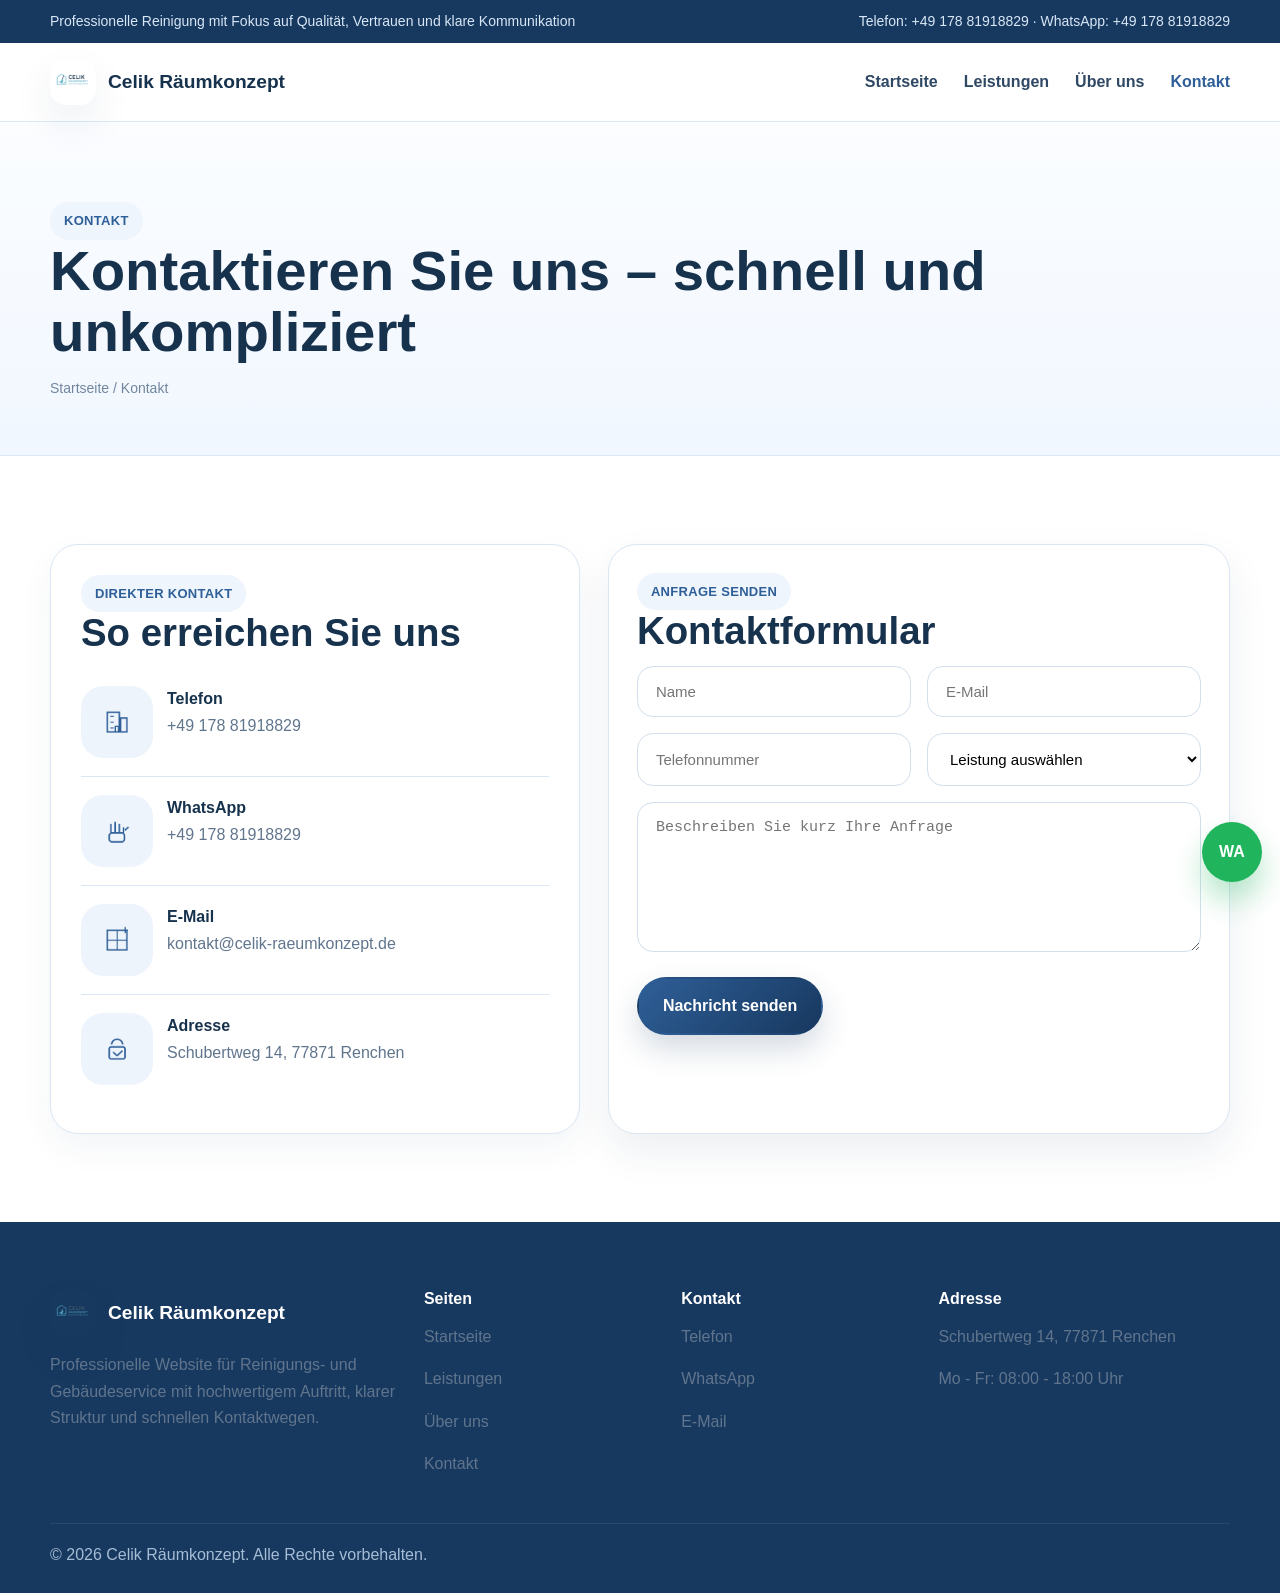
==== kontakt.html @ 7977e965 "Add files via upload" ====
<!DOCTYPE html>
<html lang="de">
<head>
  <meta charset="UTF-8">
  <meta name="viewport" content="width=device-width, initial-scale=1.0">
  <title>Celik Räumkonzept – Kontakt</title>
  <meta name="description" content="Celik Räumkonzept – professionelle Reinigungsdienstleistungen mit seriösem Auftritt und schneller Kontaktmöglichkeit.">
  <link rel="stylesheet" href="style.css">
</head>
<body>

<div class="topbar">
  <div class="container">
    <div>Professionelle Reinigung mit Fokus auf Qualität, Vertrauen und klare Kommunikation</div>
    <div>Telefon: +49 178 81918829 · WhatsApp: +49 178 81918829</div>
  </div>
</div>
<header class="navbar">
  <div class="container">
    <a class="logo" href="index.html">
      <span class="logo-badge"><img src="images/logo.png" alt="Celik Räumkonzept Logo"></span>
      <span>Celik Räumkonzept</span>
    </a>
    <nav class="nav-links">
      <a href="index.html">Startseite</a>
      <a href="leistungen.html">Leistungen</a>
      <a href="ueber-uns.html">Über uns</a>
      <a href="kontakt.html" class="active">Kontakt</a>
    </nav>
    <a class="btn btn-primary mobile-btn" href="kontakt.html" class="active">Kontakt</a>
  </div>
</header>


<section class="page-hero">
  <div class="container">
    <span class="kicker">Kontakt</span>
    <h1>Kontaktieren Sie uns – schnell und unkompliziert</h1>
    <div class="breadcrumbs">Startseite / Kontakt</div>
  </div>
</section>

<section class="section">
  <div class="container contact-grid">
    <div class="card">
      <span class="kicker">Direkter Kontakt</span>
      <h2>So erreichen Sie uns</h2>
      <div class="contact-item"><div class="icon-box" style="margin:0"><img src="images/office.png" alt="Telefon"></div><div><strong>Telefon</strong><p><a href="tel:+4917881918829">+49 178 81918829</a></p></div></div>
      <div class="contact-item"><div class="icon-box" style="margin:0"><img src="images/custom.png" alt="WhatsApp"></div><div><strong>WhatsApp</strong><p><a href="https://wa.me/4917881918829">+49 178 81918829</a></p></div></div>
      <div class="contact-item"><div class="icon-box" style="margin:0"><img src="images/window.png" alt="E-Mail"></div><div><strong>E-Mail</strong><p><a href="mailto:kontakt@celik-raeumkonzept.de">kontakt@celik-raeumkonzept.de</a></p></div></div>
      <div class="contact-item" style="border-bottom:none"><div class="icon-box" style="margin:0"><img src="images/cleaning.png" alt="Adresse"></div><div><strong>Adresse</strong><p>Schubertweg 14, 77871 Renchen</p></div></div>
    </div>
    <div class="form">
      <span class="kicker">Anfrage senden</span>
      <h2>Kontaktformular</h2>
      <div class="form-row">
        <input type="text" placeholder="Name">
        <input type="email" placeholder="E-Mail">
      </div>
      <div class="form-row" style="margin-top:16px">
        <input type="text" placeholder="Telefonnummer">
        <select>
          <option>Leistung auswählen</option>
          <option>Unterhaltsreinigung</option>
          <option>Grundreinigung</option>
          <option>Büroreinigung</option>
          <option>Treppenhausreinigung</option>
          <option>Glas- und Fensterreinigung</option>
        </select>
      </div>
      <div style="margin-top:16px"><textarea placeholder="Beschreiben Sie kurz Ihre Anfrage"></textarea></div>
      <div style="margin-top:16px"><a class="btn btn-primary" href="https://wa.me/4917881918829">Nachricht senden</a></div>
    </div>
  </div>
</section>


<footer class="footer">
  <div class="container">
    <div class="footer-grid">
      <div>
        <a class="logo" href="index.html" style="color:#fff; margin-bottom:16px; display:inline-flex">
          <span class="logo-badge"><img src="images/logo.png" alt="Celik Räumkonzept Logo"></span>
          <span>Celik Räumkonzept</span>
        </a>
        <p>Professionelle Website für Reinigungs- und Gebäudeservice mit hochwertigem Auftritt, klarer Struktur und schnellen Kontaktwegen.</p>
      </div>
      <div>
        <h4>Seiten</h4>
        <p><a href="index.html">Startseite</a></p>
        <p><a href="leistungen.html">Leistungen</a></p>
        <p><a href="ueber-uns.html">Über uns</a></p>
        <p><a href="kontakt.html">Kontakt</a></p>
      </div>
      <div>
        <h4>Kontakt</h4>
        <p><a href="tel:+4917881918829">Telefon</a></p>
        <p><a href="https://wa.me/4917881918829">WhatsApp</a></p>
        <p><a href="mailto:kontakt@celik-raeumkonzept.de">E-Mail</a></p>
      </div>
      <div>
        <h4>Adresse</h4>
        <p>Schubertweg 14, 77871 Renchen</p>
        <p>Mo - Fr: 08:00 - 18:00 Uhr</p>
      </div>
    </div>
    <div class="copy">© 2026 Celik Räumkonzept. Alle Rechte vorbehalten.</div>
  </div>
</footer>
<a class="whatsapp" href="https://wa.me/4917881918829">WA</a>

</body>
</html>
---- style.css ----
:root{
  --primary:#2f5f98;
  --primary-dark:#17385f;
  --primary-soft:#eef5fc;
  --text:#17324d;
  --muted:#60758d;
  --line:#d9e6f3;
  --bg:#f7fbff;
  --white:#ffffff;
  --shadow:0 18px 40px rgba(23,56,95,.08);
  --container:1180px;
}
*{box-sizing:border-box}
html{scroll-behavior:smooth}
body{margin:0;font-family:Arial,Helvetica,sans-serif;color:var(--text);background:#fff;line-height:1.65}
img{display:block;max-width:100%}
a{text-decoration:none;color:inherit}
.container{width:min(var(--container), calc(100% - 32px)); margin:auto}
.section{padding:88px 0}
.kicker{display:inline-block;padding:8px 14px;background:var(--primary-soft);color:var(--primary);border-radius:999px;font-size:13px;font-weight:700;text-transform:uppercase;letter-spacing:.3px}
h1,h2,h3,h4{margin:0 0 14px;line-height:1.1}
h1{font-size:clamp(2.4rem,4.4vw,5rem)}
h2{font-size:clamp(1.9rem,3vw,3.1rem)}
h3{font-size:1.34rem}
p{margin:0 0 16px;color:var(--muted)}
.btn{display:inline-flex;align-items:center;justify-content:center;gap:10px;padding:14px 24px;border-radius:999px;font-weight:700;border:2px solid transparent;transition:.22s ease}
.btn:hover{transform:translateY(-2px)}
.btn-primary{color:#fff;background:linear-gradient(135deg,var(--primary),var(--primary-dark));box-shadow:0 14px 30px rgba(23,56,95,.18)}
.btn-outline{background:#fff;color:var(--primary);border-color:var(--primary)}
.topbar{background:var(--primary-dark);color:#d8e7f6;font-size:14px}
.topbar .container{display:flex;justify-content:space-between;align-items:center;gap:12px;padding:10px 0;flex-wrap:wrap}
.navbar{position:sticky;top:0;z-index:20;background:rgba(255,255,255,.96);border-bottom:1px solid rgba(217,230,243,.9);backdrop-filter:blur(10px)}
.navbar .container{display:flex;justify-content:space-between;align-items:center;gap:20px;padding:16px 0}
.logo{display:flex;align-items:center;gap:12px;font-size:1.2rem;font-weight:800}
.logo-badge{width:46px;height:46px;border-radius:16px;overflow:hidden;box-shadow:var(--shadow)}
.logo-badge img{width:100%;height:100%;object-fit:cover}
.nav-links{display:flex;gap:26px;align-items:center;color:#2f4864;font-weight:700}
.nav-links a:hover,.nav-links a.active{color:var(--primary)}
.mobile-btn{display:none}
.hero{background:radial-gradient(circle at right top, rgba(47,95,152,.10), transparent 26%),radial-gradient(circle at left bottom, rgba(47,95,152,.08), transparent 23%),linear-gradient(180deg,#fcfdff 0%, #f0f7ff 100%);overflow:hidden}
.hero-grid{min-height:760px;display:grid;grid-template-columns:1.02fr .98fr;gap:44px;align-items:center}
.hero-box{background:#fff;border:1px solid #ebf2f9;border-radius:34px;padding:38px;box-shadow:var(--shadow)}
.hero-actions{display:flex;gap:14px;flex-wrap:wrap;margin:24px 0 28px}
.quick-contact{display:flex;gap:14px;flex-wrap:wrap}
.quick-chip{display:inline-flex;align-items:center;gap:10px;border:1px solid var(--line);border-radius:999px;padding:12px 16px;background:#fff;font-weight:700;color:var(--primary)}
.hero-points{display:grid;grid-template-columns:repeat(3,1fr);gap:12px;margin-top:24px}
.point{padding:16px;border-radius:18px;background:#f9fcff;border:1px solid var(--line)}
.point strong{display:block;color:var(--primary-dark);font-size:1.08rem}
.hero-visual{min-height:620px;position:relative;border-radius:34px;overflow:hidden;background:linear-gradient(rgba(247,251,255,.72), rgba(247,251,255,.72)),url('images/hero-bg.png') center/cover no-repeat;border:1px solid #e6eef7;box-shadow:var(--shadow)}
.hero-card{position:absolute;z-index:2;background:rgba(255,255,255,.95);border:1px solid var(--line);border-radius:22px;padding:18px 20px;box-shadow:var(--shadow);max-width:340px}
.hero-card.one{left:30px;top:100px}
.hero-card.two{right:30px;bottom:34px}
.hero-badge{position:absolute;left:32px;bottom:30px;z-index:2;background:linear-gradient(135deg,var(--primary),var(--primary-dark));color:#fff;border-radius:22px;padding:16px 18px;box-shadow:0 16px 30px rgba(23,56,95,.18)}
.section-title{max-width:720px;margin-bottom:28px}
.grid-2{display:grid;grid-template-columns:repeat(2,1fr);gap:34px;align-items:center}
.grid-3{display:grid;grid-template-columns:repeat(3,1fr);gap:24px}
.card{background:#fff;border:1px solid var(--line);border-radius:28px;padding:30px;box-shadow:0 14px 35px rgba(23,56,95,.05)}
.card.service{height:100%}
.icon-box{width:72px;height:72px;border-radius:22px;background:#edf4fb;display:grid;place-items:center;margin-bottom:20px}
.icon-box img{width:42px;height:42px;object-fit:contain}
.muted-bg{background:var(--bg)}
.stats{display:grid;grid-template-columns:repeat(4,1fr);gap:18px;margin-top:30px}
.stat{text-align:center;padding:24px;background:#fff;border:1px solid var(--line);border-radius:24px}
.stat strong{display:block;color:var(--primary-dark);font-size:1.7rem}
.checks{margin:18px 0 0;padding:0;list-style:none}
.checks li{position:relative;padding-left:30px;margin-bottom:12px;color:var(--muted)}
.checks li:before{content:"✓";position:absolute;left:0;top:0;width:20px;height:20px;border-radius:50%;display:grid;place-items:center;background:#e8f7ee;color:#17945c;font-size:12px;font-weight:800}
.page-hero{padding:80px 0 54px;background:linear-gradient(180deg,#fbfdff 0%, #f1f7ff 100%);border-bottom:1px solid var(--line)}
.breadcrumbs{font-size:14px;color:#71869d}
.contact-grid{display:grid;grid-template-columns:.92fr 1.08fr;gap:28px}
.contact-item{display:flex;gap:14px;align-items:flex-start;padding:18px 0;border-bottom:1px solid var(--line)}
.form{background:#fff;border:1px solid var(--line);border-radius:28px;padding:28px;box-shadow:var(--shadow)}
.form-row{display:grid;grid-template-columns:repeat(2,1fr);gap:16px}
input,textarea,select{width:100%;padding:16px 18px;border-radius:16px;border:1px solid #d2dfec;outline:none;font-size:15px;background:#fff}
textarea{min-height:150px;resize:vertical}
.footer{background:var(--primary-dark);color:#d7e6f5;padding:68px 0 24px}
.footer-grid{display:grid;grid-template-columns:1.2fr .8fr .8fr 1fr;gap:24px;margin-bottom:30px}
.footer h4{color:#fff;margin-bottom:16px}
.copy{padding-top:18px;border-top:1px solid rgba(255,255,255,.08);color:#a6bdd6}
.whatsapp{position:fixed;right:18px;bottom:18px;z-index:40;width:60px;height:60px;border-radius:50%;display:grid;place-items:center;background:#20b45c;color:#fff;box-shadow:0 18px 30px rgba(32,180,92,.32);font-weight:700}
.whatsapp img{width:28px;height:28px}
table{width:100%;border-collapse:collapse}
th,td{padding:14px;text-align:left;border-bottom:1px solid var(--line)}
th{background:#f7fbff}
@media (max-width:980px){
  .hero-grid,.grid-2,.grid-3,.stats,.contact-grid,.footer-grid,.form-row{grid-template-columns:1fr 1fr}
  .nav-links{display:none}
  .mobile-btn{display:inline-flex}
  .hero-visual{min-height:460px}
}
@media (max-width:700px){
  .hero-grid,.grid-2,.grid-3,.stats,.contact-grid,.footer-grid,.form-row,.hero-points{grid-template-columns:1fr}
  .section{padding:68px 0}
  .hero-grid{min-height:auto;padding:40px 0}
  .hero-box{padding:28px}
  .hero-visual{min-height:380px}
  .hero-card{position:static;margin:14px;max-width:none}
  .hero-badge{left:14px;right:14px;bottom:14px}
  .topbar .container,.navbar .container{justify-content:center}
}
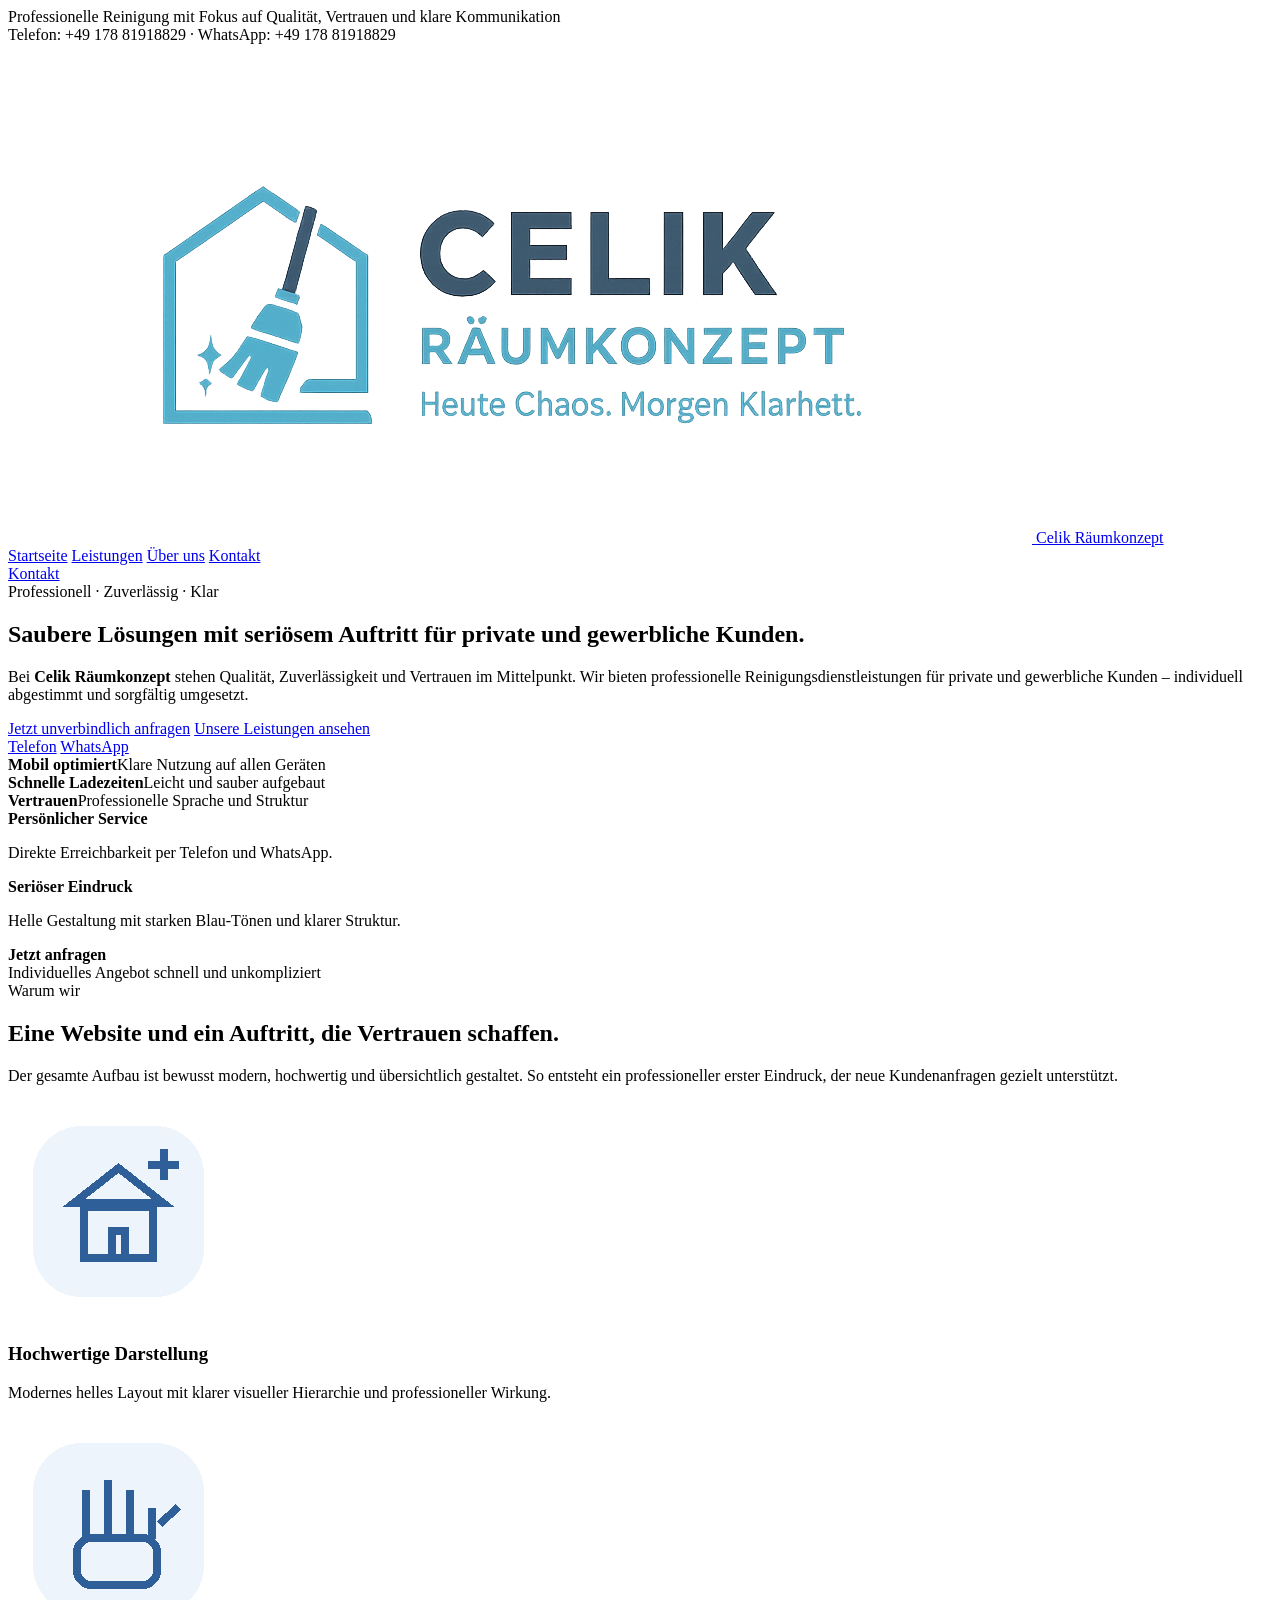
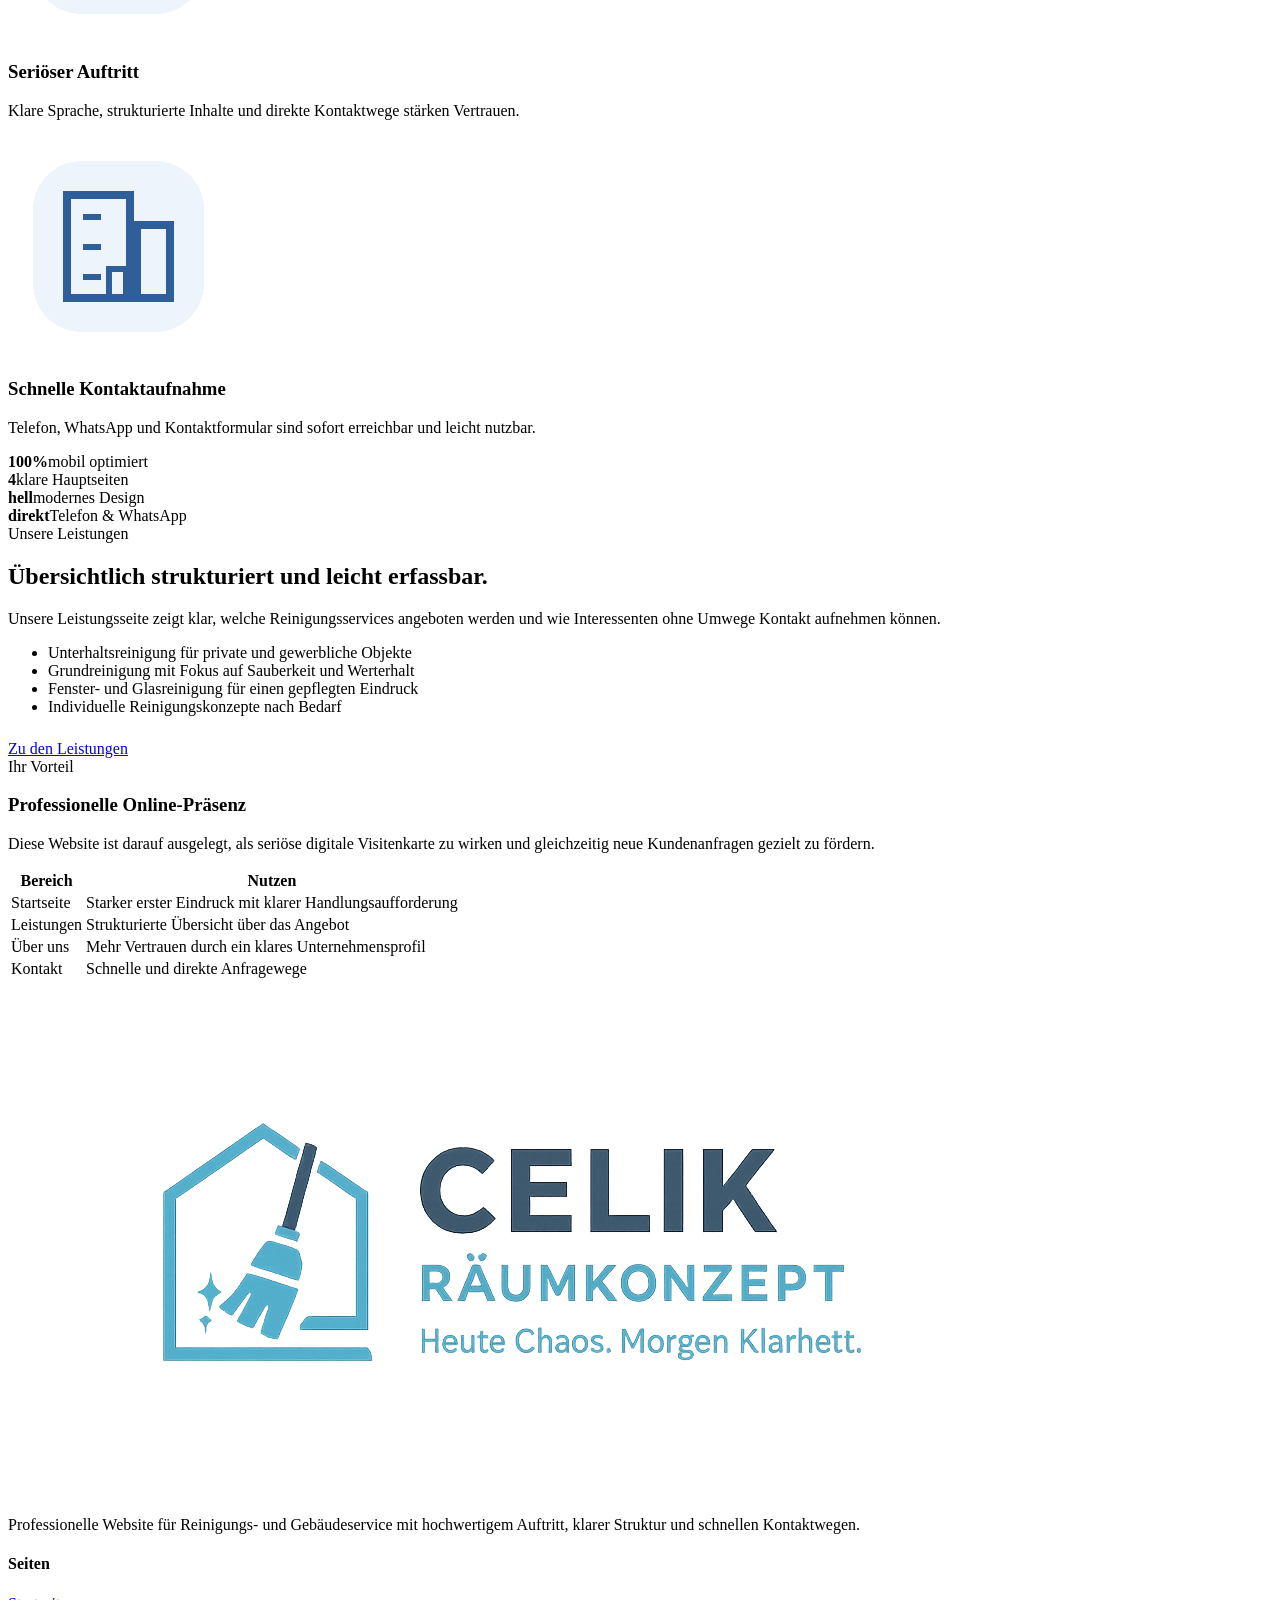
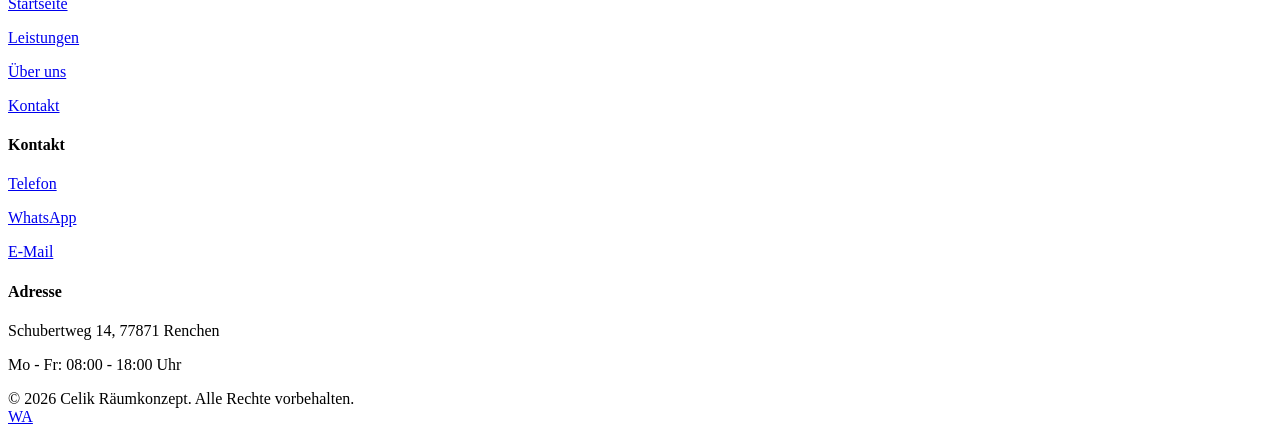
==== commit a8f064b1: "Add files via upload" ====
--- a/kontakt.html
+++ b/kontakt.html
@@ -3,7 +3,7 @@
 <head>
   <meta charset="UTF-8">
   <meta name="viewport" content="width=device-width, initial-scale=1.0">
-  <title>Celik Räumkonzept – Kontakt</title>
+  <title>Celik Räumkonzept – Startseite</title>
   <meta name="description" content="Celik Räumkonzept – professionelle Reinigungsdienstleistungen mit seriösem Auftritt und schneller Kontaktmöglichkeit.">
   <link rel="stylesheet" href="style.css">
 </head>
@@ -17,59 +17,95 @@
 </div>
 <header class="navbar">
   <div class="container">
-    <a class="logo" href="index.html">
+    <a class="logo" href="index.html" class="active">
       <span class="logo-badge"><img src="images/logo.png" alt="Celik Räumkonzept Logo"></span>
       <span>Celik Räumkonzept</span>
     </a>
     <nav class="nav-links">
-      <a href="index.html">Startseite</a>
+      <a href="index.html" class="active">Startseite</a>
       <a href="leistungen.html">Leistungen</a>
       <a href="ueber-uns.html">Über uns</a>
-      <a href="kontakt.html" class="active">Kontakt</a>
+      <a href="kontakt.html">Kontakt</a>
     </nav>
-    <a class="btn btn-primary mobile-btn" href="kontakt.html" class="active">Kontakt</a>
+    <a class="btn btn-primary mobile-btn" href="kontakt.html">Kontakt</a>
   </div>
 </header>
 
 
-<section class="page-hero">
-  <div class="container">
-    <span class="kicker">Kontakt</span>
-    <h1>Kontaktieren Sie uns – schnell und unkompliziert</h1>
-    <div class="breadcrumbs">Startseite / Kontakt</div>
+<section class="hero">
+  <div class="container hero-grid">
+    <div class="hero-box">
+      <span class="kicker">Professionell · Zuverlässig · Klar</span>
+      <h1>Saubere Lösungen mit seriösem Auftritt für private und gewerbliche Kunden.</h1>
+      <p>Bei <strong>Celik Räumkonzept</strong> stehen Qualität, Zuverlässigkeit und Vertrauen im Mittelpunkt. Wir bieten professionelle Reinigungsdienstleistungen für private und gewerbliche Kunden – individuell abgestimmt und sorgfältig umgesetzt.</p>
+      <div class="hero-actions">
+        <a class="btn btn-primary" href="kontakt.html">Jetzt unverbindlich anfragen</a>
+        <a class="btn btn-outline" href="leistungen.html">Unsere Leistungen ansehen</a>
+      </div>
+      <div class="quick-contact">
+        <a class="quick-chip" href="tel:+4917881918829">Telefon</a>
+        <a class="quick-chip" href="https://wa.me/4917881918829">WhatsApp</a>
+      </div>
+      <div class="hero-points">
+        <div class="point"><strong>Mobil optimiert</strong><span>Klare Nutzung auf allen Geräten</span></div>
+        <div class="point"><strong>Schnelle Ladezeiten</strong><span>Leicht und sauber aufgebaut</span></div>
+        <div class="point"><strong>Vertrauen</strong><span>Professionelle Sprache und Struktur</span></div>
+      </div>
+    </div>
+    <div class="hero-visual">
+      <div class="hero-card one"><strong>Persönlicher Service</strong><p>Direkte Erreichbarkeit per Telefon und WhatsApp.</p></div>
+      <div class="hero-card two"><strong>Seriöser Eindruck</strong><p>Helle Gestaltung mit starken Blau-Tönen und klarer Struktur.</p></div>
+      <div class="hero-badge"><strong>Jetzt anfragen</strong><br><span>Individuelles Angebot schnell und unkompliziert</span></div>
+    </div>
   </div>
 </section>
 
 <section class="section">
-  <div class="container contact-grid">
+  <div class="container">
+    <div class="section-title">
+      <span class="kicker">Warum wir</span>
+      <h2>Eine Website und ein Auftritt, die Vertrauen schaffen.</h2>
+      <p>Der gesamte Aufbau ist bewusst modern, hochwertig und übersichtlich gestaltet. So entsteht ein professioneller erster Eindruck, der neue Kundenanfragen gezielt unterstützt.</p>
+    </div>
+    <div class="grid-3">
+      <div class="card"><div class="icon-box"><img src="images/deep-clean.png" alt="Hochwertig"></div><h3>Hochwertige Darstellung</h3><p>Modernes helles Layout mit klarer visueller Hierarchie und professioneller Wirkung.</p></div>
+      <div class="card"><div class="icon-box"><img src="images/custom.png" alt="Seriös"></div><h3>Seriöser Auftritt</h3><p>Klare Sprache, strukturierte Inhalte und direkte Kontaktwege stärken Vertrauen.</p></div>
+      <div class="card"><div class="icon-box"><img src="images/office.png" alt="Schnell"></div><h3>Schnelle Kontaktaufnahme</h3><p>Telefon, WhatsApp und Kontaktformular sind sofort erreichbar und leicht nutzbar.</p></div>
+    </div>
+    <div class="stats">
+      <div class="stat"><strong>100%</strong><span>mobil optimiert</span></div>
+      <div class="stat"><strong>4</strong><span>klare Hauptseiten</span></div>
+      <div class="stat"><strong>hell</strong><span>modernes Design</span></div>
+      <div class="stat"><strong>direkt</strong><span>Telefon & WhatsApp</span></div>
+    </div>
+  </div>
+</section>
+
+<section class="section muted-bg">
+  <div class="container grid-2">
+    <div>
+      <span class="kicker">Unsere Leistungen</span>
+      <h2>Übersichtlich strukturiert und leicht erfassbar.</h2>
+      <p>Unsere Leistungsseite zeigt klar, welche Reinigungsservices angeboten werden und wie Interessenten ohne Umwege Kontakt aufnehmen können.</p>
+      <ul class="checks">
+        <li>Unterhaltsreinigung für private und gewerbliche Objekte</li>
+        <li>Grundreinigung mit Fokus auf Sauberkeit und Werterhalt</li>
+        <li>Fenster- und Glasreinigung für einen gepflegten Eindruck</li>
+        <li>Individuelle Reinigungskonzepte nach Bedarf</li>
+      </ul>
+      <div style="margin-top:24px"><a class="btn btn-primary" href="leistungen.html">Zu den Leistungen</a></div>
+    </div>
     <div class="card">
-      <span class="kicker">Direkter Kontakt</span>
-      <h2>So erreichen Sie uns</h2>
-      <div class="contact-item"><div class="icon-box" style="margin:0"><img src="images/office.png" alt="Telefon"></div><div><strong>Telefon</strong><p><a href="tel:+4917881918829">+49 178 81918829</a></p></div></div>
-      <div class="contact-item"><div class="icon-box" style="margin:0"><img src="images/custom.png" alt="WhatsApp"></div><div><strong>WhatsApp</strong><p><a href="https://wa.me/4917881918829">+49 178 81918829</a></p></div></div>
-      <div class="contact-item"><div class="icon-box" style="margin:0"><img src="images/window.png" alt="E-Mail"></div><div><strong>E-Mail</strong><p><a href="mailto:kontakt@celik-raeumkonzept.de">kontakt@celik-raeumkonzept.de</a></p></div></div>
-      <div class="contact-item" style="border-bottom:none"><div class="icon-box" style="margin:0"><img src="images/cleaning.png" alt="Adresse"></div><div><strong>Adresse</strong><p>Schubertweg 14, 77871 Renchen</p></div></div>
-    </div>
-    <div class="form">
-      <span class="kicker">Anfrage senden</span>
-      <h2>Kontaktformular</h2>
-      <div class="form-row">
-        <input type="text" placeholder="Name">
-        <input type="email" placeholder="E-Mail">
-      </div>
-      <div class="form-row" style="margin-top:16px">
-        <input type="text" placeholder="Telefonnummer">
-        <select>
-          <option>Leistung auswählen</option>
-          <option>Unterhaltsreinigung</option>
-          <option>Grundreinigung</option>
-          <option>Büroreinigung</option>
-          <option>Treppenhausreinigung</option>
-          <option>Glas- und Fensterreinigung</option>
-        </select>
-      </div>
-      <div style="margin-top:16px"><textarea placeholder="Beschreiben Sie kurz Ihre Anfrage"></textarea></div>
-      <div style="margin-top:16px"><a class="btn btn-primary" href="https://wa.me/4917881918829">Nachricht senden</a></div>
+      <span class="kicker">Ihr Vorteil</span>
+      <h3>Professionelle Online-Präsenz</h3>
+      <p>Diese Website ist darauf ausgelegt, als seriöse digitale Visitenkarte zu wirken und gleichzeitig neue Kundenanfragen gezielt zu fördern.</p>
+      <table>
+        <tr><th>Bereich</th><th>Nutzen</th></tr>
+        <tr><td>Startseite</td><td>Starker erster Eindruck mit klarer Handlungsaufforderung</td></tr>
+        <tr><td>Leistungen</td><td>Strukturierte Übersicht über das Angebot</td></tr>
+        <tr><td>Über uns</td><td>Mehr Vertrauen durch ein klares Unternehmensprofil</td></tr>
+        <tr><td>Kontakt</td><td>Schnelle und direkte Anfragewege</td></tr>
+      </table>
     </div>
   </div>
 </section>
--- a/style.css
+++ b/style.css
@@ -1,101 +1,158 @@
+<!DOCTYPE html>
+<html lang="de">
+<head>
+  <meta charset="UTF-8">
+  <meta name="viewport" content="width=device-width, initial-scale=1.0">
+  <title>Celik Räumkonzept – Leistungen</title>
+  <meta name="description" content="Celik Räumkonzept – professionelle Reinigungsdienstleistungen mit seriösem Auftritt und schneller Kontaktmöglichkeit.">
+  <link rel="stylesheet" href="style.css">
+</head>
+<body>
 
-:root{
-  --primary:#2f5f98;
-  --primary-dark:#17385f;
-  --primary-soft:#eef5fc;
-  --text:#17324d;
-  --muted:#60758d;
-  --line:#d9e6f3;
-  --bg:#f7fbff;
-  --white:#ffffff;
-  --shadow:0 18px 40px rgba(23,56,95,.08);
-  --container:1180px;
-}
-*{box-sizing:border-box}
-html{scroll-behavior:smooth}
-body{margin:0;font-family:Arial,Helvetica,sans-serif;color:var(--text);background:#fff;line-height:1.65}
-img{display:block;max-width:100%}
-a{text-decoration:none;color:inherit}
-.container{width:min(var(--container), calc(100% - 32px)); margin:auto}
-.section{padding:88px 0}
-.kicker{display:inline-block;padding:8px 14px;background:var(--primary-soft);color:var(--primary);border-radius:999px;font-size:13px;font-weight:700;text-transform:uppercase;letter-spacing:.3px}
-h1,h2,h3,h4{margin:0 0 14px;line-height:1.1}
-h1{font-size:clamp(2.4rem,4.4vw,5rem)}
-h2{font-size:clamp(1.9rem,3vw,3.1rem)}
-h3{font-size:1.34rem}
-p{margin:0 0 16px;color:var(--muted)}
-.btn{display:inline-flex;align-items:center;justify-content:center;gap:10px;padding:14px 24px;border-radius:999px;font-weight:700;border:2px solid transparent;transition:.22s ease}
-.btn:hover{transform:translateY(-2px)}
-.btn-primary{color:#fff;background:linear-gradient(135deg,var(--primary),var(--primary-dark));box-shadow:0 14px 30px rgba(23,56,95,.18)}
-.btn-outline{background:#fff;color:var(--primary);border-color:var(--primary)}
-.topbar{background:var(--primary-dark);color:#d8e7f6;font-size:14px}
-.topbar .container{display:flex;justify-content:space-between;align-items:center;gap:12px;padding:10px 0;flex-wrap:wrap}
-.navbar{position:sticky;top:0;z-index:20;background:rgba(255,255,255,.96);border-bottom:1px solid rgba(217,230,243,.9);backdrop-filter:blur(10px)}
-.navbar .container{display:flex;justify-content:space-between;align-items:center;gap:20px;padding:16px 0}
-.logo{display:flex;align-items:center;gap:12px;font-size:1.2rem;font-weight:800}
-.logo-badge{width:46px;height:46px;border-radius:16px;overflow:hidden;box-shadow:var(--shadow)}
-.logo-badge img{width:100%;height:100%;object-fit:cover}
-.nav-links{display:flex;gap:26px;align-items:center;color:#2f4864;font-weight:700}
-.nav-links a:hover,.nav-links a.active{color:var(--primary)}
-.mobile-btn{display:none}
-.hero{background:radial-gradient(circle at right top, rgba(47,95,152,.10), transparent 26%),radial-gradient(circle at left bottom, rgba(47,95,152,.08), transparent 23%),linear-gradient(180deg,#fcfdff 0%, #f0f7ff 100%);overflow:hidden}
-.hero-grid{min-height:760px;display:grid;grid-template-columns:1.02fr .98fr;gap:44px;align-items:center}
-.hero-box{background:#fff;border:1px solid #ebf2f9;border-radius:34px;padding:38px;box-shadow:var(--shadow)}
-.hero-actions{display:flex;gap:14px;flex-wrap:wrap;margin:24px 0 28px}
-.quick-contact{display:flex;gap:14px;flex-wrap:wrap}
-.quick-chip{display:inline-flex;align-items:center;gap:10px;border:1px solid var(--line);border-radius:999px;padding:12px 16px;background:#fff;font-weight:700;color:var(--primary)}
-.hero-points{display:grid;grid-template-columns:repeat(3,1fr);gap:12px;margin-top:24px}
-.point{padding:16px;border-radius:18px;background:#f9fcff;border:1px solid var(--line)}
-.point strong{display:block;color:var(--primary-dark);font-size:1.08rem}
-.hero-visual{min-height:620px;position:relative;border-radius:34px;overflow:hidden;background:linear-gradient(rgba(247,251,255,.72), rgba(247,251,255,.72)),url('images/hero-bg.png') center/cover no-repeat;border:1px solid #e6eef7;box-shadow:var(--shadow)}
-.hero-card{position:absolute;z-index:2;background:rgba(255,255,255,.95);border:1px solid var(--line);border-radius:22px;padding:18px 20px;box-shadow:var(--shadow);max-width:340px}
-.hero-card.one{left:30px;top:100px}
-.hero-card.two{right:30px;bottom:34px}
-.hero-badge{position:absolute;left:32px;bottom:30px;z-index:2;background:linear-gradient(135deg,var(--primary),var(--primary-dark));color:#fff;border-radius:22px;padding:16px 18px;box-shadow:0 16px 30px rgba(23,56,95,.18)}
-.section-title{max-width:720px;margin-bottom:28px}
-.grid-2{display:grid;grid-template-columns:repeat(2,1fr);gap:34px;align-items:center}
-.grid-3{display:grid;grid-template-columns:repeat(3,1fr);gap:24px}
-.card{background:#fff;border:1px solid var(--line);border-radius:28px;padding:30px;box-shadow:0 14px 35px rgba(23,56,95,.05)}
-.card.service{height:100%}
-.icon-box{width:72px;height:72px;border-radius:22px;background:#edf4fb;display:grid;place-items:center;margin-bottom:20px}
-.icon-box img{width:42px;height:42px;object-fit:contain}
-.muted-bg{background:var(--bg)}
-.stats{display:grid;grid-template-columns:repeat(4,1fr);gap:18px;margin-top:30px}
-.stat{text-align:center;padding:24px;background:#fff;border:1px solid var(--line);border-radius:24px}
-.stat strong{display:block;color:var(--primary-dark);font-size:1.7rem}
-.checks{margin:18px 0 0;padding:0;list-style:none}
-.checks li{position:relative;padding-left:30px;margin-bottom:12px;color:var(--muted)}
-.checks li:before{content:"✓";position:absolute;left:0;top:0;width:20px;height:20px;border-radius:50%;display:grid;place-items:center;background:#e8f7ee;color:#17945c;font-size:12px;font-weight:800}
-.page-hero{padding:80px 0 54px;background:linear-gradient(180deg,#fbfdff 0%, #f1f7ff 100%);border-bottom:1px solid var(--line)}
-.breadcrumbs{font-size:14px;color:#71869d}
-.contact-grid{display:grid;grid-template-columns:.92fr 1.08fr;gap:28px}
-.contact-item{display:flex;gap:14px;align-items:flex-start;padding:18px 0;border-bottom:1px solid var(--line)}
-.form{background:#fff;border:1px solid var(--line);border-radius:28px;padding:28px;box-shadow:var(--shadow)}
-.form-row{display:grid;grid-template-columns:repeat(2,1fr);gap:16px}
-input,textarea,select{width:100%;padding:16px 18px;border-radius:16px;border:1px solid #d2dfec;outline:none;font-size:15px;background:#fff}
-textarea{min-height:150px;resize:vertical}
-.footer{background:var(--primary-dark);color:#d7e6f5;padding:68px 0 24px}
-.footer-grid{display:grid;grid-template-columns:1.2fr .8fr .8fr 1fr;gap:24px;margin-bottom:30px}
-.footer h4{color:#fff;margin-bottom:16px}
-.copy{padding-top:18px;border-top:1px solid rgba(255,255,255,.08);color:#a6bdd6}
-.whatsapp{position:fixed;right:18px;bottom:18px;z-index:40;width:60px;height:60px;border-radius:50%;display:grid;place-items:center;background:#20b45c;color:#fff;box-shadow:0 18px 30px rgba(32,180,92,.32);font-weight:700}
-.whatsapp img{width:28px;height:28px}
-table{width:100%;border-collapse:collapse}
-th,td{padding:14px;text-align:left;border-bottom:1px solid var(--line)}
-th{background:#f7fbff}
-@media (max-width:980px){
-  .hero-grid,.grid-2,.grid-3,.stats,.contact-grid,.footer-grid,.form-row{grid-template-columns:1fr 1fr}
-  .nav-links{display:none}
-  .mobile-btn{display:inline-flex}
-  .hero-visual{min-height:460px}
-}
-@media (max-width:700px){
-  .hero-grid,.grid-2,.grid-3,.stats,.contact-grid,.footer-grid,.form-row,.hero-points{grid-template-columns:1fr}
-  .section{padding:68px 0}
-  .hero-grid{min-height:auto;padding:40px 0}
-  .hero-box{padding:28px}
-  .hero-visual{min-height:380px}
-  .hero-card{position:static;margin:14px;max-width:none}
-  .hero-badge{left:14px;right:14px;bottom:14px}
-  .topbar .container,.navbar .container{justify-content:center}
-}
+<div class="topbar">
+  <div class="container">
+    <div>Professionelle Reinigung mit Fokus auf Qualität, Vertrauen und klare Kommunikation</div>
+    <div>Telefon: +49 178 81918829 · WhatsApp: +49 178 81918829</div>
+  </div>
+</div>
+<header class="navbar">
+  <div class="container">
+    <a class="logo" href="index.html">
+      <span class="logo-badge"><img src="images/logo.png" alt="Celik Räumkonzept Logo"></span>
+      <span>Celik Räumkonzept</span>
+    </a>
+    <nav class="nav-links">
+      <a href="index.html">Startseite</a>
+      <a href="leistungen.html" class="active">Leistungen</a>
+      <a href="ueber-uns.html">Über uns</a>
+      <a href="kontakt.html">Kontakt</a>
+    </nav>
+    <a class="btn btn-primary mobile-btn" href="kontakt.html">Kontakt</a>
+  </div>
+</header>
+
+
+<section class="page-hero">
+  <div class="container">
+    <span class="kicker">Leistungen</span>
+    <h1>Unsere Leistungen im Überblick</h1>
+    <div class="breadcrumbs">Startseite / Leistungen</div>
+  </div>
+</section>
+
+<section class="section">
+  <div class="container">
+    <div class="section-title">
+      <span class="kicker">Reinigungsservice</span>
+      <h2>Professionelle Leistungen mit PNG-Icons.</h2>
+      <p>Die Symbole sind als PNG-Dateien eingebunden, damit du sie später leicht austauschen oder durch eigene Bilder ersetzen kannst.</p>
+    </div>
+    <div class="grid-3">
+      
+    <article class="card service">
+      <div class="icon-box"><img src="images/cleaning.png" alt="Unterhaltsreinigung"></div>
+      <h3>Unterhaltsreinigung</h3>
+      <p>Regelmäßige Reinigung für Büros, Praxen, Treppenhäuser und weitere gewerblich oder privat genutzte Flächen.</p>
+    </article>
+    
+      
+    <article class="card service">
+      <div class="icon-box"><img src="images/deep-clean.png" alt="Grundreinigung"></div>
+      <h3>Grundreinigung</h3>
+      <p>Intensive Reinigung für stark beanspruchte Bereiche mit besonderem Fokus auf Sauberkeit und Werterhalt.</p>
+    </article>
+    
+      
+    <article class="card service">
+      <div class="icon-box"><img src="images/office.png" alt="Büroreinigung"></div>
+      <h3>Büroreinigung</h3>
+      <p>Saubere Arbeitsumgebungen für einen gepflegten Eindruck bei Mitarbeitern, Kunden und Geschäftspartnern.</p>
+    </article>
+    
+      
+    <article class="card service">
+      <div class="icon-box"><img src="images/stairs.png" alt="Treppenhausreinigung"></div>
+      <h3>Treppenhausreinigung</h3>
+      <p>Zuverlässige Pflege für Wohn- und Gewerbeobjekte mit einem dauerhaft sauberen Erscheinungsbild.</p>
+    </article>
+    
+      
+    <article class="card service">
+      <div class="icon-box"><img src="images/window.png" alt="Glas- und Fensterreinigung"></div>
+      <h3>Glas- und Fensterreinigung</h3>
+      <p>Streifenfreie Reinigung von Fensterflächen und Glaselementen für mehr Helligkeit und einen starken ersten Eindruck.</p>
+    </article>
+    
+      
+    <article class="card service">
+      <div class="icon-box"><img src="images/custom.png" alt="Individuelle Reinigungskonzepte"></div>
+      <h3>Individuelle Reinigungskonzepte</h3>
+      <p>Leistungsumfang und Reinigungsintervalle werden flexibel an Objektgröße, Nutzung und Bedarf angepasst.</p>
+    </article>
+    
+    </div>
+  </div>
+</section>
+
+<section class="section muted-bg">
+  <div class="container grid-2">
+    <div class="card">
+      <span class="kicker">Worauf es ankommt</span>
+      <h2>Klar, übersichtlich und vertrauenswürdig.</h2>
+      <p>Besucher sollen schnell erfassen, was angeboten wird. Deshalb bleiben Sprache, Struktur und Gestaltung bewusst sauber, professionell und eindeutig.</p>
+      <ul class="checks">
+        <li>Gut lesbare Leistungsblöcke</li>
+        <li>Moderne PNG-Icons in jedem Service-Kärtchen</li>
+        <li>Direkte Anfrage-Möglichkeiten</li>
+        <li>Mobil besonders nutzerfreundlich</li>
+      </ul>
+    </div>
+    <div>
+      <span class="kicker">Direkt anfragen</span>
+      <h2>Sie benötigen ein individuelles Angebot?</h2>
+      <p>Nutzen Sie den schnellen Kontakt per Telefon oder WhatsApp, damit Ihre Anfrage ohne Umwege bei uns ankommt.</p>
+      <div class="quick-contact">
+        <a class="quick-chip" href="tel:+4917881918829">Jetzt anrufen</a>
+        <a class="quick-chip" href="https://wa.me/4917881918829">WhatsApp starten</a>
+      </div>
+    </div>
+  </div>
+</section>
+
+
+<footer class="footer">
+  <div class="container">
+    <div class="footer-grid">
+      <div>
+        <a class="logo" href="index.html" style="color:#fff; margin-bottom:16px; display:inline-flex">
+          <span class="logo-badge"><img src="images/logo.png" alt="Celik Räumkonzept Logo"></span>
+          <span>Celik Räumkonzept</span>
+        </a>
+        <p>Professionelle Website für Reinigungs- und Gebäudeservice mit hochwertigem Auftritt, klarer Struktur und schnellen Kontaktwegen.</p>
+      </div>
+      <div>
+        <h4>Seiten</h4>
+        <p><a href="index.html">Startseite</a></p>
+        <p><a href="leistungen.html">Leistungen</a></p>
+        <p><a href="ueber-uns.html">Über uns</a></p>
+        <p><a href="kontakt.html">Kontakt</a></p>
+      </div>
+      <div>
+        <h4>Kontakt</h4>
+        <p><a href="tel:+4917881918829">Telefon</a></p>
+        <p><a href="https://wa.me/4917881918829">WhatsApp</a></p>
+        <p><a href="mailto:kontakt@celik-raeumkonzept.de">E-Mail</a></p>
+      </div>
+      <div>
+        <h4>Adresse</h4>
+        <p>Schubertweg 14, 77871 Renchen</p>
+        <p>Mo - Fr: 08:00 - 18:00 Uhr</p>
+      </div>
+    </div>
+    <div class="copy">© 2026 Celik Räumkonzept. Alle Rechte vorbehalten.</div>
+  </div>
+</footer>
+<a class="whatsapp" href="https://wa.me/4917881918829">WA</a>
+
+</body>
+</html>
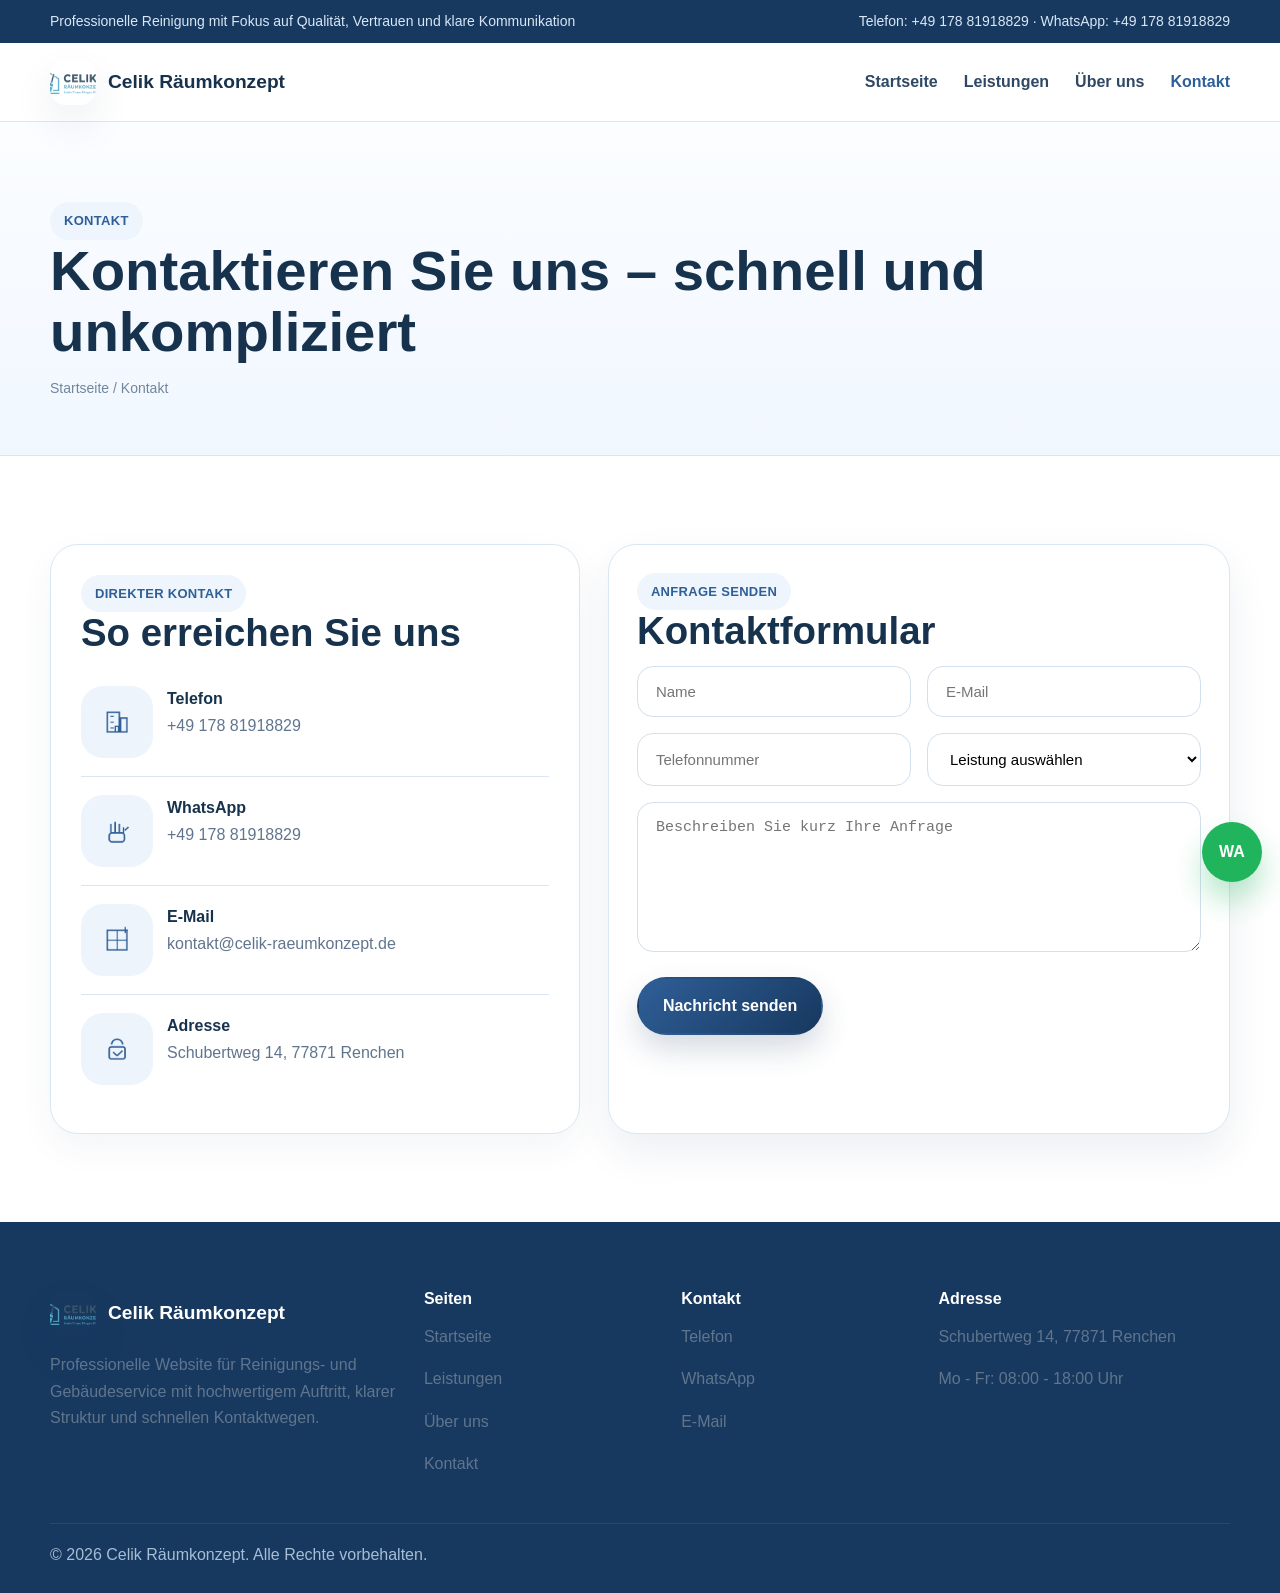
==== commit 3c1b8958: "Add files via upload" ====
--- a/kontakt.html
+++ b/kontakt.html
@@ -3,7 +3,7 @@
 <head>
   <meta charset="UTF-8">
   <meta name="viewport" content="width=device-width, initial-scale=1.0">
-  <title>Celik Räumkonzept – Startseite</title>
+  <title>Celik Räumkonzept – Kontakt</title>
   <meta name="description" content="Celik Räumkonzept – professionelle Reinigungsdienstleistungen mit seriösem Auftritt und schneller Kontaktmöglichkeit.">
   <link rel="stylesheet" href="style.css">
 </head>
@@ -17,95 +17,59 @@
 </div>
 <header class="navbar">
   <div class="container">
-    <a class="logo" href="index.html" class="active">
+    <a class="logo" href="index.html">
       <span class="logo-badge"><img src="images/logo.png" alt="Celik Räumkonzept Logo"></span>
       <span>Celik Räumkonzept</span>
     </a>
     <nav class="nav-links">
-      <a href="index.html" class="active">Startseite</a>
+      <a href="index.html">Startseite</a>
       <a href="leistungen.html">Leistungen</a>
       <a href="ueber-uns.html">Über uns</a>
-      <a href="kontakt.html">Kontakt</a>
+      <a href="kontakt.html" class="active">Kontakt</a>
     </nav>
-    <a class="btn btn-primary mobile-btn" href="kontakt.html">Kontakt</a>
+    <a class="btn btn-primary mobile-btn" href="kontakt.html" class="active">Kontakt</a>
   </div>
 </header>
 
 
-<section class="hero">
-  <div class="container hero-grid">
-    <div class="hero-box">
-      <span class="kicker">Professionell · Zuverlässig · Klar</span>
-      <h1>Saubere Lösungen mit seriösem Auftritt für private und gewerbliche Kunden.</h1>
-      <p>Bei <strong>Celik Räumkonzept</strong> stehen Qualität, Zuverlässigkeit und Vertrauen im Mittelpunkt. Wir bieten professionelle Reinigungsdienstleistungen für private und gewerbliche Kunden – individuell abgestimmt und sorgfältig umgesetzt.</p>
-      <div class="hero-actions">
-        <a class="btn btn-primary" href="kontakt.html">Jetzt unverbindlich anfragen</a>
-        <a class="btn btn-outline" href="leistungen.html">Unsere Leistungen ansehen</a>
-      </div>
-      <div class="quick-contact">
-        <a class="quick-chip" href="tel:+4917881918829">Telefon</a>
-        <a class="quick-chip" href="https://wa.me/4917881918829">WhatsApp</a>
-      </div>
-      <div class="hero-points">
-        <div class="point"><strong>Mobil optimiert</strong><span>Klare Nutzung auf allen Geräten</span></div>
-        <div class="point"><strong>Schnelle Ladezeiten</strong><span>Leicht und sauber aufgebaut</span></div>
-        <div class="point"><strong>Vertrauen</strong><span>Professionelle Sprache und Struktur</span></div>
-      </div>
-    </div>
-    <div class="hero-visual">
-      <div class="hero-card one"><strong>Persönlicher Service</strong><p>Direkte Erreichbarkeit per Telefon und WhatsApp.</p></div>
-      <div class="hero-card two"><strong>Seriöser Eindruck</strong><p>Helle Gestaltung mit starken Blau-Tönen und klarer Struktur.</p></div>
-      <div class="hero-badge"><strong>Jetzt anfragen</strong><br><span>Individuelles Angebot schnell und unkompliziert</span></div>
-    </div>
+<section class="page-hero">
+  <div class="container">
+    <span class="kicker">Kontakt</span>
+    <h1>Kontaktieren Sie uns – schnell und unkompliziert</h1>
+    <div class="breadcrumbs">Startseite / Kontakt</div>
   </div>
 </section>
 
 <section class="section">
-  <div class="container">
-    <div class="section-title">
-      <span class="kicker">Warum wir</span>
-      <h2>Eine Website und ein Auftritt, die Vertrauen schaffen.</h2>
-      <p>Der gesamte Aufbau ist bewusst modern, hochwertig und übersichtlich gestaltet. So entsteht ein professioneller erster Eindruck, der neue Kundenanfragen gezielt unterstützt.</p>
+  <div class="container contact-grid">
+    <div class="card">
+      <span class="kicker">Direkter Kontakt</span>
+      <h2>So erreichen Sie uns</h2>
+      <div class="contact-item"><div class="icon-box" style="margin:0"><img src="images/office.png" alt="Telefon"></div><div><strong>Telefon</strong><p><a href="tel:+4917881918829">+49 178 81918829</a></p></div></div>
+      <div class="contact-item"><div class="icon-box" style="margin:0"><img src="images/custom.png" alt="WhatsApp"></div><div><strong>WhatsApp</strong><p><a href="https://wa.me/4917881918829">+49 178 81918829</a></p></div></div>
+      <div class="contact-item"><div class="icon-box" style="margin:0"><img src="images/window.png" alt="E-Mail"></div><div><strong>E-Mail</strong><p><a href="mailto:kontakt@celik-raeumkonzept.de">kontakt@celik-raeumkonzept.de</a></p></div></div>
+      <div class="contact-item" style="border-bottom:none"><div class="icon-box" style="margin:0"><img src="images/cleaning.png" alt="Adresse"></div><div><strong>Adresse</strong><p>Schubertweg 14, 77871 Renchen</p></div></div>
     </div>
-    <div class="grid-3">
-      <div class="card"><div class="icon-box"><img src="images/deep-clean.png" alt="Hochwertig"></div><h3>Hochwertige Darstellung</h3><p>Modernes helles Layout mit klarer visueller Hierarchie und professioneller Wirkung.</p></div>
-      <div class="card"><div class="icon-box"><img src="images/custom.png" alt="Seriös"></div><h3>Seriöser Auftritt</h3><p>Klare Sprache, strukturierte Inhalte und direkte Kontaktwege stärken Vertrauen.</p></div>
-      <div class="card"><div class="icon-box"><img src="images/office.png" alt="Schnell"></div><h3>Schnelle Kontaktaufnahme</h3><p>Telefon, WhatsApp und Kontaktformular sind sofort erreichbar und leicht nutzbar.</p></div>
-    </div>
-    <div class="stats">
-      <div class="stat"><strong>100%</strong><span>mobil optimiert</span></div>
-      <div class="stat"><strong>4</strong><span>klare Hauptseiten</span></div>
-      <div class="stat"><strong>hell</strong><span>modernes Design</span></div>
-      <div class="stat"><strong>direkt</strong><span>Telefon & WhatsApp</span></div>
-    </div>
-  </div>
-</section>
-
-<section class="section muted-bg">
-  <div class="container grid-2">
-    <div>
-      <span class="kicker">Unsere Leistungen</span>
-      <h2>Übersichtlich strukturiert und leicht erfassbar.</h2>
-      <p>Unsere Leistungsseite zeigt klar, welche Reinigungsservices angeboten werden und wie Interessenten ohne Umwege Kontakt aufnehmen können.</p>
-      <ul class="checks">
-        <li>Unterhaltsreinigung für private und gewerbliche Objekte</li>
-        <li>Grundreinigung mit Fokus auf Sauberkeit und Werterhalt</li>
-        <li>Fenster- und Glasreinigung für einen gepflegten Eindruck</li>
-        <li>Individuelle Reinigungskonzepte nach Bedarf</li>
-      </ul>
-      <div style="margin-top:24px"><a class="btn btn-primary" href="leistungen.html">Zu den Leistungen</a></div>
-    </div>
-    <div class="card">
-      <span class="kicker">Ihr Vorteil</span>
-      <h3>Professionelle Online-Präsenz</h3>
-      <p>Diese Website ist darauf ausgelegt, als seriöse digitale Visitenkarte zu wirken und gleichzeitig neue Kundenanfragen gezielt zu fördern.</p>
-      <table>
-        <tr><th>Bereich</th><th>Nutzen</th></tr>
-        <tr><td>Startseite</td><td>Starker erster Eindruck mit klarer Handlungsaufforderung</td></tr>
-        <tr><td>Leistungen</td><td>Strukturierte Übersicht über das Angebot</td></tr>
-        <tr><td>Über uns</td><td>Mehr Vertrauen durch ein klares Unternehmensprofil</td></tr>
-        <tr><td>Kontakt</td><td>Schnelle und direkte Anfragewege</td></tr>
-      </table>
+    <div class="form">
+      <span class="kicker">Anfrage senden</span>
+      <h2>Kontaktformular</h2>
+      <div class="form-row">
+        <input type="text" placeholder="Name">
+        <input type="email" placeholder="E-Mail">
+      </div>
+      <div class="form-row" style="margin-top:16px">
+        <input type="text" placeholder="Telefonnummer">
+        <select>
+          <option>Leistung auswählen</option>
+          <option>Unterhaltsreinigung</option>
+          <option>Grundreinigung</option>
+          <option>Büroreinigung</option>
+          <option>Treppenhausreinigung</option>
+          <option>Glas- und Fensterreinigung</option>
+        </select>
+      </div>
+      <div style="margin-top:16px"><textarea placeholder="Beschreiben Sie kurz Ihre Anfrage"></textarea></div>
+      <div style="margin-top:16px"><a class="btn btn-primary" href="https://wa.me/4917881918829">Nachricht senden</a></div>
     </div>
   </div>
 </section>
--- a/style.css
+++ b/style.css
@@ -1,158 +1,109 @@
-<!DOCTYPE html>
-<html lang="de">
-<head>
-  <meta charset="UTF-8">
-  <meta name="viewport" content="width=device-width, initial-scale=1.0">
-  <title>Celik Räumkonzept – Leistungen</title>
-  <meta name="description" content="Celik Räumkonzept – professionelle Reinigungsdienstleistungen mit seriösem Auftritt und schneller Kontaktmöglichkeit.">
-  <link rel="stylesheet" href="style.css">
-</head>
-<body>
 
-<div class="topbar">
-  <div class="container">
-    <div>Professionelle Reinigung mit Fokus auf Qualität, Vertrauen und klare Kommunikation</div>
-    <div>Telefon: +49 178 81918829 · WhatsApp: +49 178 81918829</div>
-  </div>
-</div>
-<header class="navbar">
-  <div class="container">
-    <a class="logo" href="index.html">
-      <span class="logo-badge"><img src="images/logo.png" alt="Celik Räumkonzept Logo"></span>
-      <span>Celik Räumkonzept</span>
-    </a>
-    <nav class="nav-links">
-      <a href="index.html">Startseite</a>
-      <a href="leistungen.html" class="active">Leistungen</a>
-      <a href="ueber-uns.html">Über uns</a>
-      <a href="kontakt.html">Kontakt</a>
-    </nav>
-    <a class="btn btn-primary mobile-btn" href="kontakt.html">Kontakt</a>
-  </div>
-</header>
+:root{
+  --primary:#2f5f98;
+  --primary-dark:#17385f;
+  --primary-soft:#eef5fc;
+  --text:#17324d;
+  --muted:#60758d;
+  --line:#d9e6f3;
+  --bg:#f7fbff;
+  --white:#ffffff;
+  --shadow:0 18px 40px rgba(23,56,95,.08);
+  --container:1180px;
+}
+*{box-sizing:border-box}
+html{scroll-behavior:smooth}
+body{margin:0;font-family:Arial,Helvetica,sans-serif;color:var(--text);background:#fff;line-height:1.65}
+img{display:block;max-width:100%}
+a{text-decoration:none;color:inherit}
+.container{width:min(var(--container), calc(100% - 32px)); margin:auto}
+.section{padding:88px 0}
+.kicker{display:inline-block;padding:8px 14px;background:var(--primary-soft);color:var(--primary);border-radius:999px;font-size:13px;font-weight:700;text-transform:uppercase;letter-spacing:.3px}
+h1,h2,h3,h4{margin:0 0 14px;line-height:1.1}
+h1{font-size:clamp(2.4rem,4.4vw,5rem)}
+h2{font-size:clamp(1.9rem,3vw,3.1rem)}
+h3{font-size:1.34rem}
+p{margin:0 0 16px;color:var(--muted)}
+.btn{display:inline-flex;align-items:center;justify-content:center;gap:10px;padding:14px 24px;border-radius:999px;font-weight:700;border:2px solid transparent;transition:.22s ease}
+.btn:hover{transform:translateY(-2px)}
+.btn-primary{color:#fff;background:linear-gradient(135deg,var(--primary),var(--primary-dark));box-shadow:0 14px 30px rgba(23,56,95,.18)}
+.btn-outline{background:#fff;color:var(--primary);border-color:var(--primary)}
+.topbar{background:var(--primary-dark);color:#d8e7f6;font-size:14px}
+.topbar .container{display:flex;justify-content:space-between;align-items:center;gap:12px;padding:10px 0;flex-wrap:wrap}
+.navbar{position:sticky;top:0;z-index:20;background:rgba(255,255,255,.96);border-bottom:1px solid rgba(217,230,243,.9);backdrop-filter:blur(10px)}
+.navbar .container{display:flex;justify-content:space-between;align-items:center;gap:20px;padding:16px 0}
+.logo{display:flex;align-items:center;gap:12px;font-size:1.2rem;font-weight:800}
+.logo-badge{width:46px;height:46px;border-radius:16px;overflow:hidden;box-shadow:var(--shadow)}
+.logo-badge img{width:100%;height:100%;object-fit:cover}
+.nav-links{display:flex;gap:26px;align-items:center;color:#2f4864;font-weight:700}
+.nav-links a:hover,.nav-links a.active{color:var(--primary)}
+.mobile-btn{display:none}
+.hero{
+  min-height:100vh;
+  display:flex;
+  align-items:center;
+  background:
+    linear-gradient(rgba(247,251,255,.78), rgba(247,251,255,.78)),
+    url('images/hero-bg.png') center right/cover no-repeat;
+  overflow:hidden
+}
+.hero-grid{min-height:100vh;display:grid;grid-template-columns:1fr;gap:44px;align-items:center}
+.hero-box{max-width:680px;background:rgba(255,255,255,.88);backdrop-filter:blur(6px);border:1px solid #ebf2f9;border-radius:34px;padding:38px;box-shadow:var(--shadow)}
+.hero-actions{display:flex;gap:14px;flex-wrap:wrap;margin:24px 0 28px}
+.quick-contact{display:flex;gap:14px;flex-wrap:wrap}
+.quick-chip{display:inline-flex;align-items:center;gap:10px;border:1px solid var(--line);border-radius:999px;padding:12px 16px;background:#fff;font-weight:700;color:var(--primary)}
+.hero-points{display:grid;grid-template-columns:repeat(3,1fr);gap:12px;margin-top:24px}
+.point{padding:16px;border-radius:18px;background:#f9fcff;border:1px solid var(--line)}
+.point strong{display:block;color:var(--primary-dark);font-size:1.08rem}
 
 
-<section class="page-hero">
-  <div class="container">
-    <span class="kicker">Leistungen</span>
-    <h1>Unsere Leistungen im Überblick</h1>
-    <div class="breadcrumbs">Startseite / Leistungen</div>
-  </div>
-</section>
-
-<section class="section">
-  <div class="container">
-    <div class="section-title">
-      <span class="kicker">Reinigungsservice</span>
-      <h2>Professionelle Leistungen mit PNG-Icons.</h2>
-      <p>Die Symbole sind als PNG-Dateien eingebunden, damit du sie später leicht austauschen oder durch eigene Bilder ersetzen kannst.</p>
-    </div>
-    <div class="grid-3">
-      
-    <article class="card service">
-      <div class="icon-box"><img src="images/cleaning.png" alt="Unterhaltsreinigung"></div>
-      <h3>Unterhaltsreinigung</h3>
-      <p>Regelmäßige Reinigung für Büros, Praxen, Treppenhäuser und weitere gewerblich oder privat genutzte Flächen.</p>
-    </article>
-    
-      
-    <article class="card service">
-      <div class="icon-box"><img src="images/deep-clean.png" alt="Grundreinigung"></div>
-      <h3>Grundreinigung</h3>
-      <p>Intensive Reinigung für stark beanspruchte Bereiche mit besonderem Fokus auf Sauberkeit und Werterhalt.</p>
-    </article>
-    
-      
-    <article class="card service">
-      <div class="icon-box"><img src="images/office.png" alt="Büroreinigung"></div>
-      <h3>Büroreinigung</h3>
-      <p>Saubere Arbeitsumgebungen für einen gepflegten Eindruck bei Mitarbeitern, Kunden und Geschäftspartnern.</p>
-    </article>
-    
-      
-    <article class="card service">
-      <div class="icon-box"><img src="images/stairs.png" alt="Treppenhausreinigung"></div>
-      <h3>Treppenhausreinigung</h3>
-      <p>Zuverlässige Pflege für Wohn- und Gewerbeobjekte mit einem dauerhaft sauberen Erscheinungsbild.</p>
-    </article>
-    
-      
-    <article class="card service">
-      <div class="icon-box"><img src="images/window.png" alt="Glas- und Fensterreinigung"></div>
-      <h3>Glas- und Fensterreinigung</h3>
-      <p>Streifenfreie Reinigung von Fensterflächen und Glaselementen für mehr Helligkeit und einen starken ersten Eindruck.</p>
-    </article>
-    
-      
-    <article class="card service">
-      <div class="icon-box"><img src="images/custom.png" alt="Individuelle Reinigungskonzepte"></div>
-      <h3>Individuelle Reinigungskonzepte</h3>
-      <p>Leistungsumfang und Reinigungsintervalle werden flexibel an Objektgröße, Nutzung und Bedarf angepasst.</p>
-    </article>
-    
-    </div>
-  </div>
-</section>
-
-<section class="section muted-bg">
-  <div class="container grid-2">
-    <div class="card">
-      <span class="kicker">Worauf es ankommt</span>
-      <h2>Klar, übersichtlich und vertrauenswürdig.</h2>
-      <p>Besucher sollen schnell erfassen, was angeboten wird. Deshalb bleiben Sprache, Struktur und Gestaltung bewusst sauber, professionell und eindeutig.</p>
-      <ul class="checks">
-        <li>Gut lesbare Leistungsblöcke</li>
-        <li>Moderne PNG-Icons in jedem Service-Kärtchen</li>
-        <li>Direkte Anfrage-Möglichkeiten</li>
-        <li>Mobil besonders nutzerfreundlich</li>
-      </ul>
-    </div>
-    <div>
-      <span class="kicker">Direkt anfragen</span>
-      <h2>Sie benötigen ein individuelles Angebot?</h2>
-      <p>Nutzen Sie den schnellen Kontakt per Telefon oder WhatsApp, damit Ihre Anfrage ohne Umwege bei uns ankommt.</p>
-      <div class="quick-contact">
-        <a class="quick-chip" href="tel:+4917881918829">Jetzt anrufen</a>
-        <a class="quick-chip" href="https://wa.me/4917881918829">WhatsApp starten</a>
-      </div>
-    </div>
-  </div>
-</section>
 
 
-<footer class="footer">
-  <div class="container">
-    <div class="footer-grid">
-      <div>
-        <a class="logo" href="index.html" style="color:#fff; margin-bottom:16px; display:inline-flex">
-          <span class="logo-badge"><img src="images/logo.png" alt="Celik Räumkonzept Logo"></span>
-          <span>Celik Räumkonzept</span>
-        </a>
-        <p>Professionelle Website für Reinigungs- und Gebäudeservice mit hochwertigem Auftritt, klarer Struktur und schnellen Kontaktwegen.</p>
-      </div>
-      <div>
-        <h4>Seiten</h4>
-        <p><a href="index.html">Startseite</a></p>
-        <p><a href="leistungen.html">Leistungen</a></p>
-        <p><a href="ueber-uns.html">Über uns</a></p>
-        <p><a href="kontakt.html">Kontakt</a></p>
-      </div>
-      <div>
-        <h4>Kontakt</h4>
-        <p><a href="tel:+4917881918829">Telefon</a></p>
-        <p><a href="https://wa.me/4917881918829">WhatsApp</a></p>
-        <p><a href="mailto:kontakt@celik-raeumkonzept.de">E-Mail</a></p>
-      </div>
-      <div>
-        <h4>Adresse</h4>
-        <p>Schubertweg 14, 77871 Renchen</p>
-        <p>Mo - Fr: 08:00 - 18:00 Uhr</p>
-      </div>
-    </div>
-    <div class="copy">© 2026 Celik Räumkonzept. Alle Rechte vorbehalten.</div>
-  </div>
-</footer>
-<a class="whatsapp" href="https://wa.me/4917881918829">WA</a>
 
-</body>
-</html>+.section-title{max-width:720px;margin-bottom:28px}
+.grid-2{display:grid;grid-template-columns:repeat(2,1fr);gap:34px;align-items:center}
+.grid-3{display:grid;grid-template-columns:repeat(3,1fr);gap:24px}
+.card{background:#fff;border:1px solid var(--line);border-radius:28px;padding:30px;box-shadow:0 14px 35px rgba(23,56,95,.05)}
+.card.service{height:100%}
+.icon-box{width:72px;height:72px;border-radius:22px;background:#edf4fb;display:grid;place-items:center;margin-bottom:20px}
+.icon-box img{width:42px;height:42px;object-fit:contain}
+.muted-bg{background:var(--bg)}
+.stats{display:grid;grid-template-columns:repeat(4,1fr);gap:18px;margin-top:30px}
+.stat{text-align:center;padding:24px;background:#fff;border:1px solid var(--line);border-radius:24px}
+.stat strong{display:block;color:var(--primary-dark);font-size:1.7rem}
+.checks{margin:18px 0 0;padding:0;list-style:none}
+.checks li{position:relative;padding-left:30px;margin-bottom:12px;color:var(--muted)}
+.checks li:before{content:"✓";position:absolute;left:0;top:0;width:20px;height:20px;border-radius:50%;display:grid;place-items:center;background:#e8f7ee;color:#17945c;font-size:12px;font-weight:800}
+.page-hero{padding:80px 0 54px;background:linear-gradient(180deg,#fbfdff 0%, #f1f7ff 100%);border-bottom:1px solid var(--line)}
+.breadcrumbs{font-size:14px;color:#71869d}
+.contact-grid{display:grid;grid-template-columns:.92fr 1.08fr;gap:28px}
+.contact-item{display:flex;gap:14px;align-items:flex-start;padding:18px 0;border-bottom:1px solid var(--line)}
+.form{background:#fff;border:1px solid var(--line);border-radius:28px;padding:28px;box-shadow:var(--shadow)}
+.form-row{display:grid;grid-template-columns:repeat(2,1fr);gap:16px}
+input,textarea,select{width:100%;padding:16px 18px;border-radius:16px;border:1px solid #d2dfec;outline:none;font-size:15px;background:#fff}
+textarea{min-height:150px;resize:vertical}
+.footer{background:var(--primary-dark);color:#d7e6f5;padding:68px 0 24px}
+.footer-grid{display:grid;grid-template-columns:1.2fr .8fr .8fr 1fr;gap:24px;margin-bottom:30px}
+.footer h4{color:#fff;margin-bottom:16px}
+.copy{padding-top:18px;border-top:1px solid rgba(255,255,255,.08);color:#a6bdd6}
+.whatsapp{position:fixed;right:18px;bottom:18px;z-index:40;width:60px;height:60px;border-radius:50%;display:grid;place-items:center;background:#20b45c;color:#fff;box-shadow:0 18px 30px rgba(32,180,92,.32);font-weight:700}
+.whatsapp img{width:28px;height:28px}
+table{width:100%;border-collapse:collapse}
+th,td{padding:14px;text-align:left;border-bottom:1px solid var(--line)}
+th{background:#f7fbff}
+@media (max-width:980px){
+  .hero-grid,.grid-2,.grid-3,.stats,.contact-grid,.footer-grid,.form-row{grid-template-columns:1fr 1fr}
+  .nav-links{display:none}
+  .mobile-btn{display:inline-flex}
+  
+}
+@media (max-width:700px){
+  .hero-grid,.grid-2,.grid-3,.stats,.contact-grid,.footer-grid,.form-row,.hero-points{grid-template-columns:1fr}
+  .section{padding:68px 0}
+  .hero-grid{min-height:auto;padding:40px 0}
+  .hero-box{padding:28px}
+  
+  
+  
+  .topbar .container,.navbar .container{justify-content:center}
+}
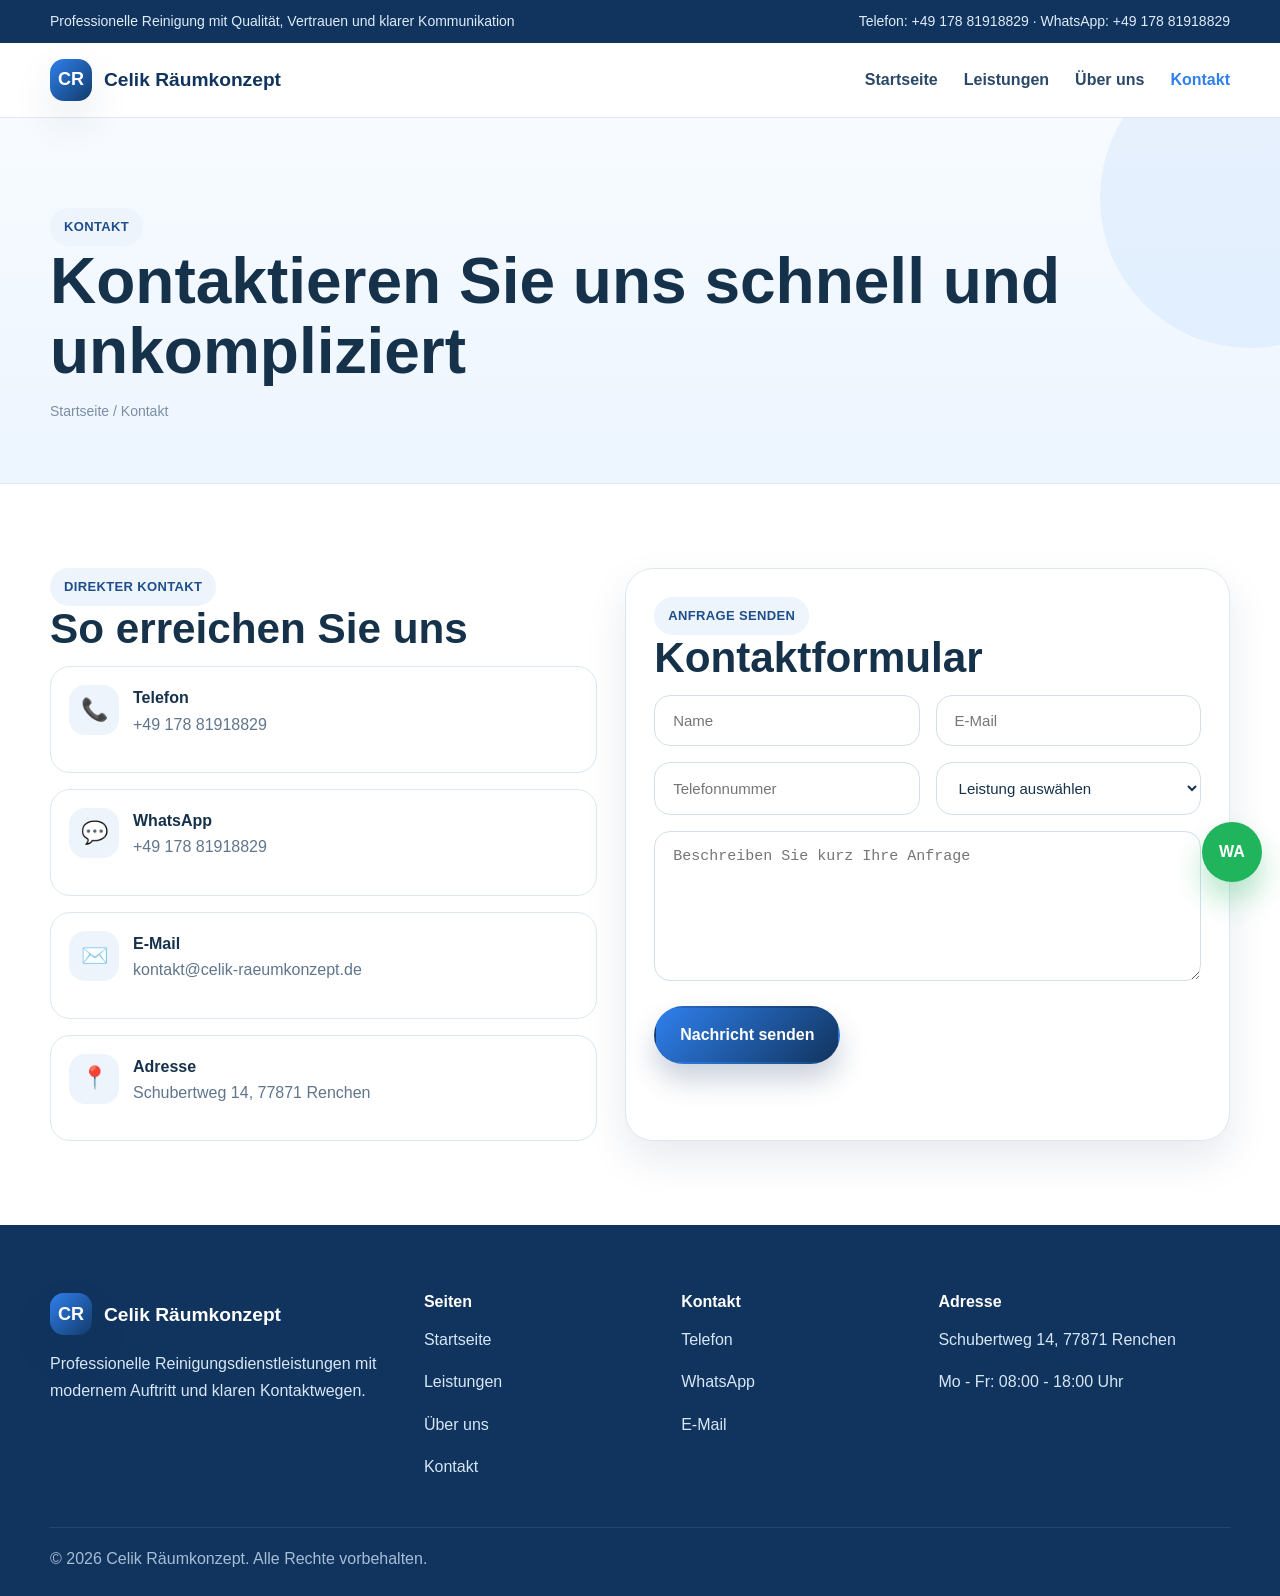
==== commit 0fe8f089: "Add files via upload" ====
--- a/kontakt.html
+++ b/kontakt.html
@@ -4,110 +4,84 @@
   <meta charset="UTF-8">
   <meta name="viewport" content="width=device-width, initial-scale=1.0">
   <title>Celik Räumkonzept – Kontakt</title>
-  <meta name="description" content="Celik Räumkonzept – professionelle Reinigungsdienstleistungen mit seriösem Auftritt und schneller Kontaktmöglichkeit.">
+  <meta name="description" content="Kontaktieren Sie Celik Räumkonzept schnell und unkompliziert per Telefon, WhatsApp oder E-Mail.">
   <link rel="stylesheet" href="style.css">
 </head>
 <body>
-
-<div class="topbar">
-  <div class="container">
-    <div>Professionelle Reinigung mit Fokus auf Qualität, Vertrauen und klare Kommunikation</div>
-    <div>Telefon: +49 178 81918829 · WhatsApp: +49 178 81918829</div>
-  </div>
-</div>
-<header class="navbar">
-  <div class="container">
-    <a class="logo" href="index.html">
-      <span class="logo-badge"><img src="images/logo.png" alt="Celik Räumkonzept Logo"></span>
-      <span>Celik Räumkonzept</span>
-    </a>
-    <nav class="nav-links">
-      <a href="index.html">Startseite</a>
-      <a href="leistungen.html">Leistungen</a>
-      <a href="ueber-uns.html">Über uns</a>
-      <a href="kontakt.html" class="active">Kontakt</a>
-    </nav>
-    <a class="btn btn-primary mobile-btn" href="kontakt.html" class="active">Kontakt</a>
-  </div>
-</header>
-
-
-<section class="page-hero">
-  <div class="container">
-    <span class="kicker">Kontakt</span>
-    <h1>Kontaktieren Sie uns – schnell und unkompliziert</h1>
-    <div class="breadcrumbs">Startseite / Kontakt</div>
-  </div>
-</section>
-
-<section class="section">
-  <div class="container contact-grid">
-    <div class="card">
-      <span class="kicker">Direkter Kontakt</span>
-      <h2>So erreichen Sie uns</h2>
-      <div class="contact-item"><div class="icon-box" style="margin:0"><img src="images/office.png" alt="Telefon"></div><div><strong>Telefon</strong><p><a href="tel:+4917881918829">+49 178 81918829</a></p></div></div>
-      <div class="contact-item"><div class="icon-box" style="margin:0"><img src="images/custom.png" alt="WhatsApp"></div><div><strong>WhatsApp</strong><p><a href="https://wa.me/4917881918829">+49 178 81918829</a></p></div></div>
-      <div class="contact-item"><div class="icon-box" style="margin:0"><img src="images/window.png" alt="E-Mail"></div><div><strong>E-Mail</strong><p><a href="mailto:kontakt@celik-raeumkonzept.de">kontakt@celik-raeumkonzept.de</a></p></div></div>
-      <div class="contact-item" style="border-bottom:none"><div class="icon-box" style="margin:0"><img src="images/cleaning.png" alt="Adresse"></div><div><strong>Adresse</strong><p>Schubertweg 14, 77871 Renchen</p></div></div>
-    </div>
-    <div class="form">
-      <span class="kicker">Anfrage senden</span>
-      <h2>Kontaktformular</h2>
-      <div class="form-row">
-        <input type="text" placeholder="Name">
-        <input type="email" placeholder="E-Mail">
-      </div>
-      <div class="form-row" style="margin-top:16px">
-        <input type="text" placeholder="Telefonnummer">
-        <select>
-          <option>Leistung auswählen</option>
-          <option>Unterhaltsreinigung</option>
-          <option>Grundreinigung</option>
-          <option>Büroreinigung</option>
-          <option>Treppenhausreinigung</option>
-          <option>Glas- und Fensterreinigung</option>
-        </select>
-      </div>
-      <div style="margin-top:16px"><textarea placeholder="Beschreiben Sie kurz Ihre Anfrage"></textarea></div>
-      <div style="margin-top:16px"><a class="btn btn-primary" href="https://wa.me/4917881918829">Nachricht senden</a></div>
+  <div class="topbar">
+    <div class="container">
+      <div>Professionelle Reinigung mit Qualität, Vertrauen und klarer Kommunikation</div>
+      <div>Telefon: +49 178 81918829 · WhatsApp: +49 178 81918829</div>
     </div>
   </div>
-</section>
+  <header class="navbar">
+    <div class="container">
+      <a class="logo" href="index.html"><span class="logo-mark">CR</span><span>Celik Räumkonzept</span></a>
+      <nav class="nav-links">
+        <a href="index.html">Startseite</a>
+        <a href="leistungen.html">Leistungen</a>
+        <a href="ueber-uns.html">Über uns</a>
+        <a href="kontakt.html" class="active">Kontakt</a>
+      </nav>
+      <a class="btn btn-primary mobile-btn" href="kontakt.html">Kontakt</a>
+    </div>
+  </header>
 
+  <section class="page-hero">
+    <div class="container">
+      <span class="kicker">Kontakt</span>
+      <h1>Kontaktieren Sie uns schnell und unkompliziert</h1>
+      <div class="breadcrumbs">Startseite / Kontakt</div>
+    </div>
+  </section>
 
-<footer class="footer">
-  <div class="container">
-    <div class="footer-grid">
+  <section class="section">
+    <div class="container contact-grid">
       <div>
-        <a class="logo" href="index.html" style="color:#fff; margin-bottom:16px; display:inline-flex">
-          <span class="logo-badge"><img src="images/logo.png" alt="Celik Räumkonzept Logo"></span>
-          <span>Celik Räumkonzept</span>
-        </a>
-        <p>Professionelle Website für Reinigungs- und Gebäudeservice mit hochwertigem Auftritt, klarer Struktur und schnellen Kontaktwegen.</p>
+        <span class="kicker">Direkter Kontakt</span>
+        <h2>So erreichen Sie uns</h2>
+        <div class="contact-list">
+          <div class="contact-item"><div class="contact-icon">📞</div><div><strong>Telefon</strong><p><a href="tel:+4917881918829">+49 178 81918829</a></p></div></div>
+          <div class="contact-item"><div class="contact-icon">💬</div><div><strong>WhatsApp</strong><p><a href="https://wa.me/4917881918829">+49 178 81918829</a></p></div></div>
+          <div class="contact-item"><div class="contact-icon">✉️</div><div><strong>E-Mail</strong><p><a href="mailto:kontakt@celik-raeumkonzept.de">kontakt@celik-raeumkonzept.de</a></p></div></div>
+          <div class="contact-item"><div class="contact-icon">📍</div><div><strong>Adresse</strong><p>Schubertweg 14, 77871 Renchen</p></div></div>
+        </div>
       </div>
-      <div>
-        <h4>Seiten</h4>
-        <p><a href="index.html">Startseite</a></p>
-        <p><a href="leistungen.html">Leistungen</a></p>
-        <p><a href="ueber-uns.html">Über uns</a></p>
-        <p><a href="kontakt.html">Kontakt</a></p>
-      </div>
-      <div>
-        <h4>Kontakt</h4>
-        <p><a href="tel:+4917881918829">Telefon</a></p>
-        <p><a href="https://wa.me/4917881918829">WhatsApp</a></p>
-        <p><a href="mailto:kontakt@celik-raeumkonzept.de">E-Mail</a></p>
-      </div>
-      <div>
-        <h4>Adresse</h4>
-        <p>Schubertweg 14, 77871 Renchen</p>
-        <p>Mo - Fr: 08:00 - 18:00 Uhr</p>
+      <div class="form">
+        <span class="kicker">Anfrage senden</span>
+        <h2>Kontaktformular</h2>
+        <div class="form-row">
+          <input type="text" placeholder="Name">
+          <input type="email" placeholder="E-Mail">
+        </div>
+        <div class="form-row" style="margin-top:16px">
+          <input type="text" placeholder="Telefonnummer">
+          <select>
+            <option>Leistung auswählen</option>
+            <option>Unterhaltsreinigung</option>
+            <option>Grundreinigung</option>
+            <option>Büroreinigung</option>
+            <option>Treppenhausreinigung</option>
+            <option>Fenster- und Glasreinigung</option>
+          </select>
+        </div>
+        <div style="margin-top:16px"><textarea placeholder="Beschreiben Sie kurz Ihre Anfrage"></textarea></div>
+        <div style="margin-top:16px"><a class="btn btn-primary" href="https://wa.me/4917881918829">Nachricht senden</a></div>
       </div>
     </div>
-    <div class="copy">© 2026 Celik Räumkonzept. Alle Rechte vorbehalten.</div>
-  </div>
-</footer>
-<a class="whatsapp" href="https://wa.me/4917881918829">WA</a>
+  </section>
 
+  <footer class="footer">
+    <div class="container">
+      <div class="footer-grid">
+        <div><a class="logo" href="index.html" style="color:#fff;margin-bottom:16px;display:inline-flex"><span class="logo-mark">CR</span><span>Celik Räumkonzept</span></a><p>Professionelle Reinigungsdienstleistungen mit modernem Auftritt und klaren Kontaktwegen.</p></div>
+        <div><h4>Seiten</h4><p><a href="index.html">Startseite</a></p><p><a href="leistungen.html">Leistungen</a></p><p><a href="ueber-uns.html">Über uns</a></p><p><a href="kontakt.html">Kontakt</a></p></div>
+        <div><h4>Kontakt</h4><p><a href="tel:+4917881918829">Telefon</a></p><p><a href="https://wa.me/4917881918829">WhatsApp</a></p><p><a href="mailto:kontakt@celik-raeumkonzept.de">E-Mail</a></p></div>
+        <div><h4>Adresse</h4><p>Schubertweg 14, 77871 Renchen</p><p>Mo - Fr: 08:00 - 18:00 Uhr</p></div>
+      </div>
+      <div class="copy">© 2026 Celik Räumkonzept. Alle Rechte vorbehalten.</div>
+    </div>
+  </footer>
+  <a class="whatsapp" href="https://wa.me/4917881918829">WA</a>
 </body>
-</html>+</html>
--- a/style.css
+++ b/style.css
@@ -1,109 +1,132 @@
-
 :root{
-  --primary:#2f5f98;
-  --primary-dark:#17385f;
-  --primary-soft:#eef5fc;
-  --text:#17324d;
+  --primary:#1f4e8c;
+  --primary-dark:#11345e;
+  --primary-soft:#eef4fb;
+  --accent:#2f80ed;
+  --text:#16324b;
   --muted:#60758d;
-  --line:#d9e6f3;
+  --line:#dce7f2;
   --bg:#f7fbff;
   --white:#ffffff;
-  --shadow:0 18px 40px rgba(23,56,95,.08);
+  --shadow:0 18px 40px rgba(17,52,94,.10);
+  --radius:24px;
   --container:1180px;
 }
 *{box-sizing:border-box}
 html{scroll-behavior:smooth}
 body{margin:0;font-family:Arial,Helvetica,sans-serif;color:var(--text);background:#fff;line-height:1.65}
-img{display:block;max-width:100%}
 a{text-decoration:none;color:inherit}
-.container{width:min(var(--container), calc(100% - 32px)); margin:auto}
-.section{padding:88px 0}
-.kicker{display:inline-block;padding:8px 14px;background:var(--primary-soft);color:var(--primary);border-radius:999px;font-size:13px;font-weight:700;text-transform:uppercase;letter-spacing:.3px}
+img{max-width:100%;display:block}
+.container{width:min(var(--container),calc(100% - 32px));margin:auto}
+.section{padding:84px 0}
+.section-sm{padding:64px 0}
+.kicker{display:inline-flex;align-items:center;gap:8px;padding:8px 14px;border-radius:999px;background:var(--primary-soft);color:var(--primary);font-size:13px;font-weight:700;text-transform:uppercase;letter-spacing:.35px}
 h1,h2,h3,h4{margin:0 0 14px;line-height:1.1}
-h1{font-size:clamp(2.4rem,4.4vw,5rem)}
-h2{font-size:clamp(1.9rem,3vw,3.1rem)}
-h3{font-size:1.34rem}
+h1{font-size:clamp(2.7rem,5vw,5.3rem)}
+h2{font-size:clamp(2rem,3.3vw,3.3rem)}
+h3{font-size:1.3rem}
 p{margin:0 0 16px;color:var(--muted)}
 .btn{display:inline-flex;align-items:center;justify-content:center;gap:10px;padding:14px 24px;border-radius:999px;font-weight:700;border:2px solid transparent;transition:.22s ease}
 .btn:hover{transform:translateY(-2px)}
-.btn-primary{color:#fff;background:linear-gradient(135deg,var(--primary),var(--primary-dark));box-shadow:0 14px 30px rgba(23,56,95,.18)}
-.btn-outline{background:#fff;color:var(--primary);border-color:var(--primary)}
-.topbar{background:var(--primary-dark);color:#d8e7f6;font-size:14px}
-.topbar .container{display:flex;justify-content:space-between;align-items:center;gap:12px;padding:10px 0;flex-wrap:wrap}
-.navbar{position:sticky;top:0;z-index:20;background:rgba(255,255,255,.96);border-bottom:1px solid rgba(217,230,243,.9);backdrop-filter:blur(10px)}
-.navbar .container{display:flex;justify-content:space-between;align-items:center;gap:20px;padding:16px 0}
-.logo{display:flex;align-items:center;gap:12px;font-size:1.2rem;font-weight:800}
-.logo-badge{width:46px;height:46px;border-radius:16px;overflow:hidden;box-shadow:var(--shadow)}
-.logo-badge img{width:100%;height:100%;object-fit:cover}
-.nav-links{display:flex;gap:26px;align-items:center;color:#2f4864;font-weight:700}
-.nav-links a:hover,.nav-links a.active{color:var(--primary)}
+.btn-primary{color:#fff;background:linear-gradient(135deg,var(--accent),var(--primary-dark));box-shadow:0 16px 28px rgba(17,52,94,.22)}
+.btn-secondary{background:#fff;color:var(--primary);border-color:#cfe0f3}
+.topbar{background:var(--primary-dark);color:#deebf8;font-size:14px}
+.topbar .container{display:flex;justify-content:space-between;gap:14px;flex-wrap:wrap;padding:10px 0}
+.navbar{position:sticky;top:0;z-index:40;background:rgba(255,255,255,.94);backdrop-filter:blur(12px);border-bottom:1px solid rgba(220,231,242,.92)}
+.navbar .container{display:flex;align-items:center;justify-content:space-between;gap:20px;padding:16px 0}
+.logo{font-weight:800;font-size:1.2rem;color:var(--primary-dark);display:flex;align-items:center;gap:12px}
+.logo-mark{width:42px;height:42px;border-radius:14px;background:linear-gradient(135deg,#2f80ed,#123b6b);display:grid;place-items:center;color:#fff;font-size:18px;box-shadow:var(--shadow)}
+.nav-links{display:flex;align-items:center;gap:26px;font-weight:700;color:#2a4867}
+.nav-links a.active,.nav-links a:hover{color:var(--accent)}
 .mobile-btn{display:none}
-.hero{
-  min-height:100vh;
-  display:flex;
-  align-items:center;
-  background:
-    linear-gradient(rgba(247,251,255,.78), rgba(247,251,255,.78)),
-    url('images/hero-bg.png') center right/cover no-repeat;
-  overflow:hidden
-}
-.hero-grid{min-height:100vh;display:grid;grid-template-columns:1fr;gap:44px;align-items:center}
-.hero-box{max-width:680px;background:rgba(255,255,255,.88);backdrop-filter:blur(6px);border:1px solid #ebf2f9;border-radius:34px;padding:38px;box-shadow:var(--shadow)}
-.hero-actions{display:flex;gap:14px;flex-wrap:wrap;margin:24px 0 28px}
-.quick-contact{display:flex;gap:14px;flex-wrap:wrap}
-.quick-chip{display:inline-flex;align-items:center;gap:10px;border:1px solid var(--line);border-radius:999px;padding:12px 16px;background:#fff;font-weight:700;color:var(--primary)}
-.hero-points{display:grid;grid-template-columns:repeat(3,1fr);gap:12px;margin-top:24px}
-.point{padding:16px;border-radius:18px;background:#f9fcff;border:1px solid var(--line)}
-.point strong{display:block;color:var(--primary-dark);font-size:1.08rem}
-
-
-
-
-
+.hero-clean{position:relative;overflow:hidden;background:linear-gradient(90deg,#f4f9ff 0%,#ecf4ff 48%,#d9e8fb 100%)}
+.hero-clean:before{content:"";position:absolute;left:-8%;right:-8%;bottom:-120px;height:220px;background:#fff;border-radius:55% 45% 0 0/100% 100% 0 0}
+.hero-grid{position:relative;z-index:1;display:grid;grid-template-columns:1.08fr .92fr;gap:36px;align-items:center;min-height:760px;padding:56px 0 130px}
+.hero-copy h1{max-width:640px}
+.hero-copy p{max-width:600px;font-size:1.05rem}
+.hero-actions{display:flex;gap:14px;flex-wrap:wrap;margin:28px 0}
+.hero-badges{display:flex;gap:12px;flex-wrap:wrap}
+.badge-pill{padding:12px 16px;border:1px solid #d6e4f3;background:rgba(255,255,255,.85);border-radius:999px;font-weight:700;color:var(--primary)}
+.hero-visual{position:relative;min-height:560px}
+.visual-card{position:absolute;border-radius:28px;background:rgba(255,255,255,.92);box-shadow:var(--shadow);border:1px solid #e7eff8}
+.visual-main{inset:34px 0 0 70px;overflow:hidden;background:linear-gradient(135deg,#1d4f90 0%,#235da6 42%,#80b2ef 100%);color:#fff;padding:32px 30px}
+.visual-main h3{font-size:2rem;margin-bottom:10px}
+.visual-main p{color:#dbe8f8;max-width:270px}
+.visual-main .mini-buttons{display:flex;gap:10px;flex-wrap:wrap;margin-top:20px}
+.visual-main .mini-buttons span{display:inline-flex;padding:10px 14px;border-radius:999px;background:rgba(255,255,255,.14);border:1px solid rgba(255,255,255,.18);font-weight:700}
+.cleaner-figure{position:absolute;right:18px;bottom:0;width:270px;height:420px}
+.cleaner-figure .circle{position:absolute;inset:20px 0 auto auto;width:240px;height:240px;background:rgba(255,255,255,.16);border-radius:50%}
+.cleaner-figure .body{position:absolute;right:44px;bottom:0;width:150px;height:290px;border-radius:90px 90px 18px 18px;background:#ffcf45}
+.cleaner-figure .apron{position:absolute;right:78px;bottom:110px;width:86px;height:120px;border-radius:18px;background:#fff}
+.cleaner-figure .head{position:absolute;right:92px;bottom:270px;width:70px;height:70px;border-radius:50%;background:#f2c29a}
+.cleaner-figure .arm{position:absolute;background:#f2c29a;border-radius:40px}
+.cleaner-figure .arm.left{right:132px;bottom:190px;width:96px;height:24px;transform:rotate(-18deg)}
+.cleaner-figure .arm.right{right:26px;bottom:178px;width:90px;height:24px;transform:rotate(26deg)}
+.cleaner-figure .glove{position:absolute;right:4px;bottom:202px;width:34px;height:34px;border-radius:12px;background:#ffe15c;transform:rotate(18deg)}
+.visual-float{left:0;top:120px;width:150px;padding:18px}
+.visual-float strong{display:block;color:var(--primary-dark);font-size:1.7rem}
+.visual-phone{right:24px;top:24px;width:130px;padding:12px;background:#fff}
+.phone-screen{border-radius:20px;border:1px solid #e0eaf5;padding:14px;background:#f8fbff}
+.phone-screen .line{height:10px;border-radius:999px;background:#d9e8f7;margin-bottom:9px}
+.phone-screen .line.short{width:64%}
+.phone-screen .cta{margin-top:10px;height:34px;border-radius:12px;background:linear-gradient(135deg,#2f80ed,#133c6d)}
+.wave-dots{position:absolute;left:-20px;top:30px;width:140px;height:140px;background:radial-gradient(circle at 10px 10px,rgba(47,128,237,.18) 3px,transparent 4px);background-size:22px 22px;opacity:.75}
+.grid-3{display:grid;grid-template-columns:repeat(3,1fr);gap:24px}
+.grid-2{display:grid;grid-template-columns:repeat(2,1fr);gap:30px;align-items:center}
+.card{background:#fff;border:1px solid var(--line);border-radius:var(--radius);padding:30px;box-shadow:0 12px 30px rgba(17,52,94,.05)}
+.feature-card{position:relative;overflow:hidden}
+.feature-card:after{content:"";position:absolute;right:-30px;bottom:-30px;width:120px;height:120px;border-radius:50%;background:var(--primary-soft)}
+.icon-circle{position:relative;z-index:1;width:64px;height:64px;border-radius:20px;background:linear-gradient(135deg,#edf5ff,#dceafd);display:grid;place-items:center;color:var(--primary);font-size:28px;margin-bottom:18px}
 .section-title{max-width:720px;margin-bottom:28px}
-.grid-2{display:grid;grid-template-columns:repeat(2,1fr);gap:34px;align-items:center}
-.grid-3{display:grid;grid-template-columns:repeat(3,1fr);gap:24px}
-.card{background:#fff;border:1px solid var(--line);border-radius:28px;padding:30px;box-shadow:0 14px 35px rgba(23,56,95,.05)}
-.card.service{height:100%}
-.icon-box{width:72px;height:72px;border-radius:22px;background:#edf4fb;display:grid;place-items:center;margin-bottom:20px}
-.icon-box img{width:42px;height:42px;object-fit:contain}
-.muted-bg{background:var(--bg)}
-.stats{display:grid;grid-template-columns:repeat(4,1fr);gap:18px;margin-top:30px}
-.stat{text-align:center;padding:24px;background:#fff;border:1px solid var(--line);border-radius:24px}
-.stat strong{display:block;color:var(--primary-dark);font-size:1.7rem}
-.checks{margin:18px 0 0;padding:0;list-style:none}
+.stats{display:grid;grid-template-columns:repeat(4,1fr);gap:18px;margin-top:28px}
+.stat{padding:22px;border-radius:22px;background:#fff;border:1px solid var(--line);text-align:center}
+.stat strong{display:block;font-size:1.8rem;color:var(--primary-dark)}
+.checks{list-style:none;padding:0;margin:18px 0 0}
 .checks li{position:relative;padding-left:30px;margin-bottom:12px;color:var(--muted)}
-.checks li:before{content:"✓";position:absolute;left:0;top:0;width:20px;height:20px;border-radius:50%;display:grid;place-items:center;background:#e8f7ee;color:#17945c;font-size:12px;font-weight:800}
-.page-hero{padding:80px 0 54px;background:linear-gradient(180deg,#fbfdff 0%, #f1f7ff 100%);border-bottom:1px solid var(--line)}
-.breadcrumbs{font-size:14px;color:#71869d}
-.contact-grid{display:grid;grid-template-columns:.92fr 1.08fr;gap:28px}
-.contact-item{display:flex;gap:14px;align-items:flex-start;padding:18px 0;border-bottom:1px solid var(--line)}
+.checks li:before{content:"✓";position:absolute;left:0;top:0;width:20px;height:20px;border-radius:50%;display:grid;place-items:center;background:#eaf7ef;color:#15935a;font-size:12px;font-weight:800}
+.page-hero{padding:90px 0 60px;background:linear-gradient(180deg,#f7fbff 0%,#edf5ff 100%);border-bottom:1px solid var(--line);position:relative;overflow:hidden}
+.page-hero:after{content:"";position:absolute;right:-120px;top:-70px;width:300px;height:300px;border-radius:50%;background:rgba(47,128,237,.08)}
+.breadcrumbs{font-size:14px;color:#7a8ea4}
+.service-card ul{padding-left:18px;color:var(--muted);margin:0}
+.service-card li{margin-bottom:8px}
+.info-split{background:var(--bg)}
+.about-panel{background:linear-gradient(135deg,var(--primary-dark),var(--primary));border-radius:30px;padding:36px;color:#fff;box-shadow:var(--shadow)}
+.about-panel p{color:#dce9f8}
+.quote-box{padding:24px;border-radius:22px;background:#fff;border:1px solid var(--line)}
+.contact-grid{display:grid;grid-template-columns:.95fr 1.05fr;gap:28px}
+.contact-list{display:grid;gap:16px}
+.contact-item{display:flex;gap:14px;align-items:flex-start;padding:18px;border-radius:20px;background:#fff;border:1px solid var(--line)}
+.contact-icon{width:50px;height:50px;border-radius:16px;background:var(--primary-soft);display:grid;place-items:center;color:var(--primary);font-size:22px;flex:none}
 .form{background:#fff;border:1px solid var(--line);border-radius:28px;padding:28px;box-shadow:var(--shadow)}
 .form-row{display:grid;grid-template-columns:repeat(2,1fr);gap:16px}
-input,textarea,select{width:100%;padding:16px 18px;border-radius:16px;border:1px solid #d2dfec;outline:none;font-size:15px;background:#fff}
+input,textarea,select{width:100%;padding:16px 18px;border-radius:16px;border:1px solid #d2dfec;outline:none;font-size:15px;background:#fff;color:var(--text)}
 textarea{min-height:150px;resize:vertical}
-.footer{background:var(--primary-dark);color:#d7e6f5;padding:68px 0 24px}
+input:focus,textarea:focus,select:focus{border-color:#80ade2;box-shadow:0 0 0 4px rgba(47,128,237,.08)}
+.cta-banner{position:relative;background:url('sauber.png') center/cover no-repeat;min-height:380px;display:flex;align-items:center;border-radius:36px;overflow:hidden}
+.cta-banner:before{content:"";position:absolute;inset:0;background:linear-gradient(90deg,rgba(17,52,94,.84),rgba(17,52,94,.55))}
+.cta-content{position:relative;z-index:1;max-width:640px;padding:42px}
+.cta-content h2,.cta-content p{color:#fff}
+.cta-content p{color:#dce8f6}
+.footer{background:var(--primary-dark);color:#d7e6f5;padding:68px 0 24px;margin-top:0}
 .footer-grid{display:grid;grid-template-columns:1.2fr .8fr .8fr 1fr;gap:24px;margin-bottom:30px}
 .footer h4{color:#fff;margin-bottom:16px}
+.footer p,.footer a{color:#d7e6f5}
 .copy{padding-top:18px;border-top:1px solid rgba(255,255,255,.08);color:#a6bdd6}
 .whatsapp{position:fixed;right:18px;bottom:18px;z-index:40;width:60px;height:60px;border-radius:50%;display:grid;place-items:center;background:#20b45c;color:#fff;box-shadow:0 18px 30px rgba(32,180,92,.32);font-weight:700}
-.whatsapp img{width:28px;height:28px}
-table{width:100%;border-collapse:collapse}
-th,td{padding:14px;text-align:left;border-bottom:1px solid var(--line)}
-th{background:#f7fbff}
-@media (max-width:980px){
+@media (max-width:1040px){
   .hero-grid,.grid-2,.grid-3,.stats,.contact-grid,.footer-grid,.form-row{grid-template-columns:1fr 1fr}
+  .hero-visual{min-height:470px}
   .nav-links{display:none}
   .mobile-btn{display:inline-flex}
-  
 }
-@media (max-width:700px){
-  .hero-grid,.grid-2,.grid-3,.stats,.contact-grid,.footer-grid,.form-row,.hero-points{grid-template-columns:1fr}
+@media (max-width:760px){
+  .hero-grid,.grid-2,.grid-3,.stats,.contact-grid,.footer-grid,.form-row{grid-template-columns:1fr}
   .section{padding:68px 0}
-  .hero-grid{min-height:auto;padding:40px 0}
-  .hero-box{padding:28px}
-  
-  
-  
   .topbar .container,.navbar .container{justify-content:center}
+  .hero-grid{min-height:auto;padding:34px 0 110px}
+  .hero-clean:before{bottom:-92px;height:170px}
+  .visual-main{inset:22px 0 0 0}
+  .visual-float,.visual-phone{display:none}
+  .cleaner-figure{right:8px;transform:scale(.88);transform-origin:bottom right}
+  .cta-content{padding:30px}
 }
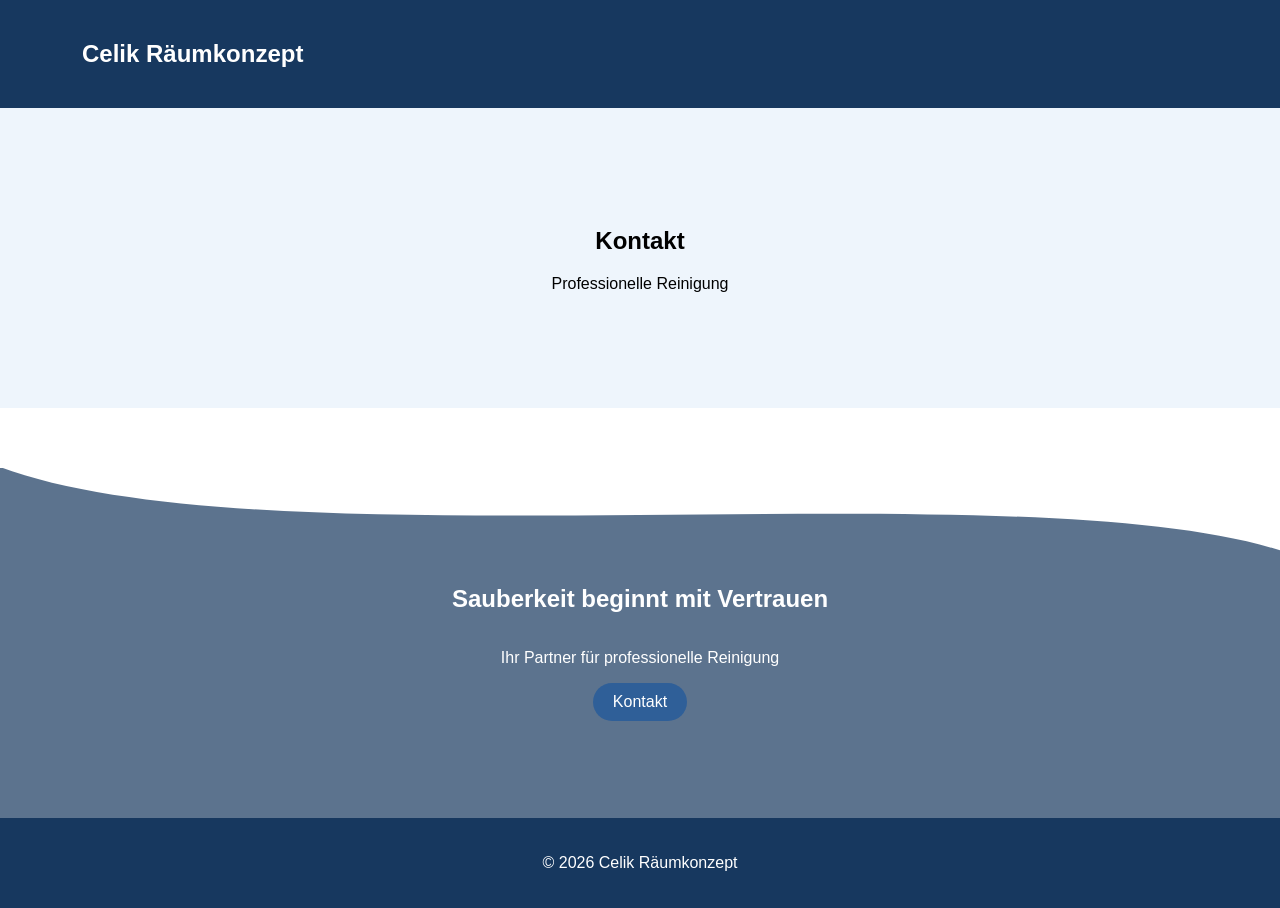
==== commit 843804af: "Add files via upload" ====
--- a/kontakt.html
+++ b/kontakt.html
@@ -1,87 +1,44 @@
 <!DOCTYPE html>
 <html lang="de">
 <head>
-  <meta charset="UTF-8">
-  <meta name="viewport" content="width=device-width, initial-scale=1.0">
-  <title>Celik Räumkonzept – Kontakt</title>
-  <meta name="description" content="Kontaktieren Sie Celik Räumkonzept schnell und unkompliziert per Telefon, WhatsApp oder E-Mail.">
-  <link rel="stylesheet" href="style.css">
+<meta charset="UTF-8">
+<meta name="viewport" content="width=device-width, initial-scale=1.0">
+<title>Celik Räumkonzept</title>
+<link rel="stylesheet" href="style.css">
 </head>
 <body>
-  <div class="topbar">
-    <div class="container">
-      <div>Professionelle Reinigung mit Qualität, Vertrauen und klarer Kommunikation</div>
-      <div>Telefon: +49 178 81918829 · WhatsApp: +49 178 81918829</div>
-    </div>
+
+<header class="navbar">
+  <div class="container">
+    <h2>Celik Räumkonzept</h2>
   </div>
-  <header class="navbar">
-    <div class="container">
-      <a class="logo" href="index.html"><span class="logo-mark">CR</span><span>Celik Räumkonzept</span></a>
-      <nav class="nav-links">
-        <a href="index.html">Startseite</a>
-        <a href="leistungen.html">Leistungen</a>
-        <a href="ueber-uns.html">Über uns</a>
-        <a href="kontakt.html" class="active">Kontakt</a>
-      </nav>
-      <a class="btn btn-primary mobile-btn" href="kontakt.html">Kontakt</a>
-    </div>
-  </header>
+</header>
 
-  <section class="page-hero">
-    <div class="container">
-      <span class="kicker">Kontakt</span>
-      <h1>Kontaktieren Sie uns schnell und unkompliziert</h1>
-      <div class="breadcrumbs">Startseite / Kontakt</div>
-    </div>
-  </section>
+<section class="hero">
+  <div class="container">
+    <h1>Kontakt</h1>
+    <p>Professionelle Reinigung</p>
+  </div>
+</section>
 
-  <section class="section">
-    <div class="container contact-grid">
-      <div>
-        <span class="kicker">Direkter Kontakt</span>
-        <h2>So erreichen Sie uns</h2>
-        <div class="contact-list">
-          <div class="contact-item"><div class="contact-icon">📞</div><div><strong>Telefon</strong><p><a href="tel:+4917881918829">+49 178 81918829</a></p></div></div>
-          <div class="contact-item"><div class="contact-icon">💬</div><div><strong>WhatsApp</strong><p><a href="https://wa.me/4917881918829">+49 178 81918829</a></p></div></div>
-          <div class="contact-item"><div class="contact-icon">✉️</div><div><strong>E-Mail</strong><p><a href="mailto:kontakt@celik-raeumkonzept.de">kontakt@celik-raeumkonzept.de</a></p></div></div>
-          <div class="contact-item"><div class="contact-icon">📍</div><div><strong>Adresse</strong><p>Schubertweg 14, 77871 Renchen</p></div></div>
-        </div>
-      </div>
-      <div class="form">
-        <span class="kicker">Anfrage senden</span>
-        <h2>Kontaktformular</h2>
-        <div class="form-row">
-          <input type="text" placeholder="Name">
-          <input type="email" placeholder="E-Mail">
-        </div>
-        <div class="form-row" style="margin-top:16px">
-          <input type="text" placeholder="Telefonnummer">
-          <select>
-            <option>Leistung auswählen</option>
-            <option>Unterhaltsreinigung</option>
-            <option>Grundreinigung</option>
-            <option>Büroreinigung</option>
-            <option>Treppenhausreinigung</option>
-            <option>Fenster- und Glasreinigung</option>
-          </select>
-        </div>
-        <div style="margin-top:16px"><textarea placeholder="Beschreiben Sie kurz Ihre Anfrage"></textarea></div>
-        <div style="margin-top:16px"><a class="btn btn-primary" href="https://wa.me/4917881918829">Nachricht senden</a></div>
-      </div>
-    </div>
-  </section>
 
-  <footer class="footer">
-    <div class="container">
-      <div class="footer-grid">
-        <div><a class="logo" href="index.html" style="color:#fff;margin-bottom:16px;display:inline-flex"><span class="logo-mark">CR</span><span>Celik Räumkonzept</span></a><p>Professionelle Reinigungsdienstleistungen mit modernem Auftritt und klaren Kontaktwegen.</p></div>
-        <div><h4>Seiten</h4><p><a href="index.html">Startseite</a></p><p><a href="leistungen.html">Leistungen</a></p><p><a href="ueber-uns.html">Über uns</a></p><p><a href="kontakt.html">Kontakt</a></p></div>
-        <div><h4>Kontakt</h4><p><a href="tel:+4917881918829">Telefon</a></p><p><a href="https://wa.me/4917881918829">WhatsApp</a></p><p><a href="mailto:kontakt@celik-raeumkonzept.de">E-Mail</a></p></div>
-        <div><h4>Adresse</h4><p>Schubertweg 14, 77871 Renchen</p><p>Mo - Fr: 08:00 - 18:00 Uhr</p></div>
-      </div>
-      <div class="copy">© 2026 Celik Räumkonzept. Alle Rechte vorbehalten.</div>
-    </div>
-  </footer>
-  <a class="whatsapp" href="https://wa.me/4917881918829">WA</a>
+<section class="end-banner">
+  <div class="wave-top">
+    <svg viewBox="0 0 1440 120" preserveAspectRatio="none">
+      <path d="M0,0 C300,120 1140,0 1440,100 L1440,0 L0,0 Z"></path>
+    </svg>
+  </div>
+  <div class="end-content">
+    <h2>Sauberkeit beginnt mit Vertrauen</h2>
+    <p>Ihr Partner für professionelle Reinigung</p>
+    <a href="kontakt.html" class="btn">Kontakt</a>
+  </div>
+</section>
+
+
+<footer class="footer">
+  <p>© 2026 Celik Räumkonzept</p>
+</footer>
+
 </body>
 </html>
--- a/style.css
+++ b/style.css
@@ -1,132 +1,18 @@
-:root{
-  --primary:#1f4e8c;
-  --primary-dark:#11345e;
-  --primary-soft:#eef4fb;
-  --accent:#2f80ed;
-  --text:#16324b;
-  --muted:#60758d;
-  --line:#dce7f2;
-  --bg:#f7fbff;
-  --white:#ffffff;
-  --shadow:0 18px 40px rgba(17,52,94,.10);
-  --radius:24px;
-  --container:1180px;
-}
-*{box-sizing:border-box}
-html{scroll-behavior:smooth}
-body{margin:0;font-family:Arial,Helvetica,sans-serif;color:var(--text);background:#fff;line-height:1.65}
-a{text-decoration:none;color:inherit}
-img{max-width:100%;display:block}
-.container{width:min(var(--container),calc(100% - 32px));margin:auto}
-.section{padding:84px 0}
-.section-sm{padding:64px 0}
-.kicker{display:inline-flex;align-items:center;gap:8px;padding:8px 14px;border-radius:999px;background:var(--primary-soft);color:var(--primary);font-size:13px;font-weight:700;text-transform:uppercase;letter-spacing:.35px}
-h1,h2,h3,h4{margin:0 0 14px;line-height:1.1}
-h1{font-size:clamp(2.7rem,5vw,5.3rem)}
-h2{font-size:clamp(2rem,3.3vw,3.3rem)}
-h3{font-size:1.3rem}
-p{margin:0 0 16px;color:var(--muted)}
-.btn{display:inline-flex;align-items:center;justify-content:center;gap:10px;padding:14px 24px;border-radius:999px;font-weight:700;border:2px solid transparent;transition:.22s ease}
-.btn:hover{transform:translateY(-2px)}
-.btn-primary{color:#fff;background:linear-gradient(135deg,var(--accent),var(--primary-dark));box-shadow:0 16px 28px rgba(17,52,94,.22)}
-.btn-secondary{background:#fff;color:var(--primary);border-color:#cfe0f3}
-.topbar{background:var(--primary-dark);color:#deebf8;font-size:14px}
-.topbar .container{display:flex;justify-content:space-between;gap:14px;flex-wrap:wrap;padding:10px 0}
-.navbar{position:sticky;top:0;z-index:40;background:rgba(255,255,255,.94);backdrop-filter:blur(12px);border-bottom:1px solid rgba(220,231,242,.92)}
-.navbar .container{display:flex;align-items:center;justify-content:space-between;gap:20px;padding:16px 0}
-.logo{font-weight:800;font-size:1.2rem;color:var(--primary-dark);display:flex;align-items:center;gap:12px}
-.logo-mark{width:42px;height:42px;border-radius:14px;background:linear-gradient(135deg,#2f80ed,#123b6b);display:grid;place-items:center;color:#fff;font-size:18px;box-shadow:var(--shadow)}
-.nav-links{display:flex;align-items:center;gap:26px;font-weight:700;color:#2a4867}
-.nav-links a.active,.nav-links a:hover{color:var(--accent)}
-.mobile-btn{display:none}
-.hero-clean{position:relative;overflow:hidden;background:linear-gradient(90deg,#f4f9ff 0%,#ecf4ff 48%,#d9e8fb 100%)}
-.hero-clean:before{content:"";position:absolute;left:-8%;right:-8%;bottom:-120px;height:220px;background:#fff;border-radius:55% 45% 0 0/100% 100% 0 0}
-.hero-grid{position:relative;z-index:1;display:grid;grid-template-columns:1.08fr .92fr;gap:36px;align-items:center;min-height:760px;padding:56px 0 130px}
-.hero-copy h1{max-width:640px}
-.hero-copy p{max-width:600px;font-size:1.05rem}
-.hero-actions{display:flex;gap:14px;flex-wrap:wrap;margin:28px 0}
-.hero-badges{display:flex;gap:12px;flex-wrap:wrap}
-.badge-pill{padding:12px 16px;border:1px solid #d6e4f3;background:rgba(255,255,255,.85);border-radius:999px;font-weight:700;color:var(--primary)}
-.hero-visual{position:relative;min-height:560px}
-.visual-card{position:absolute;border-radius:28px;background:rgba(255,255,255,.92);box-shadow:var(--shadow);border:1px solid #e7eff8}
-.visual-main{inset:34px 0 0 70px;overflow:hidden;background:linear-gradient(135deg,#1d4f90 0%,#235da6 42%,#80b2ef 100%);color:#fff;padding:32px 30px}
-.visual-main h3{font-size:2rem;margin-bottom:10px}
-.visual-main p{color:#dbe8f8;max-width:270px}
-.visual-main .mini-buttons{display:flex;gap:10px;flex-wrap:wrap;margin-top:20px}
-.visual-main .mini-buttons span{display:inline-flex;padding:10px 14px;border-radius:999px;background:rgba(255,255,255,.14);border:1px solid rgba(255,255,255,.18);font-weight:700}
-.cleaner-figure{position:absolute;right:18px;bottom:0;width:270px;height:420px}
-.cleaner-figure .circle{position:absolute;inset:20px 0 auto auto;width:240px;height:240px;background:rgba(255,255,255,.16);border-radius:50%}
-.cleaner-figure .body{position:absolute;right:44px;bottom:0;width:150px;height:290px;border-radius:90px 90px 18px 18px;background:#ffcf45}
-.cleaner-figure .apron{position:absolute;right:78px;bottom:110px;width:86px;height:120px;border-radius:18px;background:#fff}
-.cleaner-figure .head{position:absolute;right:92px;bottom:270px;width:70px;height:70px;border-radius:50%;background:#f2c29a}
-.cleaner-figure .arm{position:absolute;background:#f2c29a;border-radius:40px}
-.cleaner-figure .arm.left{right:132px;bottom:190px;width:96px;height:24px;transform:rotate(-18deg)}
-.cleaner-figure .arm.right{right:26px;bottom:178px;width:90px;height:24px;transform:rotate(26deg)}
-.cleaner-figure .glove{position:absolute;right:4px;bottom:202px;width:34px;height:34px;border-radius:12px;background:#ffe15c;transform:rotate(18deg)}
-.visual-float{left:0;top:120px;width:150px;padding:18px}
-.visual-float strong{display:block;color:var(--primary-dark);font-size:1.7rem}
-.visual-phone{right:24px;top:24px;width:130px;padding:12px;background:#fff}
-.phone-screen{border-radius:20px;border:1px solid #e0eaf5;padding:14px;background:#f8fbff}
-.phone-screen .line{height:10px;border-radius:999px;background:#d9e8f7;margin-bottom:9px}
-.phone-screen .line.short{width:64%}
-.phone-screen .cta{margin-top:10px;height:34px;border-radius:12px;background:linear-gradient(135deg,#2f80ed,#133c6d)}
-.wave-dots{position:absolute;left:-20px;top:30px;width:140px;height:140px;background:radial-gradient(circle at 10px 10px,rgba(47,128,237,.18) 3px,transparent 4px);background-size:22px 22px;opacity:.75}
-.grid-3{display:grid;grid-template-columns:repeat(3,1fr);gap:24px}
-.grid-2{display:grid;grid-template-columns:repeat(2,1fr);gap:30px;align-items:center}
-.card{background:#fff;border:1px solid var(--line);border-radius:var(--radius);padding:30px;box-shadow:0 12px 30px rgba(17,52,94,.05)}
-.feature-card{position:relative;overflow:hidden}
-.feature-card:after{content:"";position:absolute;right:-30px;bottom:-30px;width:120px;height:120px;border-radius:50%;background:var(--primary-soft)}
-.icon-circle{position:relative;z-index:1;width:64px;height:64px;border-radius:20px;background:linear-gradient(135deg,#edf5ff,#dceafd);display:grid;place-items:center;color:var(--primary);font-size:28px;margin-bottom:18px}
-.section-title{max-width:720px;margin-bottom:28px}
-.stats{display:grid;grid-template-columns:repeat(4,1fr);gap:18px;margin-top:28px}
-.stat{padding:22px;border-radius:22px;background:#fff;border:1px solid var(--line);text-align:center}
-.stat strong{display:block;font-size:1.8rem;color:var(--primary-dark)}
-.checks{list-style:none;padding:0;margin:18px 0 0}
-.checks li{position:relative;padding-left:30px;margin-bottom:12px;color:var(--muted)}
-.checks li:before{content:"✓";position:absolute;left:0;top:0;width:20px;height:20px;border-radius:50%;display:grid;place-items:center;background:#eaf7ef;color:#15935a;font-size:12px;font-weight:800}
-.page-hero{padding:90px 0 60px;background:linear-gradient(180deg,#f7fbff 0%,#edf5ff 100%);border-bottom:1px solid var(--line);position:relative;overflow:hidden}
-.page-hero:after{content:"";position:absolute;right:-120px;top:-70px;width:300px;height:300px;border-radius:50%;background:rgba(47,128,237,.08)}
-.breadcrumbs{font-size:14px;color:#7a8ea4}
-.service-card ul{padding-left:18px;color:var(--muted);margin:0}
-.service-card li{margin-bottom:8px}
-.info-split{background:var(--bg)}
-.about-panel{background:linear-gradient(135deg,var(--primary-dark),var(--primary));border-radius:30px;padding:36px;color:#fff;box-shadow:var(--shadow)}
-.about-panel p{color:#dce9f8}
-.quote-box{padding:24px;border-radius:22px;background:#fff;border:1px solid var(--line)}
-.contact-grid{display:grid;grid-template-columns:.95fr 1.05fr;gap:28px}
-.contact-list{display:grid;gap:16px}
-.contact-item{display:flex;gap:14px;align-items:flex-start;padding:18px;border-radius:20px;background:#fff;border:1px solid var(--line)}
-.contact-icon{width:50px;height:50px;border-radius:16px;background:var(--primary-soft);display:grid;place-items:center;color:var(--primary);font-size:22px;flex:none}
-.form{background:#fff;border:1px solid var(--line);border-radius:28px;padding:28px;box-shadow:var(--shadow)}
-.form-row{display:grid;grid-template-columns:repeat(2,1fr);gap:16px}
-input,textarea,select{width:100%;padding:16px 18px;border-radius:16px;border:1px solid #d2dfec;outline:none;font-size:15px;background:#fff;color:var(--text)}
-textarea{min-height:150px;resize:vertical}
-input:focus,textarea:focus,select:focus{border-color:#80ade2;box-shadow:0 0 0 4px rgba(47,128,237,.08)}
-.cta-banner{position:relative;background:url('sauber.png') center/cover no-repeat;min-height:380px;display:flex;align-items:center;border-radius:36px;overflow:hidden}
-.cta-banner:before{content:"";position:absolute;inset:0;background:linear-gradient(90deg,rgba(17,52,94,.84),rgba(17,52,94,.55))}
-.cta-content{position:relative;z-index:1;max-width:640px;padding:42px}
-.cta-content h2,.cta-content p{color:#fff}
-.cta-content p{color:#dce8f6}
-.footer{background:var(--primary-dark);color:#d7e6f5;padding:68px 0 24px;margin-top:0}
-.footer-grid{display:grid;grid-template-columns:1.2fr .8fr .8fr 1fr;gap:24px;margin-bottom:30px}
-.footer h4{color:#fff;margin-bottom:16px}
-.footer p,.footer a{color:#d7e6f5}
-.copy{padding-top:18px;border-top:1px solid rgba(255,255,255,.08);color:#a6bdd6}
-.whatsapp{position:fixed;right:18px;bottom:18px;z-index:40;width:60px;height:60px;border-radius:50%;display:grid;place-items:center;background:#20b45c;color:#fff;box-shadow:0 18px 30px rgba(32,180,92,.32);font-weight:700}
-@media (max-width:1040px){
-  .hero-grid,.grid-2,.grid-3,.stats,.contact-grid,.footer-grid,.form-row{grid-template-columns:1fr 1fr}
-  .hero-visual{min-height:470px}
-  .nav-links{display:none}
-  .mobile-btn{display:inline-flex}
-}
-@media (max-width:760px){
-  .hero-grid,.grid-2,.grid-3,.stats,.contact-grid,.footer-grid,.form-row{grid-template-columns:1fr}
-  .section{padding:68px 0}
-  .topbar .container,.navbar .container{justify-content:center}
-  .hero-grid{min-height:auto;padding:34px 0 110px}
-  .hero-clean:before{bottom:-92px;height:170px}
-  .visual-main{inset:22px 0 0 0}
-  .visual-float,.visual-phone{display:none}
-  .cleaner-figure{right:8px;transform:scale(.88);transform-origin:bottom right}
-  .cta-content{padding:30px}
-}
+
+body{margin:0;font-family:Arial}
+.container{width:90%;margin:auto}
+.navbar{background:#17385f;color:#fff;padding:20px}
+.hero{height:300px;background:#eef5fc;display:flex;align-items:center;justify-content:center;text-align:center}
+
+.end-banner{position:relative;height:350px;background:url('images/sauber.png') center/cover no-repeat;margin-top:60px}
+.wave-top{position:absolute;top:-1px;width:100%}
+.wave-top svg{width:100%;height:100px}
+.wave-top path{fill:#fff}
+
+.end-banner::before{content:"";position:absolute;inset:0;background:rgba(23,56,95,0.7)}
+
+.end-content{position:relative;z-index:2;height:100%;display:flex;flex-direction:column;justify-content:center;align-items:center;color:#fff;text-align:center}
+
+.btn{background:#2f5f98;color:#fff;padding:10px 20px;border-radius:20px;text-decoration:none}
+
+.footer{background:#17385f;color:#fff;text-align:center;padding:20px}
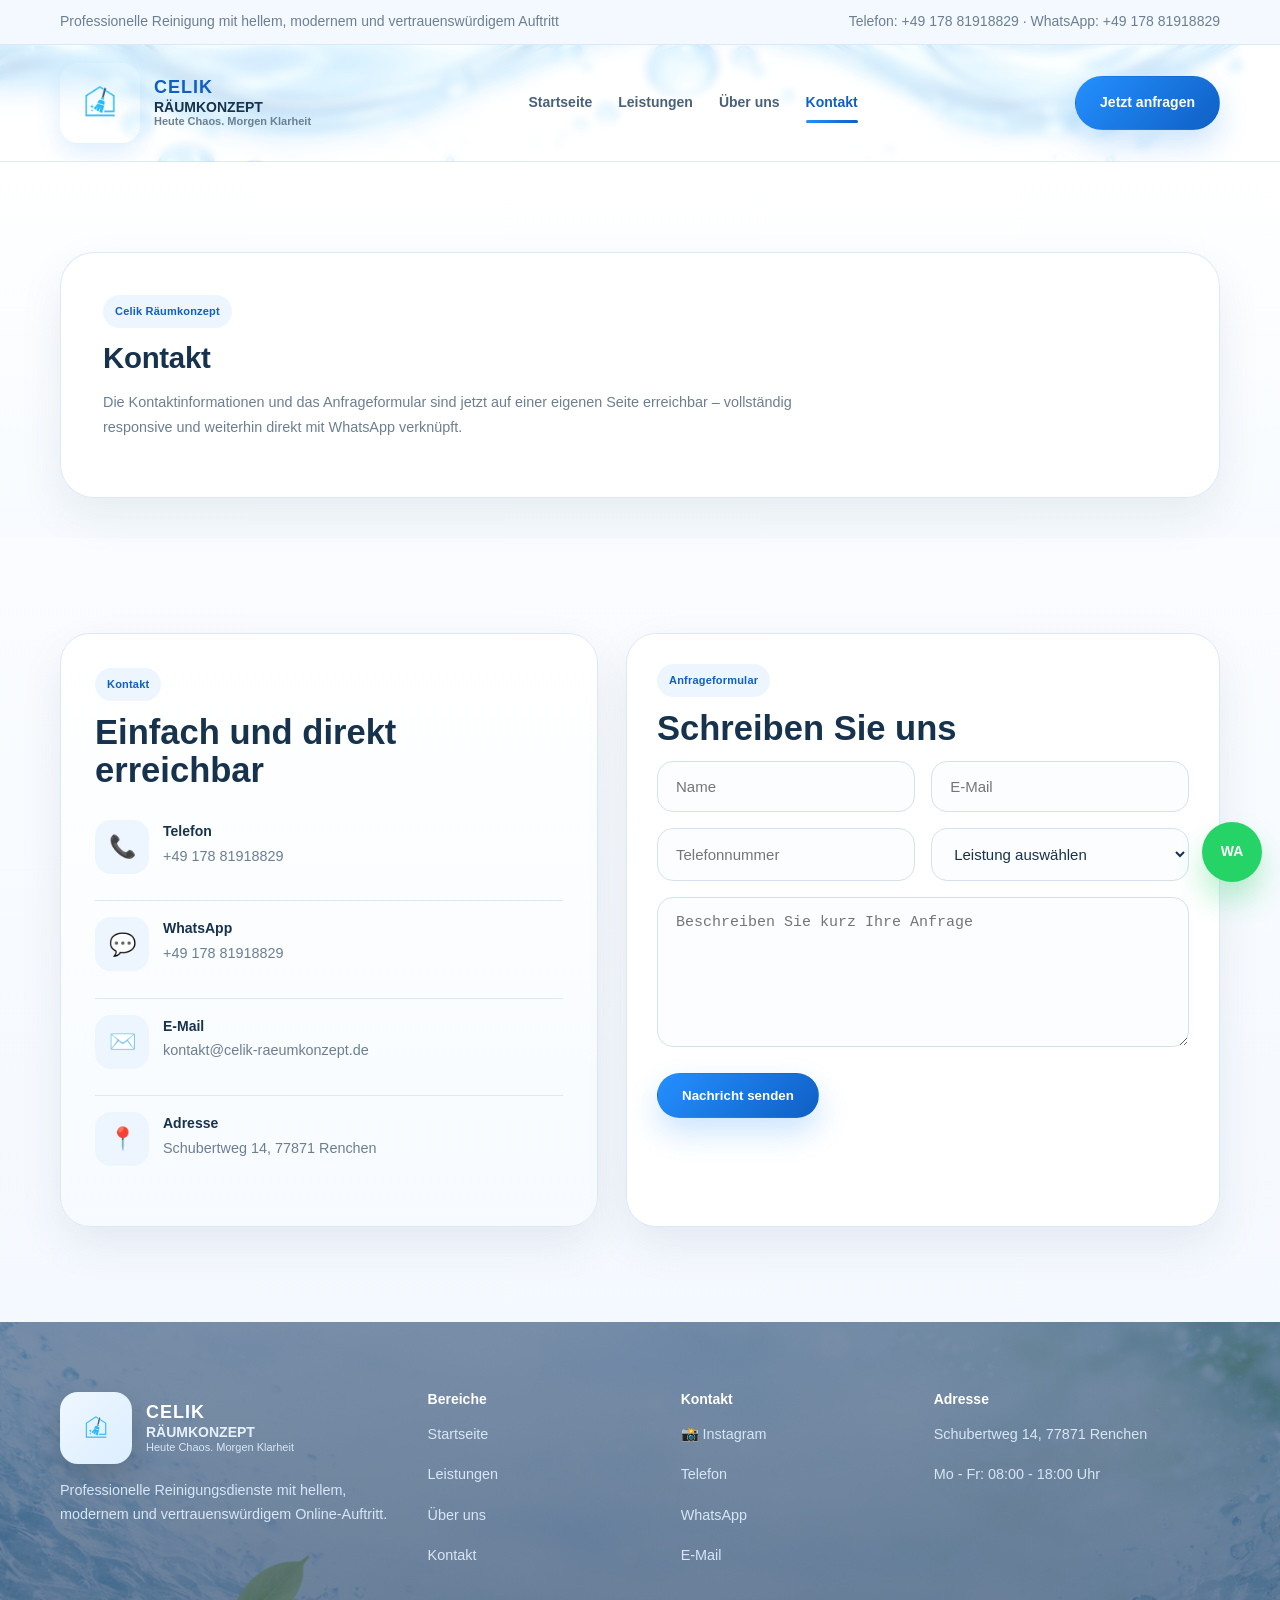
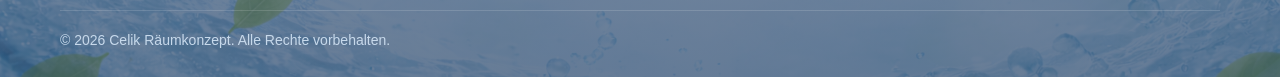
==== commit 85119f1f: "Add files via upload" ====
--- a/kontakt.html
+++ b/kontakt.html
@@ -1,44 +1,1039 @@
 <!DOCTYPE html>
 <html lang="de">
 <head>
-<meta charset="UTF-8">
-<meta name="viewport" content="width=device-width, initial-scale=1.0">
-<title>Celik Räumkonzept</title>
-<link rel="stylesheet" href="style.css">
+  <meta charset="UTF-8" />
+  <meta name="viewport" content="width=device-width, initial-scale=1.0" />
+  <title>Kontakt | Celik Räumkonzept</title>
+  <meta name="description" content="Professionelle Reinigungsdienste mit modernem, hellem und vertrauenswürdigem Webauftritt." />
+  <style>
+:root{
+      --bg:#ffffff;
+      --white:#ffffff;
+      --primary:#2490ff;
+      --primary-dark:#0f5fc4;
+      --soft:#edf6ff;
+      --line:#dbe9f7;
+      --text:#17324d;
+      --muted:#6c7f92;
+      --success:#25d366;
+      --shadow:0 18px 45px rgba(23,50,77,.08);
+      --radius:24px;
+      --container:1160px;
+    }
+
+    *{box-sizing:border-box}
+    html{scroll-behavior:smooth}
+    body{
+      margin:0;
+      font-family:Arial, Helvetica, sans-serif;
+      color:var(--text);
+      background:linear-gradient(180deg,#ffffff 0%, #f8fbff 48%, #f2f8ff 100%);
+      line-height:1.7;
+      font-size:14px;
+    }
+
+    a{text-decoration:none;color:inherit}
+    img{max-width:100%;display:block}
+    .container{width:min(var(--container), calc(100% - 32px));margin:auto}
+    .section{padding:95px 0}
+    .section-sm{padding:70px 0}
+    .eyebrow{
+      display:inline-block;
+      background:var(--soft);
+      color:var(--primary-dark);
+      padding:7px 12px;
+      border-radius:999px;
+      font-size:11px;
+      font-weight:700;
+      letter-spacing:.2px;
+      margin-bottom:12px;
+    }
+
+    h1,h2,h3,h4{margin:0 0 14px;line-height:1.12}
+    h1{
+      font-size:clamp(1.35rem, 2.3vw, 1.9rem);
+      line-height:1.25;
+      letter-spacing:-0.3px;
+    }
+    h2{font-size:clamp(1.55rem, 2.7vw, 2.3rem)}
+    h3{font-size:1.05rem}
+    p{
+      margin:0 0 16px;
+      color:var(--muted);
+      font-size:0.9rem;
+    }
+    .lead{
+      font-size:0.9rem;
+      max-width:600px;
+    }
+
+    .topbar{
+      background:#f4f9ff;
+      border-bottom:1px solid var(--line);
+      color:var(--muted);
+      font-size:14px;
+    }
+    .topbar .container{
+      display:flex;
+      justify-content:space-between;
+      align-items:center;
+      gap:12px;
+      padding:10px 0;
+      flex-wrap:wrap;
+    }
+
+    .navbar{
+      position:sticky;
+      top:0;
+      z-index:50;
+      background-image:url('header-bg.png');
+      background-size:cover;
+      background-position:center;
+      background-repeat:no-repeat;
+      border-bottom:1px solid rgba(219,233,247,.9);
+      overflow:hidden;
+    }
+    .navbar::before{
+      content:"";
+      position:absolute;
+      inset:0;
+      background:rgba(255,255,255,.78);
+      backdrop-filter:blur(4px);
+    }
+    .navbar .container{
+      position:relative;
+      z-index:2;
+      display:flex;
+      justify-content:space-between;
+      align-items:center;
+      padding:18px 0;
+      gap:20px;
+    }
+
+    .logo{
+      display:flex;
+      align-items:center;
+      gap:12px;
+      font-weight:800;
+      font-size:1.18rem;
+      color:var(--primary-dark);
+    }
+    .logo-badge{
+      width:48px;height:48px;border-radius:16px;
+      background:linear-gradient(135deg,#eef7ff,#dceeff);
+      display:grid;place-items:center;
+      box-shadow:var(--shadow);
+      font-weight:800;
+      flex:none;
+    }
+    .nav-links{
+      display:flex;
+      gap:26px;
+      align-items:center;
+      color:#49617a;
+      font-weight:700;
+    }
+    .nav-links a:hover{color:var(--primary)}
+
+    .btn{
+      display:inline-flex;
+      align-items:center;
+      justify-content:center;
+      gap:10px;
+      padding:14px 24px;
+      border-radius:999px;
+      font-weight:700;
+      transition:.2s ease;
+      border:1px solid transparent;
+      cursor:pointer;
+    }
+    .btn:hover{transform:translateY(-2px)}
+    .btn-primary{
+      background:linear-gradient(135deg,var(--primary),var(--primary-dark));
+      color:#fff;
+      box-shadow:0 14px 30px rgba(36,144,255,.24);
+    }
+    .btn-light{
+      background:#fff;
+      color:var(--primary-dark);
+      border-color:var(--line);
+    }
+
+    .hero{
+      min-height:92vh;
+      display:flex;
+      align-items:center;
+      position:relative;
+      overflow:hidden;
+      background:#fff;
+    }
+    .hero::before{
+      content:"";
+      position:absolute;
+      width:720px;
+      height:720px;
+      border-radius:50%;
+      background:radial-gradient(circle, rgba(36,144,255,.18), rgba(36,144,255,0));
+      top:-220px;
+      right:-140px;
+      pointer-events:none;
+    }
+    .hero::after{
+      content:"";
+      position:absolute;
+      width:520px;
+      height:520px;
+      border-radius:50%;
+      background:radial-gradient(circle, rgba(36,144,255,.10), rgba(36,144,255,0));
+      bottom:-170px;
+      left:-140px;
+      pointer-events:none;
+    }
+    .hero-grid{
+      display:grid;
+      grid-template-columns:1.08fr .92fr;
+      gap:44px;
+      align-items:center;
+    }
+    .hero-card{
+      background:rgba(255,255,255,.94);
+      border:1px solid rgba(219,233,247,.95);
+      border-radius:34px;
+      padding:42px;
+      box-shadow:var(--shadow);
+      position:relative;
+      z-index:2;
+    }
+    .hero-actions{display:flex;gap:14px;flex-wrap:wrap;margin-top:26px}
+    .hero-note{
+      margin-top:22px;
+      display:flex;
+      gap:16px;
+      flex-wrap:wrap;
+    }
+    .mini-badge{
+      background:#fff;
+      border:1px solid var(--line);
+      color:var(--primary-dark);
+      padding:9px 14px;
+      border-radius:999px;
+      font-weight:700;
+      font-size:13px;
+      box-shadow:0 10px 22px rgba(31,53,80,.04);
+    }
+
+    .hero-visual{
+      background:none;
+      border:none;
+      border-radius:0;
+      padding:0;
+      box-shadow:none;
+      position:relative;
+      z-index:2;
+      height:100%;
+    }
+    .hero-image-box{
+      border-radius:0;
+      overflow:hidden;
+      min-height:560px;
+      background:none;
+      display:flex;
+      align-items:center;
+      justify-content:center;
+      height:100%;
+    }
+    .hero-image-box img{
+      width:100%;
+      height:100%;
+      object-fit:cover;
+    }
+
+    .section-head{
+      text-align:center;
+      max-width:760px;
+      margin:0 auto 36px;
+    }
+
+    .stats{
+      display:grid;
+      grid-template-columns:repeat(4,1fr);
+      gap:18px;
+      margin-top:28px;
+    }
+    .stat{
+      background:#fff;
+      border:1px solid var(--line);
+      border-radius:24px;
+      padding:24px;
+      text-align:center;
+      box-shadow:0 8px 20px rgba(31,53,80,.04);
+    }
+    .stat strong{
+      display:block;
+      font-size:1.8rem;
+      color:var(--primary-dark);
+      margin-bottom:6px;
+      text-transform:capitalize;
+    }
+
+    /* New showcase section */
+    .showcase-shell{
+      display:grid;
+      grid-template-columns:1fr 1fr;
+      gap:42px;
+      align-items:center;
+      max-width:1120px;
+      margin:0 auto;
+      background:rgba(255,255,255,.85);
+      border:1px solid rgba(219,233,247,.95);
+      border-radius:34px;
+      padding:34px;
+      box-shadow:0 18px 40px rgba(23,50,77,.08);
+      backdrop-filter:blur(4px);
+    }
+    .showcase-image{
+      display:flex;
+      align-items:center;
+      justify-content:center;
+      min-height:520px;
+    }
+    .showcase-image img{
+      width:100%;
+      max-width:440px;
+      height:560px;
+      object-fit:cover;
+      border-radius:34px;
+      box-shadow:0 25px 55px rgba(23,50,77,.14);
+      background:#fff;
+    }
+    .showcase-right{
+      position:relative;
+      min-height:560px;
+      display:flex;
+      flex-direction:column;
+      justify-content:center;
+    }
+    .circle-slider{
+      position:relative;
+      min-height:300px;
+      margin-bottom:24px;
+    }
+    .circle-slide{
+      position:absolute;
+      inset:0;
+      opacity:0;
+      transform:scale(.96);
+      transition:opacity 1.15s ease, transform 1.15s ease;
+      pointer-events:none;
+      display:flex;
+      align-items:center;
+      justify-content:center;
+    }
+    .circle-slide.active{
+      opacity:1;
+      transform:scale(1);
+      pointer-events:auto;
+      position:relative;
+    }
+    .ring{
+      width:360px;
+      height:360px;
+      border-radius:50%;
+      position:relative;
+      background:linear-gradient(180deg,#f8fbff,#eef5ff);
+      box-shadow:
+        inset 10px 10px 22px rgba(210,225,243,.55),
+        inset -10px -10px 22px rgba(255,255,255,.95),
+        0 25px 55px rgba(23,50,77,.08);
+    }
+    .bubble{
+      position:absolute;
+      width:118px;
+      height:118px;
+      border-radius:50%;
+      background:linear-gradient(180deg,#f8fbff,#eef4ff);
+      display:flex;
+      align-items:center;
+      justify-content:center;
+      flex-direction:column;
+      text-align:center;
+      box-shadow:0 18px 36px rgba(23,50,77,.08);
+      color:#183451;
+      font-weight:700;
+      padding:14px;
+    }
+    .bubble span{
+      display:block;
+      font-size:1.7rem;
+      line-height:1;
+      margin-bottom:8px;
+    }
+    .bubble strong{
+      font-size:0.78rem;
+      line-height:1.4;
+    }
+    .b1{top:-8px;left:-4px;}
+    .b2{top:-8px;right:-4px;}
+    .b3{bottom:8px;left:-2px;}
+    .b4{bottom:8px;right:-2px;}
+    .center-text{
+      position:absolute;
+      inset:0;
+      display:flex;
+      align-items:center;
+      justify-content:center;
+      text-align:center;
+      padding:0 48px;
+      color:#8170ef;
+      font-weight:800;
+      letter-spacing:.18em;
+      font-size:.9rem;
+    }
+
+    .text-slider{
+      position:relative;
+      min-height:210px;
+    }
+    .text-slide{
+      position:absolute;
+      inset:0;
+      opacity:0;
+      transform:translateY(22px);
+      transition:opacity 1s ease, transform 1s ease;
+      pointer-events:none;
+    }
+    .text-slide.active{
+      opacity:1;
+      transform:translateY(0);
+      position:relative;
+      pointer-events:auto;
+    }
+    .text-kicker{
+      color:var(--primary-dark);
+      font-weight:800;
+      letter-spacing:.25em;
+      font-size:.85rem;
+      margin-bottom:12px;
+      text-transform:uppercase;
+    }
+    .text-title{
+      font-size:clamp(1.65rem, 2.5vw, 2.4rem);
+      color:var(--text);
+      margin-bottom:10px;
+    }
+    .text-subtitle{
+      font-size:1.05rem;
+      color:#6c7f92;
+      margin-bottom:16px;
+      font-weight:700;
+    }
+    .text-copy{
+      max-width:470px;
+      line-height:1.9;
+      color:#567089;
+      font-size:.95rem;
+    }
+
+    .showcase-footer{
+      display:flex;
+      align-items:center;
+      gap:18px;
+      flex-wrap:wrap;
+      margin-top:14px;
+    }
+    .slider-dots{
+      display:flex;
+      gap:10px;
+      align-items:center;
+    }
+    .slider-dots span{
+      width:11px;
+      height:11px;
+      border-radius:50%;
+      background:#d7e6f7;
+      transition:.35s ease;
+    }
+    .slider-dots span.active{
+      width:30px;
+      border-radius:999px;
+      background:linear-gradient(135deg,var(--primary),var(--primary-dark));
+    }
+
+    .about-grid{
+      display:grid;
+      grid-template-columns:1fr 1fr;
+      gap:28px;
+      align-items:center;
+    }
+    .soft-panel{
+      background:linear-gradient(180deg,#ffffff,#f7fbff);
+      border:1px solid var(--line);
+      border-radius:30px;
+      padding:34px;
+      box-shadow:var(--shadow);
+    }
+
+    .list{
+      list-style:none;
+      padding:0;
+      margin:22px 0 0;
+    }
+    .list li{
+      position:relative;
+      padding-left:30px;
+      margin-bottom:14px;
+      color:var(--muted);
+    }
+    .list li::before{
+      content:"✓";
+      position:absolute;
+      left:0;top:0;
+      width:20px;height:20px;
+      border-radius:50%;
+      display:grid;place-items:center;
+      background:#e8f4ff;
+      color:var(--primary-dark);
+      font-size:12px;
+      font-weight:800;
+    }
+
+    .contact-grid{
+      display:grid;
+      grid-template-columns:.95fr 1.05fr;
+      gap:28px;
+    }
+    .contact-item{
+      display:flex;
+      gap:14px;
+      align-items:flex-start;
+      padding:16px 0;
+      border-bottom:1px solid var(--line);
+    }
+    .contact-item:last-child{border-bottom:none}
+    .contact-item .small-icon{
+      width:54px;height:54px;border-radius:16px;
+      display:grid;place-items:center;
+      background:#edf6ff;
+      color:var(--primary-dark);
+      font-size:22px;
+      flex:none;
+    }
+
+    .form{
+      background:#fff;
+      border:1px solid var(--line);
+      border-radius:30px;
+      padding:30px;
+      box-shadow:var(--shadow);
+    }
+    .form-row{
+      display:grid;
+      grid-template-columns:1fr 1fr;
+      gap:16px;
+    }
+    input, textarea, select{
+      width:100%;
+      padding:16px 18px;
+      border-radius:16px;
+      border:1px solid #d5e2ee;
+      background:#fcfdff;
+      color:var(--text);
+      font-size:15px;
+      outline:none;
+    }
+    textarea{min-height:150px;resize:vertical}
+    input:focus, textarea:focus, select:focus{
+      border-color:#9dcbff;
+      box-shadow:0 0 0 4px rgba(36,144,255,.08);
+    }
+
+
+    .insta-link{
+      display:inline-flex;
+      align-items:center;
+      gap:8px;
+      padding:8px 14px;
+      border-radius:20px;
+      background:rgba(255,255,255,0.08);
+      transition:.3s;
+    }
+    .insta-link:hover{
+      background:linear-gradient(135deg,#ff7a18,#e1306c,#c13584);
+      color:#fff;
+    }
+
+    .footer{
+      background-image:url('footer-bg.png');
+      background-size:cover;
+      background-position:center;
+      background-repeat:no-repeat;
+      color:#d7e6f5;
+      margin-top:0;
+      position:relative;
+      overflow:hidden;
+    }
+    .footer::before{
+      content:"";
+      position:absolute;
+      inset:0;
+      background:linear-gradient(180deg, rgba(33,69,111,.6), rgba(23,56,95,.65));
+      pointer-events:none;
+    }
+    .footer-inner{position:relative;z-index:1;padding:70px 0 24px}
+    .footer-grid{
+      display:grid;
+      grid-template-columns:1.2fr .8fr .8fr 1fr;
+      gap:24px;
+      margin-bottom:26px;
+    }
+    .footer h4{color:#fff;margin-bottom:14px}
+    .footer p,.footer a{color:#d7e6f5}
+    .copy{
+      border-top:1px solid rgba(255,255,255,.14);
+      padding-top:18px;
+      color:#c7d9eb;
+    }
+
+    .wa{
+      position:fixed;
+      right:18px;
+      bottom:18px;
+      width:60px;
+      height:60px;
+      border-radius:50%;
+      background:var(--success);
+      color:#fff;
+      display:grid;
+      place-items:center;
+      font-weight:800;
+      box-shadow:0 18px 30px rgba(37,211,102,.32);
+      z-index:100;
+    }
+
+    @media (max-width:980px){
+      .hero-grid,
+      .about-grid,
+      .contact-grid,
+      .footer-grid,
+      .stats,
+      .form-row,
+      .showcase-shell{
+        grid-template-columns:1fr;
+      }
+      .showcase-image{
+        min-height:auto;
+      }
+      .showcase-image img{
+        max-width:360px;
+        height:440px;
+      }
+      .showcase-right{
+        min-height:auto;
+      }
+      .nav-links{display:none}
+    }
+
+    @media (max-width:720px){
+      .hero-grid,
+      .about-grid,
+      .contact-grid,
+      .footer-grid,
+      .stats,
+      .form-row,
+      .showcase-shell{
+        grid-template-columns:1fr;
+      }
+      .section{padding:72px 0}
+      .hero{min-height:auto;padding:54px 0}
+      .hero-card,.hero-visual,.soft-panel,.form,.showcase-shell{padding:24px}
+      .topbar .container,.navbar .container{justify-content:center;text-align:center}
+      .hero-image-box{min-height:380px}
+      .showcase-image img{
+        max-width:100%;
+        height:360px;
+      }
+      .circle-slider{
+        min-height:250px;
+      }
+      .ring{
+        width:250px;
+        height:250px;
+      }
+      .bubble{
+        width:84px;
+        height:84px;
+        padding:10px;
+      }
+      .bubble span{
+        font-size:1.2rem;
+        margin-bottom:5px;
+      }
+      .bubble strong{
+        font-size:.6rem;
+      }
+      .center-text{
+        font-size:.68rem;
+        padding:0 26px;
+        letter-spacing:.12em;
+      }
+      .text-slider{
+        min-height:250px;
+      }
+    }
+  
+
+
+
+.logo-img{
+  width:80px;
+  height:80px;
+  object-fit:contain;
+  border-radius:18px;
+  box-shadow:0 10px 25px rgba(36,144,255,.15);
+}
+
+.insta-footer{
+  display:inline-flex;
+  align-items:center;
+  gap:10px;
+  margin-top:10px;
+  padding:8px 12px;
+  border-radius:20px;
+  transition:.3s;
+}
+.insta-footer:hover{
+  background:linear-gradient(135deg,#ff7a18,#e1306c,#c13584);
+  color:#fff;
+}
+.insta-img{
+  width:20px;
+  height:20px;
+}
+
+
+.logo{
+  display:flex;
+  align-items:center;
+  gap:14px;
+}
+.logo-text{
+  display:flex;
+  flex-direction:column;
+  line-height:1.2;
+}
+.logo-text strong{
+  font-size:18px;
+  letter-spacing:1px;
+  color:#0f5fc4;
+}
+.logo-text span{
+  font-size:14px;
+  font-weight:700;
+  color:#17324d;
+}
+.logo-text small{
+  font-size:11px;
+  color:#6c7f92;
+}
+
+
+    .footer-logo-text{
+      color:#ffffff;
+      font-size:18px;
+      font-weight:800;
+      line-height:1.3;
+      margin:0 0 10px;
+      letter-spacing:1px;
+    }
+
+    .footer-brand{
+      display:inline-flex;
+      align-items:center;
+      gap:14px;
+      margin-bottom:14px;
+      color:#fff;
+    }
+    .footer-logo-img{
+      width:72px;
+      height:72px;
+      object-fit:contain;
+      border-radius:18px;
+      background:linear-gradient(135deg,#eef7ff,#dceeff);
+      padding:8px;
+      box-shadow:0 12px 28px rgba(0,0,0,.14);
+      flex:none;
+    }
+    .footer-brand-text{
+      display:flex;
+      flex-direction:column;
+      line-height:1.2;
+    }
+    .footer-brand-text strong{
+      font-size:18px;
+      letter-spacing:1px;
+      color:#ffffff;
+    }
+    .footer-brand-text span{
+      font-size:14px;
+      font-weight:700;
+      color:#e6f1fb;
+    }
+    .footer-brand-text small{
+      font-size:11px;
+      color:#d7e6f5;
+    }
+
+
+    /* Smooth page entrance + scroll reveal */
+    body{
+      animation:pageFade 1s ease;
+    }
+    @keyframes pageFade{
+      from{opacity:0; transform:translateY(10px);}
+      to{opacity:1; transform:translateY(0);}
+    }
+    .reveal{
+      opacity:0;
+      transform:translateY(34px);
+      transition:opacity .9s ease, transform .9s ease;
+      will-change:opacity, transform;
+    }
+    .reveal.reveal-visible{
+      opacity:1;
+      transform:translateY(0);
+    }
+    .reveal-left{
+      opacity:0;
+      transform:translateX(-36px);
+      transition:opacity .95s ease, transform .95s ease;
+      will-change:opacity, transform;
+    }
+    .reveal-left.reveal-visible{
+      opacity:1;
+      transform:translateX(0);
+    }
+    .reveal-right{
+      opacity:0;
+      transform:translateX(36px);
+      transition:opacity .95s ease, transform .95s ease;
+      will-change:opacity, transform;
+    }
+    .reveal-right.reveal-visible{
+      opacity:1;
+      transform:translateX(0);
+    }
+    .hero-card,
+    .showcase-shell,
+    .soft-panel,
+    .form{
+      transition:transform .25s ease, box-shadow .25s ease;
+    }
+    .hero-card:hover,
+    .showcase-shell:hover,
+    .soft-panel:hover,
+    .form:hover{
+      transform:translateY(-3px);
+      box-shadow:0 24px 50px rgba(23,50,77,.10);
+    }
+
+.page-hero{
+  padding:90px 0 40px;
+  background:linear-gradient(180deg,#ffffff 0%, #f7fbff 100%);
+}
+.page-hero-card{
+  background:rgba(255,255,255,.94);
+  border:1px solid rgba(219,233,247,.95);
+  border-radius:34px;
+  padding:42px;
+  box-shadow:var(--shadow);
+}
+.page-hero .lead{max-width:760px}
+.nav-links a.active{
+  color:var(--primary-dark);
+  position:relative;
+}
+.nav-links a.active::after{
+  content:"";
+  position:absolute;
+  left:0;
+  right:0;
+  bottom:-8px;
+  height:3px;
+  border-radius:999px;
+  background:linear-gradient(135deg,var(--primary),var(--primary-dark));
+}
+@media (max-width:720px){
+  .page-hero{padding:54px 0 18px}
+  .page-hero-card{padding:24px}
+}
+
+  </style>
 </head>
 <body>
-
-<header class="navbar">
-  <div class="container">
-    <h2>Celik Räumkonzept</h2>
+<div class="topbar">
+    <div class="container">
+      <div>Professionelle Reinigung mit hellem, modernem und vertrauenswürdigem Auftritt</div>
+      <div>Telefon: +49 178 81918829 · WhatsApp: +49 178 81918829</div>
+    </div>
   </div>
-</header>
-
-<section class="hero">
-  <div class="container">
-    <h1>Kontakt</h1>
-    <p>Professionelle Reinigung</p>
-  </div>
-</section>
-
-
-<section class="end-banner">
-  <div class="wave-top">
-    <svg viewBox="0 0 1440 120" preserveAspectRatio="none">
-      <path d="M0,0 C300,120 1140,0 1440,100 L1440,0 L0,0 Z"></path>
-    </svg>
-  </div>
-  <div class="end-content">
-    <h2>Sauberkeit beginnt mit Vertrauen</h2>
-    <p>Ihr Partner für professionelle Reinigung</p>
-    <a href="kontakt.html" class="btn">Kontakt</a>
-  </div>
-</section>
-
+
+  <header class="navbar">
+    <div class="container">
+      <a href="index.html" class="logo">
+        <img src="logo.png" class="logo-img">
+        <div class="logo-text">
+          <strong>CELIK</strong>
+          <span>RÄUMKONZEPT</span>
+          <small>Heute Chaos. Morgen Klarheit</small>
+        </div>
+      </a>
+      <nav class="nav-links">
+        <a href="index.html">Startseite</a>
+        <a href="leistungen.html">Leistungen</a>
+        <a href="ueber-uns.html">Über uns</a>
+        <a href="kontakt.html" class="active">Kontakt</a>
+      </nav>
+      <a class="btn btn-primary" href="kontakt.html">Jetzt anfragen</a>
+    </div>
+  </header>
+
+
+  <section class="page-hero">
+    <div class="container">
+      <div class="page-hero-card reveal">
+        <span class="eyebrow">Celik Räumkonzept</span>
+        <h1>Kontakt</h1>
+        <p class="lead">Die Kontaktinformationen und das Anfrageformular sind jetzt auf einer eigenen Seite erreichbar – vollständig responsive und weiterhin direkt mit WhatsApp verknüpft.</p>
+      </div>
+    </div>
+  </section>
+
+<section class="section" id="kontakt">
+    <div class="container contact-grid reveal">
+      <div class="soft-panel reveal">
+        <span class="eyebrow">Kontakt</span>
+        <h2>Einfach und direkt erreichbar</h2>
+
+        <div class="contact-item">
+          <div class="small-icon">📞</div>
+          <div>
+            <strong>Telefon</strong>
+            <p><a href="tel:+4917881918829">+49 178 81918829</a></p>
+          </div>
+        </div>
+
+        <div class="contact-item">
+          <div class="small-icon">💬</div>
+          <div>
+            <strong>WhatsApp</strong>
+            <p><a href="https://wa.me/4917881918829">+49 178 81918829</a></p>
+          </div>
+        </div>
+
+        <div class="contact-item">
+          <div class="small-icon">✉️</div>
+          <div>
+            <strong>E-Mail</strong>
+            <p><a href="mailto:kontakt@celik-raeumkonzept.de">kontakt@celik-raeumkonzept.de</a></p>
+          </div>
+        </div>
+
+        <div class="contact-item">
+          <div class="small-icon">📍</div>
+          <div>
+            <strong>Adresse</strong>
+            <p>Schubertweg 14, 77871 Renchen</p>
+          </div>
+        </div>
+      </div>
+
+      <div class="form reveal-right">
+        <span class="eyebrow">Anfrageformular</span>
+        <h2>Schreiben Sie uns</h2>
+        <form onsubmit="event.preventDefault(); window.location.href='https://wa.me/4917881918829';">
+          <div class="form-row">
+            <input type="text" placeholder="Name">
+            <input type="email" placeholder="E-Mail">
+          </div>
+          <div class="form-row" style="margin-top:16px">
+            <input type="text" placeholder="Telefonnummer">
+            <select>
+              <option>Leistung auswählen</option>
+              <option>Unterhaltsreinigung</option>
+              <option>Grundreinigung</option>
+              <option>Büroreinigung</option>
+              <option>Fensterreinigung</option>
+              <option>Treppenhausreinigung</option>
+            </select>
+          </div>
+          <div style="margin-top:16px">
+            <textarea placeholder="Beschreiben Sie kurz Ihre Anfrage"></textarea>
+          </div>
+          <div style="margin-top:18px">
+            <button class="btn btn-primary" type="submit">Nachricht senden</button>
+          </div>
+        </form>
+      </div>
+    </div>
+  </section>
 
 <footer class="footer">
-  <p>© 2026 Celik Räumkonzept</p>
-</footer>
+    <div class="container footer-inner reveal">
+      <div class="footer-grid">
+        <div>
+          <a href="index.html" class="footer-brand">
+            <img src="logo.png" class="footer-logo-img" alt="Logo">
+            <div class="footer-brand-text">
+              <strong>CELIK</strong>
+              <span>RÄUMKONZEPT</span>
+              <small>Heute Chaos. Morgen Klarheit</small>
+            </div>
+          </a>
+          <p>Professionelle Reinigungsdienste mit hellem, modernem und vertrauenswürdigem Online-Auftritt.</p>
+        </div>
+        <div>
+          <h4>Bereiche</h4>
+          <p><a href="index.html">Startseite</a></p>
+          <p><a href="leistungen.html">Leistungen</a></p>
+          <p><a href="ueber-uns.html">Über uns</a></p>
+          <p><a href="kontakt.html">Kontakt</a></p>
+        </div>
+        <div>
+          <h4>Kontakt</h4>
+          <p><a href="https://www.instagram.com/celik_raeumkonzept?igsh=MWxuaTNyM2o1eHA0ZQ==" target="_blank">📸 Instagram</a></p>
+          <p><a href="tel:+4917881918829">Telefon</a></p>
+          <p><a href="https://wa.me/4917881918829">WhatsApp</a></p>
+          <p><a href="mailto:kontakt@celik-raeumkonzept.de">E-Mail</a></p>
+        </div>
+        <div>
+          <h4>Adresse</h4>
+          <p>Schubertweg 14, 77871 Renchen</p>
+          <p>Mo - Fr: 08:00 - 18:00 Uhr</p>
+        </div>
+      </div>
+      <div class="copy">© 2026 Celik Räumkonzept. Alle Rechte vorbehalten.</div>
+    </div>
+  </footer>
+
+  
+
+  <a class="wa" href="https://wa.me/4917881918829">WA</a>
+
+  <script>
+    (function(){
+      const items = document.querySelectorAll('.reveal, .reveal-left, .reveal-right');
+      if (!items.length) return;
+      const observer = new IntersectionObserver((entries)=>{
+        entries.forEach((entry)=>{
+          if(entry.isIntersecting){
+            entry.target.classList.add('reveal-visible');
+            observer.unobserve(entry.target);
+          }
+        });
+      }, { threshold: 0.16 });
+      items.forEach((item)=>observer.observe(item));
+    })();
+  </script>
 
 </body>
 </html>
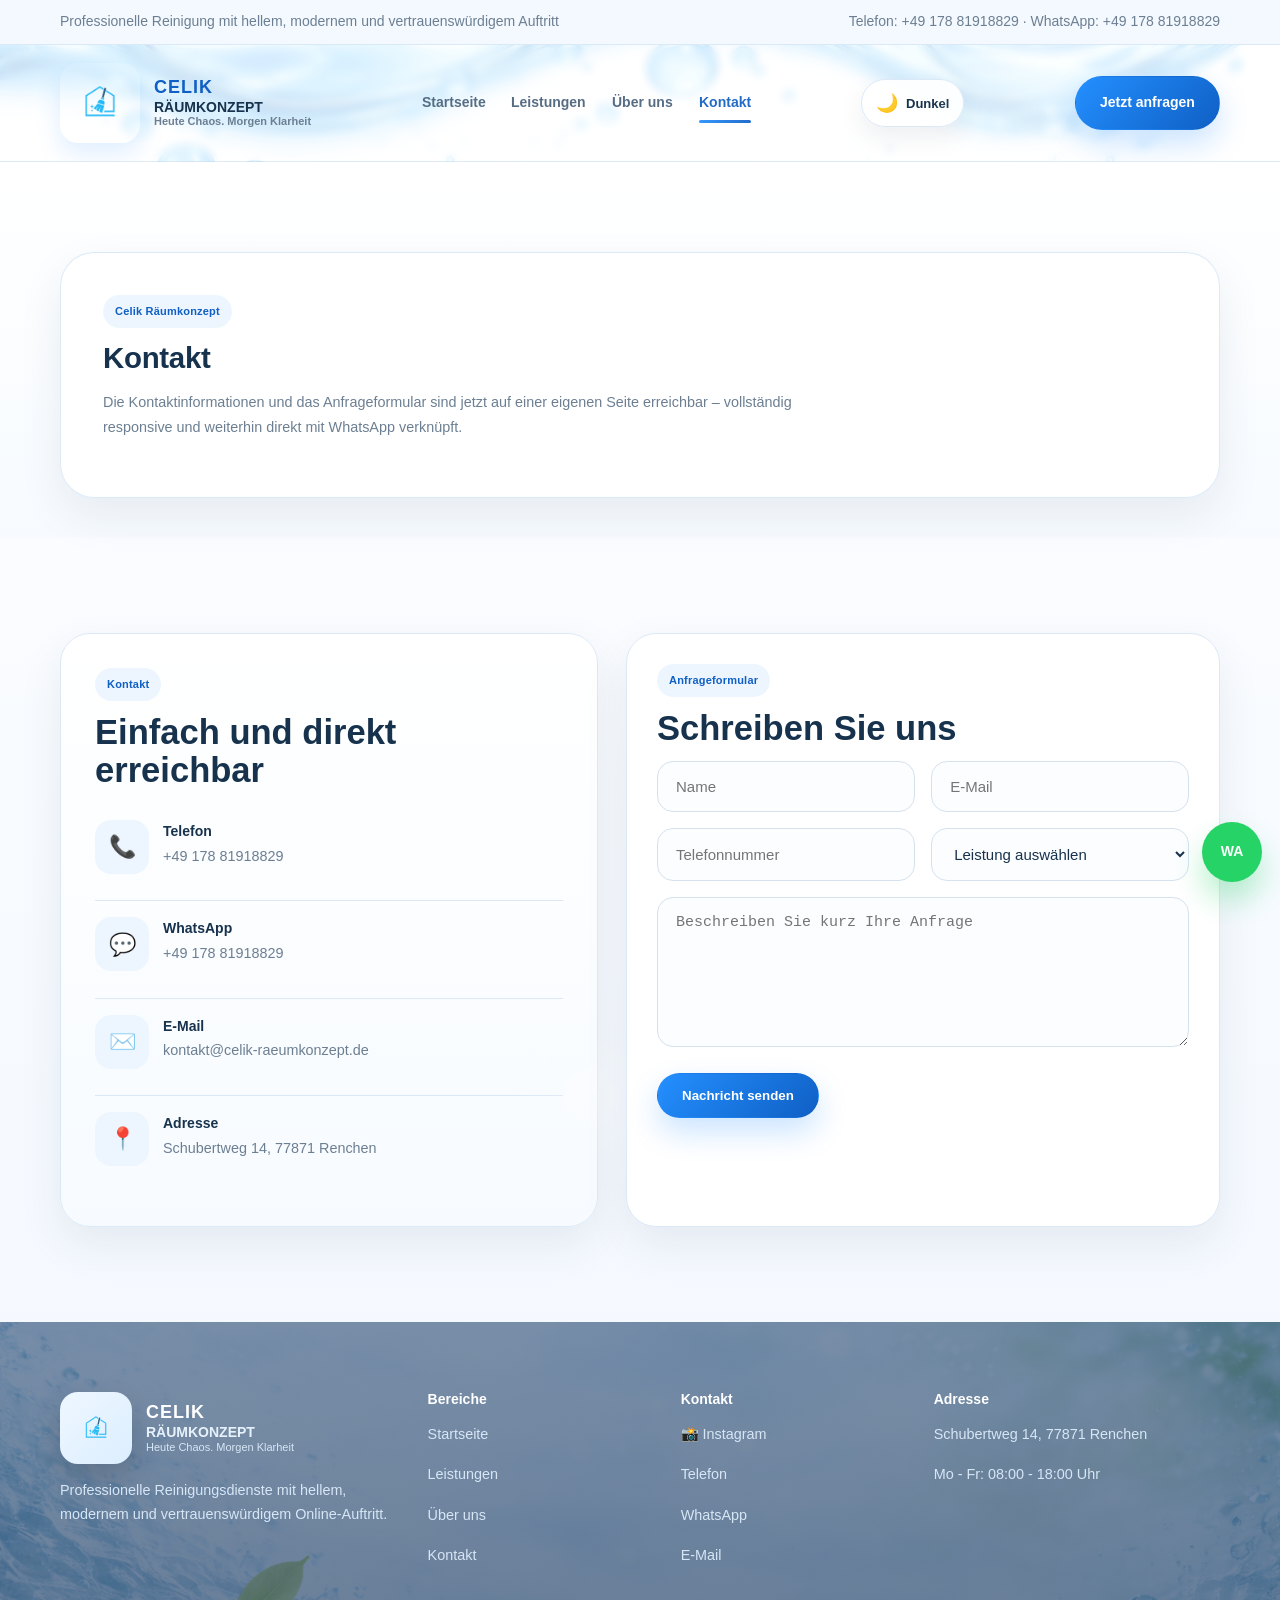
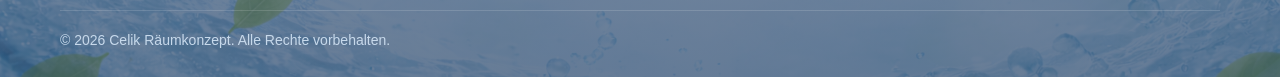
==== commit cbcdf97a: "Add files via upload" ====
--- a/kontakt.html
+++ b/kontakt.html
@@ -3,6 +3,17 @@
 <head>
   <meta charset="UTF-8" />
   <meta name="viewport" content="width=device-width, initial-scale=1.0" />
+
+  <script>
+    (function(){
+      try {
+        var savedTheme = localStorage.getItem('celik-theme');
+        var prefersDark = window.matchMedia && window.matchMedia('(prefers-color-scheme: dark)').matches;
+        var theme = savedTheme || (prefersDark ? 'dark' : 'light');
+        document.documentElement.setAttribute('data-theme', theme);
+      } catch (e) {}
+    })();
+  </script>
   <title>Kontakt | Celik Räumkonzept</title>
   <meta name="description" content="Professionelle Reinigungsdienste mit modernem, hellem und vertrauenswürdigem Webauftritt." />
   <style>
@@ -608,6 +619,60 @@
       font-weight:800;
       box-shadow:0 18px 30px rgba(37,211,102,.32);
       z-index:100;
+    }
+
+
+    .mobile-menu-toggle{
+      display:none !important;
+      align-items:center;
+      justify-content:center;
+      width:48px;
+      height:48px;
+      border-radius:14px;
+      border:1px solid var(--line);
+      background:#fff;
+      color:var(--primary-dark);
+      font-size:24px;
+      cursor:pointer;
+      box-shadow:0 10px 24px rgba(23,50,77,.08);
+    }
+    .mobile-menu{
+      display:none !important;
+      position:absolute;
+      top:100%;
+      left:0;
+      right:0;
+      z-index:20;
+      padding:12px 16px 0;
+    }
+    .mobile-menu.open{
+      display:none !important;
+    }
+    .mobile-menu-inner{
+      width:100%;
+      max-width:none;
+      margin:0;
+      background:rgba(255,255,255,.98);
+      border:1px solid rgba(219,233,247,.95);
+      border-radius:20px;
+      box-shadow:0 18px 40px rgba(23,50,77,.12);
+      padding:10px;
+      display:flex;
+      flex-direction:column;
+      gap:6px;
+    }
+    .mobile-menu a{
+      display:block;
+      width:100%;
+      padding:14px 16px;
+      border-radius:14px;
+      color:#49617a;
+      font-weight:700;
+    }
+    .mobile-menu a:hover,
+    .mobile-menu a.active{
+      background:var(--soft);
+      color:var(--primary-dark);
     }
 
     @media (max-width:980px){
@@ -630,7 +695,15 @@
       .showcase-right{
         min-height:auto;
       }
-      .nav-links{display:none}
+      .nav-links,.navbar .btn.btn-primary{display:flex}
+      .mobile-menu-toggle{display:none !important}
+    }
+
+    @media (max-width:768px){
+      .nav-links,.navbar .btn.btn-primary{display:none}
+      .mobile-menu-toggle{display:inline-flex !important}
+      .mobile-menu{padding:10px 14px 0}
+      .mobile-menu.open{display:block !important}
     }
 
     @media (max-width:720px){
@@ -646,7 +719,10 @@
       .section{padding:72px 0}
       .hero{min-height:auto;padding:54px 0}
       .hero-card,.hero-visual,.soft-panel,.form,.showcase-shell{padding:24px}
-      .topbar .container,.navbar .container{justify-content:center;text-align:center}
+      .topbar .container{justify-content:center;text-align:center}
+      .navbar .container{justify-content:space-between;text-align:left}
+      .mobile-menu{padding:10px 14px 0}
+      .logo-text small{display:none}
       .hero-image-box{min-height:380px}
       .showcase-image img{
         max-width:100%;
@@ -867,7 +943,710 @@
   .page-hero-card{padding:24px}
 }
 
-  </style>
+  
+
+    :root{
+      --page-bg:linear-gradient(180deg,#ffffff 0%, #f8fbff 48%, #f2f8ff 100%);
+      --surface:#ffffff;
+      --surface-soft:#f8fbff;
+      --surface-strong:#ffffff;
+      --nav-overlay:rgba(255,255,255,.78);
+      --nav-link:#49617a;
+      --footer-text:#e6f1fb;
+    }
+
+    body{background:var(--page-bg) !important;}
+    .theme-toggle{
+      display:inline-flex;
+      align-items:center;
+      justify-content:center;
+      gap:8px;
+      min-width:48px;
+      min-height:48px;
+      padding:0 14px;
+      border-radius:999px;
+      border:1px solid var(--line);
+      background:rgba(255,255,255,.92);
+      color:var(--text);
+      font-weight:800;
+      cursor:pointer;
+      box-shadow:0 10px 25px rgba(23,50,77,.08);
+      transition:transform .2s ease, background .25s ease, color .25s ease, border-color .25s ease;
+    }
+    .theme-toggle:hover{transform:translateY(-2px)}
+    .theme-toggle .theme-icon{font-size:18px; line-height:1}
+    .theme-toggle .theme-label{font-size:13px}
+
+    .nav-links{color:var(--nav-link) !important;}
+    .navbar::before{background:var(--nav-overlay) !important;}
+
+    html[data-theme="dark"]{
+      --bg:#0b1220;
+      --white:#111827;
+      --primary:#5fb0ff;
+      --primary-dark:#90caff;
+      --soft:#142033;
+      --line:#243247;
+      --text:#f3f7ff;
+      --muted:#d3dced;
+      --shadow:0 18px 45px rgba(0,0,0,.35);
+      --page-bg:linear-gradient(180deg,#08111f 0%, #0b1627 48%, #101a2d 100%);
+      --surface:#111827;
+      --surface-soft:#0f1a2c;
+      --surface-strong:#162235;
+      --nav-overlay:rgba(8,17,31,.88);
+      --nav-link:#e8f1ff;
+      --footer-text:#dbe8fb;
+    }
+
+    html[data-theme="dark"] body,
+    html[data-theme="dark"] .hero,
+    html[data-theme="dark"] .section,
+    html[data-theme="dark"] .section-sm,
+    html[data-theme="dark"] .page-hero,
+    html[data-theme="dark"] .contact-section,
+    html[data-theme="dark"] .footer,
+    html[data-theme="dark"] .hero-card,
+    html[data-theme="dark"] .page-hero-card,
+    html[data-theme="dark"] .card,
+    html[data-theme="dark"] .service-card,
+    html[data-theme="dark"] .contact-card,
+    html[data-theme="dark"] .about-card,
+    html[data-theme="dark"] .stat-card,
+    html[data-theme="dark"] .faq-item,
+    html[data-theme="dark"] .info-box,
+    html[data-theme="dark"] .feature,
+    html[data-theme="dark"] .value-card,
+    html[data-theme="dark"] .team-card,
+    html[data-theme="dark"] .mini-badge,
+    html[data-theme="dark"] .topbar,
+    html[data-theme="dark"] .mobile-menu,
+    html[data-theme="dark"] .form-card,
+    html[data-theme="dark"] .contact-form,
+    html[data-theme="dark"] .contact-info,
+    html[data-theme="dark"] .map-card,
+    html[data-theme="dark"] .testimonial-card,
+    html[data-theme="dark"] .process-card,
+    html[data-theme="dark"] .price-card,
+    html[data-theme="dark"] .step,
+    html[data-theme="dark"] .benefit,
+    html[data-theme="dark"] .box{
+      background:var(--surface) !important;
+      color:var(--text) !important;
+      border-color:var(--line) !important;
+      box-shadow:var(--shadow) !important;
+    }
+
+    html[data-theme="dark"] p,
+    html[data-theme="dark"] li,
+    html[data-theme="dark"] label,
+    html[data-theme="dark"] .copy,
+    html[data-theme="dark"] .logo-text span,
+    html[data-theme="dark"] .logo-text small,
+    html[data-theme="dark"] .footer p,
+    html[data-theme="dark"] .footer a,
+    html[data-theme="dark"] .topbar,
+    html[data-theme="dark"] .lead{
+      color:var(--muted) !important;
+    }
+
+    html[data-theme="dark"] h1,
+    html[data-theme="dark"] h2,
+    html[data-theme="dark"] h3,
+    html[data-theme="dark"] h4,
+    html[data-theme="dark"] strong,
+    html[data-theme="dark"] .logo-text strong,
+    html[data-theme="dark"] .footer-brand-text strong,
+    html[data-theme="dark"] .footer-brand-text span,
+    html[data-theme="dark"] .footer-brand-text small,
+    html[data-theme="dark"] .nav-links a,
+    html[data-theme="dark"] .mobile-menu a,
+    html[data-theme="dark"] .mini-badge,
+    html[data-theme="dark"] .eyebrow{
+      color:var(--text) !important;
+    }
+
+    html[data-theme="dark"] .eyebrow{background:#142845 !important;}
+    html[data-theme="dark"] .btn-light,
+    html[data-theme="dark"] .theme-toggle{
+      background:#142033 !important;
+      color:var(--text) !important;
+      border-color:#31445f !important;
+    }
+    html[data-theme="dark"] input,
+    html[data-theme="dark"] textarea,
+    html[data-theme="dark"] select{
+      background:#0d1728 !important;
+      color:var(--text) !important;
+      border-color:#31445f !important;
+    }
+    html[data-theme="dark"] input::placeholder,
+    html[data-theme="dark"] textarea::placeholder{color:#b7c5dc !important;}
+    html[data-theme="dark"] .logo-badge,
+    html[data-theme="dark"] .footer-logo-img{background:linear-gradient(135deg,#10233b,#163250) !important;}
+    html[data-theme="dark"] .wa{box-shadow:0 14px 28px rgba(0,0,0,.28) !important;}
+
+    @media (max-width: 900px){
+      .theme-toggle .theme-label{display:none}
+      .theme-toggle{padding:0 12px}
+    }
+
+
+
+    html[data-theme="dark"] .soft-panel,
+    html[data-theme="dark"] .form,
+    html[data-theme="dark"] .contact-item > div,
+    html[data-theme="dark"] .contact-item strong,
+    html[data-theme="dark"] .contact-item p,
+    html[data-theme="dark"] .contact-item a,
+    html[data-theme="dark"] .text-title,
+    html[data-theme="dark"] .text-subtitle,
+    html[data-theme="dark"] .text-copy,
+    html[data-theme="dark"] .list li,
+    html[data-theme="dark"] .service-list li,
+    html[data-theme="dark"] .info-list li,
+    html[data-theme="dark"] .feature-list li,
+    html[data-theme="dark"] .price-list li,
+    html[data-theme="dark"] .benefit-list li,
+    html[data-theme="dark"] .faq-answer,
+    html[data-theme="dark"] .contact-card p,
+    html[data-theme="dark"] .about-card p,
+    html[data-theme="dark"] .service-card p,
+    html[data-theme="dark"] .testimonial-card p,
+    html[data-theme="dark"] .process-card p,
+    html[data-theme="dark"] .value-card p,
+    html[data-theme="dark"] .team-card p,
+    html[data-theme="dark"] .stat-card p{
+      color:#e8eef9 !important;
+    }
+
+    html[data-theme="dark"] h1,
+    html[data-theme="dark"] h2,
+    html[data-theme="dark"] h3,
+    html[data-theme="dark"] h4,
+    html[data-theme="dark"] .text-title,
+    html[data-theme="dark"] .contact-item strong,
+    html[data-theme="dark"] .footer h4,
+    html[data-theme="dark"] .stat-number,
+    html[data-theme="dark"] .price,
+    html[data-theme="dark"] .big-number{
+      color:#ffffff !important;
+      text-shadow:none !important;
+      opacity:1 !important;
+    }
+
+    html[data-theme="dark"] .contact-item p,
+    html[data-theme="dark"] .contact-item a,
+    html[data-theme="dark"] .text-subtitle,
+    html[data-theme="dark"] .muted,
+    html[data-theme="dark"] [class*="muted"],
+    html[data-theme="dark"] [style*="opacity"],
+    html[data-theme="dark"] .lead,
+    html[data-theme="dark"] .copy{
+      color:#d8e2f2 !important;
+      opacity:1 !important;
+    }
+
+    html[data-theme="dark"] input,
+    html[data-theme="dark"] textarea,
+    html[data-theme="dark"] select,
+    html[data-theme="dark"] option{
+      background:#081427 !important;
+      color:#ffffff !important;
+      -webkit-text-fill-color:#ffffff !important;
+    }
+
+    html[data-theme="dark"] input::placeholder,
+    html[data-theme="dark"] textarea::placeholder,
+    html[data-theme="dark"] select,
+    html[data-theme="dark"] select option:first-child{
+      color:#d6e2f5 !important;
+      opacity:1 !important;
+    }
+
+    html[data-theme="dark"] .small-icon,
+    html[data-theme="dark"] .contact-item .small-icon{
+      background:#13233a !important;
+      color:#ffffff !important;
+      box-shadow:none !important;
+    }
+
+    html[data-theme="dark"] .navbar,
+    html[data-theme="dark"] .topbar,
+    html[data-theme="dark"] .mobile-menu{
+      backdrop-filter:blur(10px);
+    }
+
+  
+/* ===== Enhanced luxury dark mode and smoother interactions ===== */
+:root{
+  --transition-fast:220ms cubic-bezier(.22,1,.36,1);
+  --transition-med:360ms cubic-bezier(.22,1,.36,1);
+}
+
+body,
+.navbar,
+.navbar::before,
+.hero,
+.section,
+.section-sm,
+.page-hero,
+.contact-section,
+.footer,
+.hero-card,
+.page-hero-card,
+.card,
+.service-card,
+.contact-card,
+.about-card,
+.stat-card,
+.faq-item,
+.info-box,
+.feature,
+.value-card,
+.team-card,
+.mini-badge,
+.topbar,
+.mobile-menu,
+.form-card,
+.contact-form,
+.contact-info,
+.map-card,
+.testimonial-card,
+.process-card,
+.price-card,
+.step,
+.benefit,
+.box,
+input,
+textarea,
+select,
+button,
+.btn,
+a{
+  transition:
+    background-color var(--transition-med),
+    color var(--transition-fast),
+    border-color var(--transition-fast),
+    box-shadow var(--transition-fast),
+    transform var(--transition-fast),
+    opacity var(--transition-fast);
+}
+
+.btn,
+.theme-toggle,
+.mobile-toggle,
+.nav-links a{
+  will-change: transform;
+}
+
+.theme-toggle,
+.mobile-toggle{
+  position:relative;
+  overflow:hidden;
+}
+
+.theme-toggle::after,
+.mobile-toggle::after,
+.btn::after{
+  content:"";
+  position:absolute;
+  width:180px;
+  height:180px;
+  background:radial-gradient(circle, rgba(255,255,255,.22), rgba(255,255,255,0) 60%);
+  top:50%;
+  left:-160px;
+  transform:translateY(-50%);
+  transition:left .7s ease;
+  pointer-events:none;
+}
+
+.theme-toggle:hover::after,
+.mobile-toggle:hover::after,
+.btn:hover::after{
+  left:100%;
+}
+
+.nav-links a{
+  position:relative;
+  opacity:.92;
+}
+.nav-links a::after{
+  content:"";
+  position:absolute;
+  left:0;
+  bottom:-8px;
+  width:100%;
+  height:2px;
+  border-radius:999px;
+  background:currentColor;
+  transform:scaleX(0);
+  transform-origin:left;
+  transition:transform var(--transition-fast);
+}
+.nav-links a:hover::after,
+.nav-links a[aria-current="page"]::after{
+  transform:scaleX(1);
+}
+
+.hero-card,
+.page-hero-card,
+.contact-card,
+.form-card,
+.service-card,
+.about-card,
+.value-card,
+.team-card,
+.testimonial-card,
+.process-card,
+.price-card,
+.stat-card,
+.info-box,
+.feature,
+.step,
+.benefit,
+.map-card,
+.box{
+  backdrop-filter: blur(10px);
+}
+
+html[data-theme="dark"]{
+  --primary:#6bb8ff;
+  --primary-dark:#2d8fff;
+  --soft:#11233a;
+  --line:#2a405b;
+  --text:#f8fbff;
+  --muted:#d7e3f4;
+  --shadow:0 22px 55px rgba(0,0,0,.38);
+  --page-bg:
+    radial-gradient(circle at top right, rgba(93,176,255,.14), rgba(93,176,255,0) 28%),
+    radial-gradient(circle at bottom left, rgba(90,124,255,.11), rgba(90,124,255,0) 30%),
+    linear-gradient(180deg,#07111e 0%, #0c1728 50%, #0e1b2e 100%);
+  --surface:#0f1b2d;
+  --surface-soft:#122238;
+  --surface-strong:#172a43;
+  --nav-overlay:rgba(7,17,30,.78);
+  --nav-link:#eff6ff;
+  --footer-text:#e0ecff;
+}
+
+html[data-theme="dark"] body{
+  background:var(--page-bg) !important;
+}
+
+html[data-theme="dark"] .navbar{
+  border-bottom:1px solid rgba(107,184,255,.14) !important;
+  box-shadow:0 12px 36px rgba(0,0,0,.24);
+}
+
+html[data-theme="dark"] .navbar::before{
+  background:
+    linear-gradient(180deg, rgba(8,17,31,.82), rgba(8,17,31,.74)),
+    radial-gradient(circle at top, rgba(107,184,255,.12), rgba(107,184,255,0) 35%) !important;
+  backdrop-filter:blur(10px);
+}
+
+html[data-theme="dark"] .hero::before,
+html[data-theme="dark"] .hero::after{
+  opacity:.95;
+  filter:blur(6px);
+}
+
+html[data-theme="dark"] .hero-card,
+html[data-theme="dark"] .page-hero-card,
+html[data-theme="dark"] .card,
+html[data-theme="dark"] .service-card,
+html[data-theme="dark"] .contact-card,
+html[data-theme="dark"] .about-card,
+html[data-theme="dark"] .stat-card,
+html[data-theme="dark"] .faq-item,
+html[data-theme="dark"] .info-box,
+html[data-theme="dark"] .feature,
+html[data-theme="dark"] .value-card,
+html[data-theme="dark"] .team-card,
+html[data-theme="dark"] .mini-badge,
+html[data-theme="dark"] .mobile-menu,
+html[data-theme="dark"] .form,
+html[data-theme="dark"] .form-card,
+html[data-theme="dark"] .contact-form,
+html[data-theme="dark"] .contact-info,
+html[data-theme="dark"] .map-card,
+html[data-theme="dark"] .testimonial-card,
+html[data-theme="dark"] .process-card,
+html[data-theme="dark"] .price-card,
+html[data-theme="dark"] .step,
+html[data-theme="dark"] .benefit,
+html[data-theme="dark"] .box{
+  background:linear-gradient(180deg, rgba(18,34,56,.96), rgba(12,23,39,.96)) !important;
+  border:1px solid rgba(115,153,196,.18) !important;
+  box-shadow:0 22px 55px rgba(0,0,0,.33), inset 0 1px 0 rgba(255,255,255,.03) !important;
+}
+
+
+html[data-theme="dark"] table,
+html[data-theme="dark"] .table,
+html[data-theme="dark"] .table-responsive{
+  background:linear-gradient(180deg, rgba(18,34,56,.96), rgba(12,23,39,.96)) !important;
+  color:#f8fbff !important;
+  border-color:rgba(115,153,196,.22) !important;
+}
+
+html[data-theme="dark"] table th,
+html[data-theme="dark"] table td,
+html[data-theme="dark"] .table th,
+html[data-theme="dark"] .table td{
+  color:#f8fbff !important;
+  background:transparent !important;
+  border-color:rgba(115,153,196,.22) !important;
+}
+
+html[data-theme="dark"] table thead th,
+html[data-theme="dark"] .table thead th{
+  background:rgba(107,184,255,.14) !important;
+  color:#ffffff !important;
+}
+
+html[data-theme="dark"] table tbody tr:nth-child(even),
+html[data-theme="dark"] .table tbody tr:nth-child(even){
+  background:rgba(255,255,255,.03) !important;
+}
+
+html[data-theme="dark"] table tbody tr:hover,
+html[data-theme="dark"] .table tbody tr:hover{
+  background:rgba(107,184,255,.08) !important;
+}
+
+html[data-theme="dark"] .eyebrow,
+html[data-theme="dark"] .mini-badge{
+  background:linear-gradient(135deg, rgba(51,117,188,.35), rgba(104,187,255,.16)) !important;
+  color:#f7fbff !important;
+  border:1px solid rgba(122,180,255,.18);
+}
+
+html[data-theme="dark"] h1,
+html[data-theme="dark"] h2,
+html[data-theme="dark"] h3,
+html[data-theme="dark"] h4,
+html[data-theme="dark"] h5,
+html[data-theme="dark"] strong,
+html[data-theme="dark"] .text-title,
+html[data-theme="dark"] .stat-number,
+html[data-theme="dark"] .big-number,
+html[data-theme="dark"] .price,
+html[data-theme="dark"] .contact-item strong{
+  color:#ffffff !important;
+  letter-spacing:-0.02em;
+}
+
+html[data-theme="dark"] p,
+html[data-theme="dark"] li,
+html[data-theme="dark"] label,
+html[data-theme="dark"] small,
+html[data-theme="dark"] .copy,
+html[data-theme="dark"] .lead,
+html[data-theme="dark"] .muted,
+html[data-theme="dark"] [class*="muted"],
+html[data-theme="dark"] .contact-item p,
+html[data-theme="dark"] .contact-item a,
+html[data-theme="dark"] .footer p,
+html[data-theme="dark"] .footer a{
+  color:#dbe7f6 !important;
+  opacity:1 !important;
+}
+
+html[data-theme="dark"] .topbar{
+  background:rgba(13,24,40,.92) !important;
+  color:#dce7f8 !important;
+  border-bottom-color:rgba(115,153,196,.16) !important;
+}
+
+html[data-theme="dark"] .logo-badge,
+html[data-theme="dark"] .footer-logo-img{
+  background:linear-gradient(145deg, rgba(28,57,90,.95), rgba(17,33,55,.95)) !important;
+  border:1px solid rgba(123,182,255,.14);
+  box-shadow:0 16px 40px rgba(0,0,0,.28);
+}
+
+html[data-theme="dark"] .btn-primary{
+  background:linear-gradient(135deg, #56adff, #1c7dff) !important;
+  color:#ffffff !important;
+  box-shadow:0 16px 34px rgba(28,125,255,.28) !important;
+}
+
+html[data-theme="dark"] .btn-light,
+html[data-theme="dark"] .theme-toggle,
+html[data-theme="dark"] .mobile-toggle{
+  background:linear-gradient(180deg, rgba(20,38,61,.98), rgba(13,26,43,.98)) !important;
+  color:#f3f8ff !important;
+  border:1px solid rgba(123,182,255,.18) !important;
+  box-shadow:0 10px 28px rgba(0,0,0,.24) !important;
+}
+
+html[data-theme="dark"] .btn-light:hover,
+html[data-theme="dark"] .theme-toggle:hover,
+html[data-theme="dark"] .mobile-toggle:hover{
+  transform:translateY(-2px);
+  box-shadow:0 16px 34px rgba(0,0,0,.30) !important;
+}
+
+html[data-theme="dark"] input,
+html[data-theme="dark"] textarea,
+html[data-theme="dark"] select{
+  background:linear-gradient(180deg, rgba(6,16,30,.96), rgba(9,21,36,.96)) !important;
+  color:#ffffff !important;
+  border:1px solid rgba(123,182,255,.16) !important;
+  box-shadow:inset 0 1px 0 rgba(255,255,255,.025);
+  caret-color:#ffffff;
+}
+
+html[data-theme="dark"] input::placeholder,
+html[data-theme="dark"] textarea::placeholder,
+html[data-theme="dark"] select,
+html[data-theme="dark"] option{
+  color:#d5e5fb !important;
+  -webkit-text-fill-color:#d5e5fb !important;
+  opacity:1 !important;
+}
+
+html[data-theme="dark"] input:focus,
+html[data-theme="dark"] textarea:focus,
+html[data-theme="dark"] select:focus{
+  outline:none;
+  border-color:rgba(107,184,255,.52) !important;
+  box-shadow:0 0 0 4px rgba(107,184,255,.14), 0 10px 25px rgba(0,0,0,.22) !important;
+}
+
+html[data-theme="dark"] hr,
+html[data-theme="dark"] .divider,
+html[data-theme="dark"] .contact-item{
+  border-color:rgba(129,165,205,.22) !important;
+}
+
+html[data-theme="dark"] .nav-links a,
+html[data-theme="dark"] .mobile-menu a{
+  color:#eff6ff !important;
+}
+html[data-theme="dark"] .nav-links a:hover,
+html[data-theme="dark"] .mobile-menu a:hover{
+  color:#7fc1ff !important;
+}
+
+html[data-theme="dark"] .wa{
+  box-shadow:0 18px 34px rgba(0,0,0,.28), 0 0 0 1px rgba(255,255,255,.04) !important;
+}
+
+@media (prefers-reduced-motion: reduce){
+  *,
+  *::before,
+  *::after{
+    transition:none !important;
+    animation:none !important;
+    scroll-behavior:auto !important;
+  }
+}
+
+
+
+/* ===== Final dark-mode readability fix for footer, contact and about copy ===== */
+html[data-theme="dark"] .footer,
+html[data-theme="dark"] .footer *{
+  text-shadow:none !important;
+}
+
+html[data-theme="dark"] .footer p,
+html[data-theme="dark"] .footer li,
+html[data-theme="dark"] .footer .copy,
+html[data-theme="dark"] .footer-brand-text small,
+html[data-theme="dark"] .footer-brand > p,
+html[data-theme="dark"] .footer-grid > div > p,
+html[data-theme="dark"] .footer-grid > div > p a,
+html[data-theme="dark"] .footer a,
+html[data-theme="dark"] .footer span,
+html[data-theme="dark"] .footer small{
+  color:#eef4ff !important;
+  opacity:1 !important;
+}
+
+html[data-theme="dark"] .footer h4,
+html[data-theme="dark"] .footer strong,
+html[data-theme="dark"] .footer-brand-text strong,
+html[data-theme="dark"] .footer-brand-text span{
+  color:#ffffff !important;
+}
+
+html[data-theme="dark"] .footer a[href^="mailto:"],
+html[data-theme="dark"] .footer a[href^="tel:"],
+html[data-theme="dark"] .footer a[href*="wa.me"],
+html[data-theme="dark"] .contact-item a,
+html[data-theme="dark"] .contact-item p,
+html[data-theme="dark"] .contact-item > div,
+html[data-theme="dark"] .contact-info a,
+html[data-theme="dark"] .contact-info p,
+html[data-theme="dark"] .contact-info span,
+html[data-theme="dark"] .contact-info strong{
+  color:#f5f9ff !important;
+  opacity:1 !important;
+  -webkit-text-fill-color:#f5f9ff !important;
+}
+
+html[data-theme="dark"] .contact-item strong,
+html[data-theme="dark"] .contact-info h3,
+html[data-theme="dark"] .contact-info h4{
+  color:#ffffff !important;
+}
+
+html[data-theme="dark"] .contact-item .small-icon,
+html[data-theme="dark"] .footer .small-icon{
+  background:rgba(96,165,250,.16) !important;
+  color:#ffffff !important;
+  border:1px solid rgba(147,197,253,.22) !important;
+}
+
+html[data-theme="dark"] .soft-panel p,
+html[data-theme="dark"] .soft-panel li,
+html[data-theme="dark"] .about-grid p,
+html[data-theme="dark"] .about-card p,
+html[data-theme="dark"] .page-hero-card p,
+html[data-theme="dark"] .page-hero-card .lead,
+html[data-theme="dark"] .hero-card p,
+html[data-theme="dark"] .hero-card .lead{
+  color:#edf4ff !important;
+  opacity:1 !important;
+}
+
+html[data-theme="dark"] .soft-panel h2,
+html[data-theme="dark"] .soft-panel h3,
+html[data-theme="dark"] .about-grid h2{
+  color:#ffffff !important;
+}
+
+
+
+html[data-theme="dark"] #kontakt .soft-panel,
+html[data-theme="dark"] section#kontakt .soft-panel,
+html[data-theme="dark"] #kontakt .contact-item,
+html[data-theme="dark"] section#kontakt .contact-item,
+html[data-theme="dark"] #kontakt .contact-item > div:last-child,
+html[data-theme="dark"] section#kontakt .contact-item > div:last-child{
+  background:#162231 !important;
+  background-image:none !important;
+  color:#ffffff !important;
+}
+
+html[data-theme="dark"] #kontakt .soft-panel{
+  border:1px solid rgba(147,197,253,.20) !important;
+  box-shadow:0 18px 45px rgba(0,0,0,.28) !important;
+}
+
+html[data-theme="dark"] #kontakt .contact-item strong,
+html[data-theme="dark"] #kontakt .contact-item p,
+html[data-theme="dark"] #kontakt .contact-item a,
+html[data-theme="dark"] #kontakt .soft-panel .eyebrow,
+html[data-theme="dark"] #kontakt .soft-panel h2{
+  color:#ffffff !important;
+}
+
+</style>
 </head>
 <body>
 <div class="topbar">
@@ -891,9 +1670,19 @@
         <a href="index.html">Startseite</a>
         <a href="leistungen.html">Leistungen</a>
         <a href="ueber-uns.html">Über uns</a>
+        <a href="kontakt.html" aria-current="page" class="active">Kontakt</a>
+      </nav>
+      <button class="theme-toggle" type="button" aria-label="Dunkelmodus aktivieren" aria-pressed="false"><span class="theme-icon">🌙</span><span class="theme-label">Dunkel</span></button>
+      <button class="mobile-menu-toggle" type="button" aria-label="Menü öffnen" aria-expanded="false">☰</button>
+      <a class="btn btn-primary" href="kontakt.html">Jetzt anfragen</a>
+    </div>
+    <div class="container mobile-menu" id="mobileMenu">
+      <nav class="mobile-menu-inner">
+        <a href="index.html">Startseite</a>
+        <a href="leistungen.html">Leistungen</a>
+        <a href="ueber-uns.html">Über uns</a>
         <a href="kontakt.html" class="active">Kontakt</a>
       </nav>
-      <a class="btn btn-primary" href="kontakt.html">Jetzt anfragen</a>
     </div>
   </header>
 
@@ -1020,6 +1809,42 @@
   <a class="wa" href="https://wa.me/4917881918829">WA</a>
 
   <script>
+
+    (function(){
+      const storageKey = 'celik-theme';
+      const root = document.documentElement;
+      const savedTheme = localStorage.getItem(storageKey);
+      const prefersDark = window.matchMedia && window.matchMedia('(prefers-color-scheme: dark)').matches;
+      const theme = savedTheme || (prefersDark ? 'dark' : 'light');
+      root.setAttribute('data-theme', theme);
+
+      function updateThemeButtons(){
+        const isDark = root.getAttribute('data-theme') === 'dark';
+        document.querySelectorAll('.theme-toggle').forEach((btn)=>{
+          const icon = btn.querySelector('.theme-icon');
+          const label = btn.querySelector('.theme-label');
+          btn.setAttribute('aria-pressed', isDark ? 'true' : 'false');
+          btn.setAttribute('aria-label', isDark ? 'Hellmodus aktivieren' : 'Dunkelmodus aktivieren');
+          if(icon) icon.textContent = isDark ? '☀️' : '🌙';
+          if(label) label.textContent = isDark ? 'Hell' : 'Dunkel';
+        });
+      }
+
+      function toggleTheme(){
+        const nextTheme = root.getAttribute('data-theme') === 'dark' ? 'light' : 'dark';
+        root.setAttribute('data-theme', nextTheme);
+        localStorage.setItem(storageKey, nextTheme);
+        updateThemeButtons();
+      }
+
+      document.addEventListener('DOMContentLoaded', function(){
+        updateThemeButtons();
+        document.querySelectorAll('.theme-toggle').forEach((btn)=>{
+          btn.addEventListener('click', toggleTheme);
+        });
+      });
+    })();
+
     (function(){
       const items = document.querySelectorAll('.reveal, .reveal-left, .reveal-right');
       if (!items.length) return;
@@ -1033,7 +1858,48 @@
       }, { threshold: 0.16 });
       items.forEach((item)=>observer.observe(item));
     })();
+
+    const menuToggle = document.querySelector('.mobile-menu-toggle');
+    const mobileMenu = document.getElementById('mobileMenu');
+    if(menuToggle && mobileMenu){
+      menuToggle.addEventListener('click', function(){
+        const isOpen = mobileMenu.classList.toggle('open');
+        menuToggle.setAttribute('aria-expanded', isOpen ? 'true' : 'false');
+      });
+      mobileMenu.querySelectorAll('a').forEach((link)=>{
+        link.addEventListener('click', ()=>{
+          mobileMenu.classList.remove('open');
+          menuToggle.setAttribute('aria-expanded', 'false');
+        });
+      });
+    }
   </script>
+
+
+<script>
+(function(){
+  function updateThemeToggle(){
+    var theme = document.documentElement.getAttribute('data-theme') || 'light';
+    var buttons = document.querySelectorAll('.theme-toggle');
+    buttons.forEach(function(btn){
+      var icon = btn.querySelector('.theme-icon');
+      var label = btn.querySelector('.theme-label');
+      btn.setAttribute('aria-label', theme === 'dark' ? 'Hellen Modus aktivieren' : 'Dunklen Modus aktivieren');
+      btn.setAttribute('title', theme === 'dark' ? 'Heller Modus' : 'Dunkler Modus');
+      if(icon) icon.textContent = theme === 'dark' ? '☀️' : '🌙';
+      if(label) label.textContent = theme === 'dark' ? 'Hell' : 'Dunkel';
+    });
+  }
+  document.addEventListener('DOMContentLoaded', function(){
+    updateThemeToggle();
+    document.querySelectorAll('.theme-toggle').forEach(function(btn){
+      btn.addEventListener('click', function(){
+        setTimeout(updateThemeToggle, 10);
+      });
+    });
+  });
+})();
+</script>
 
 </body>
 </html>
